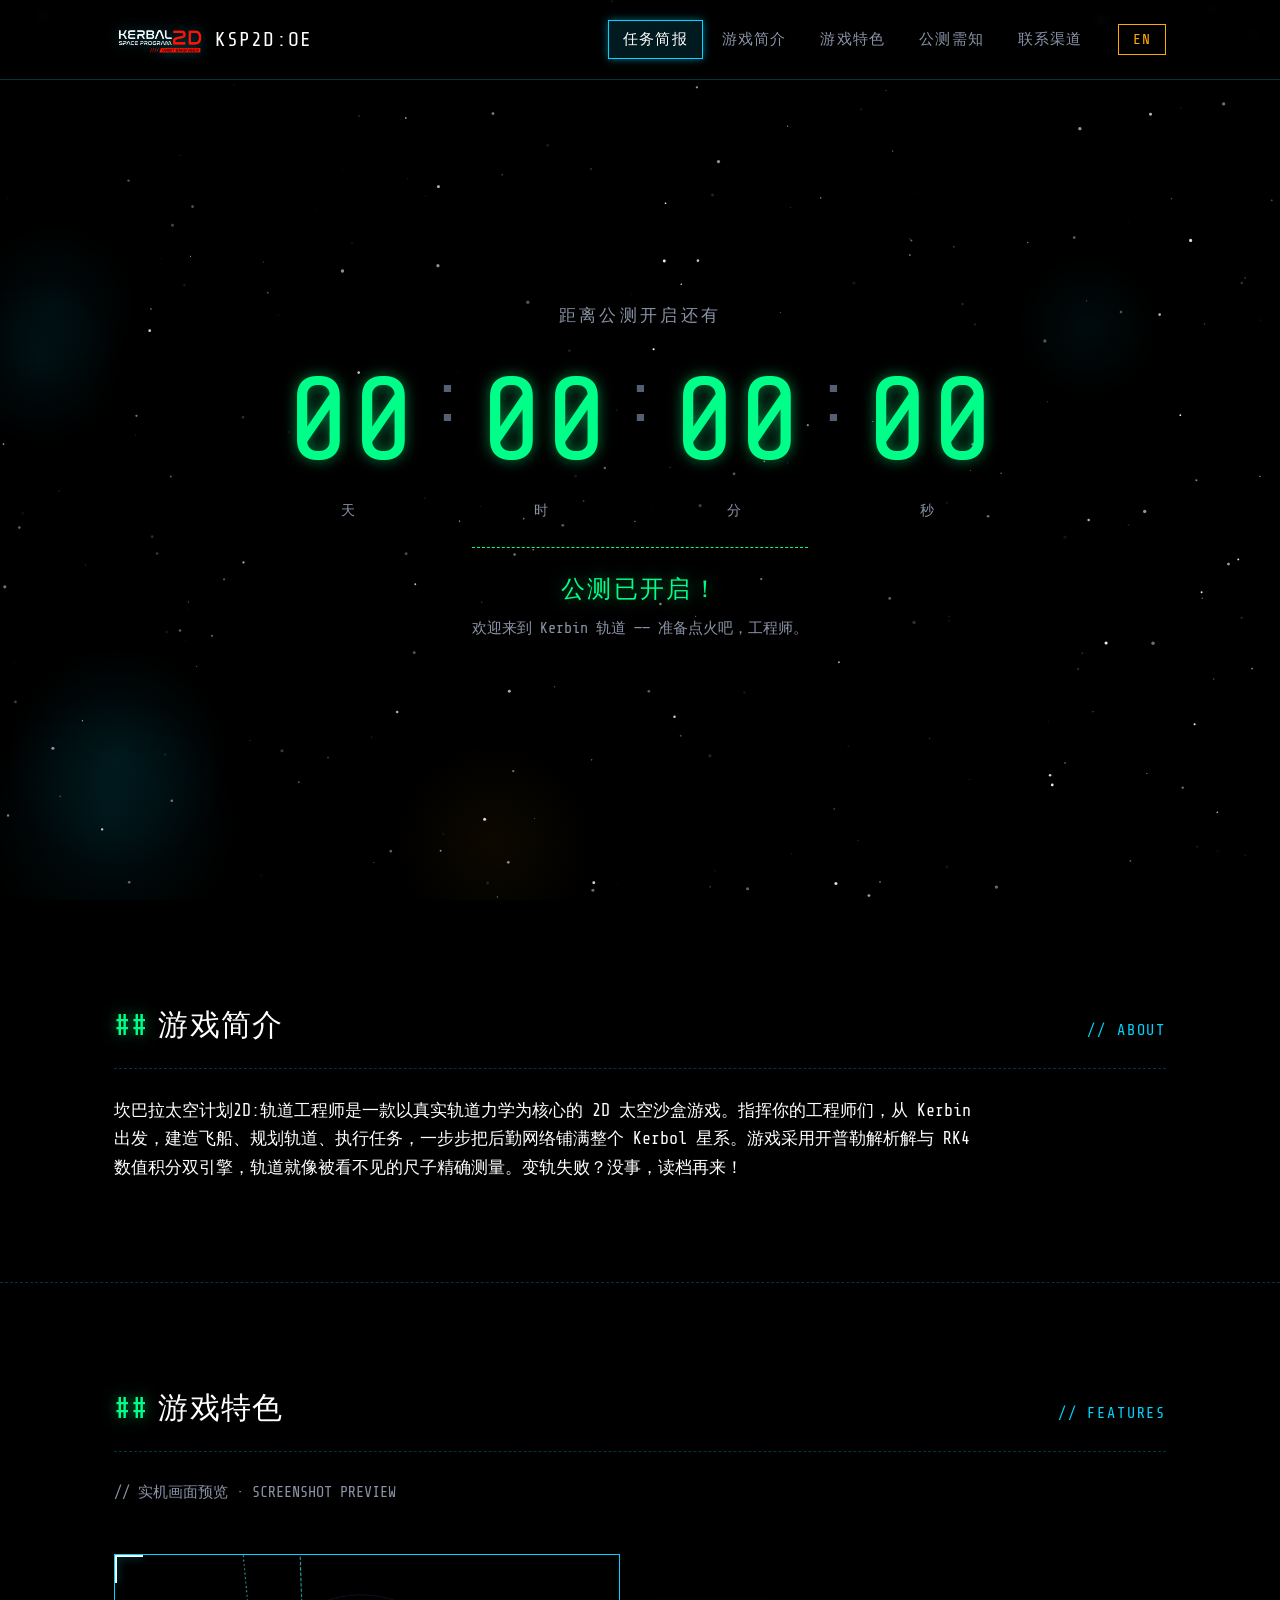
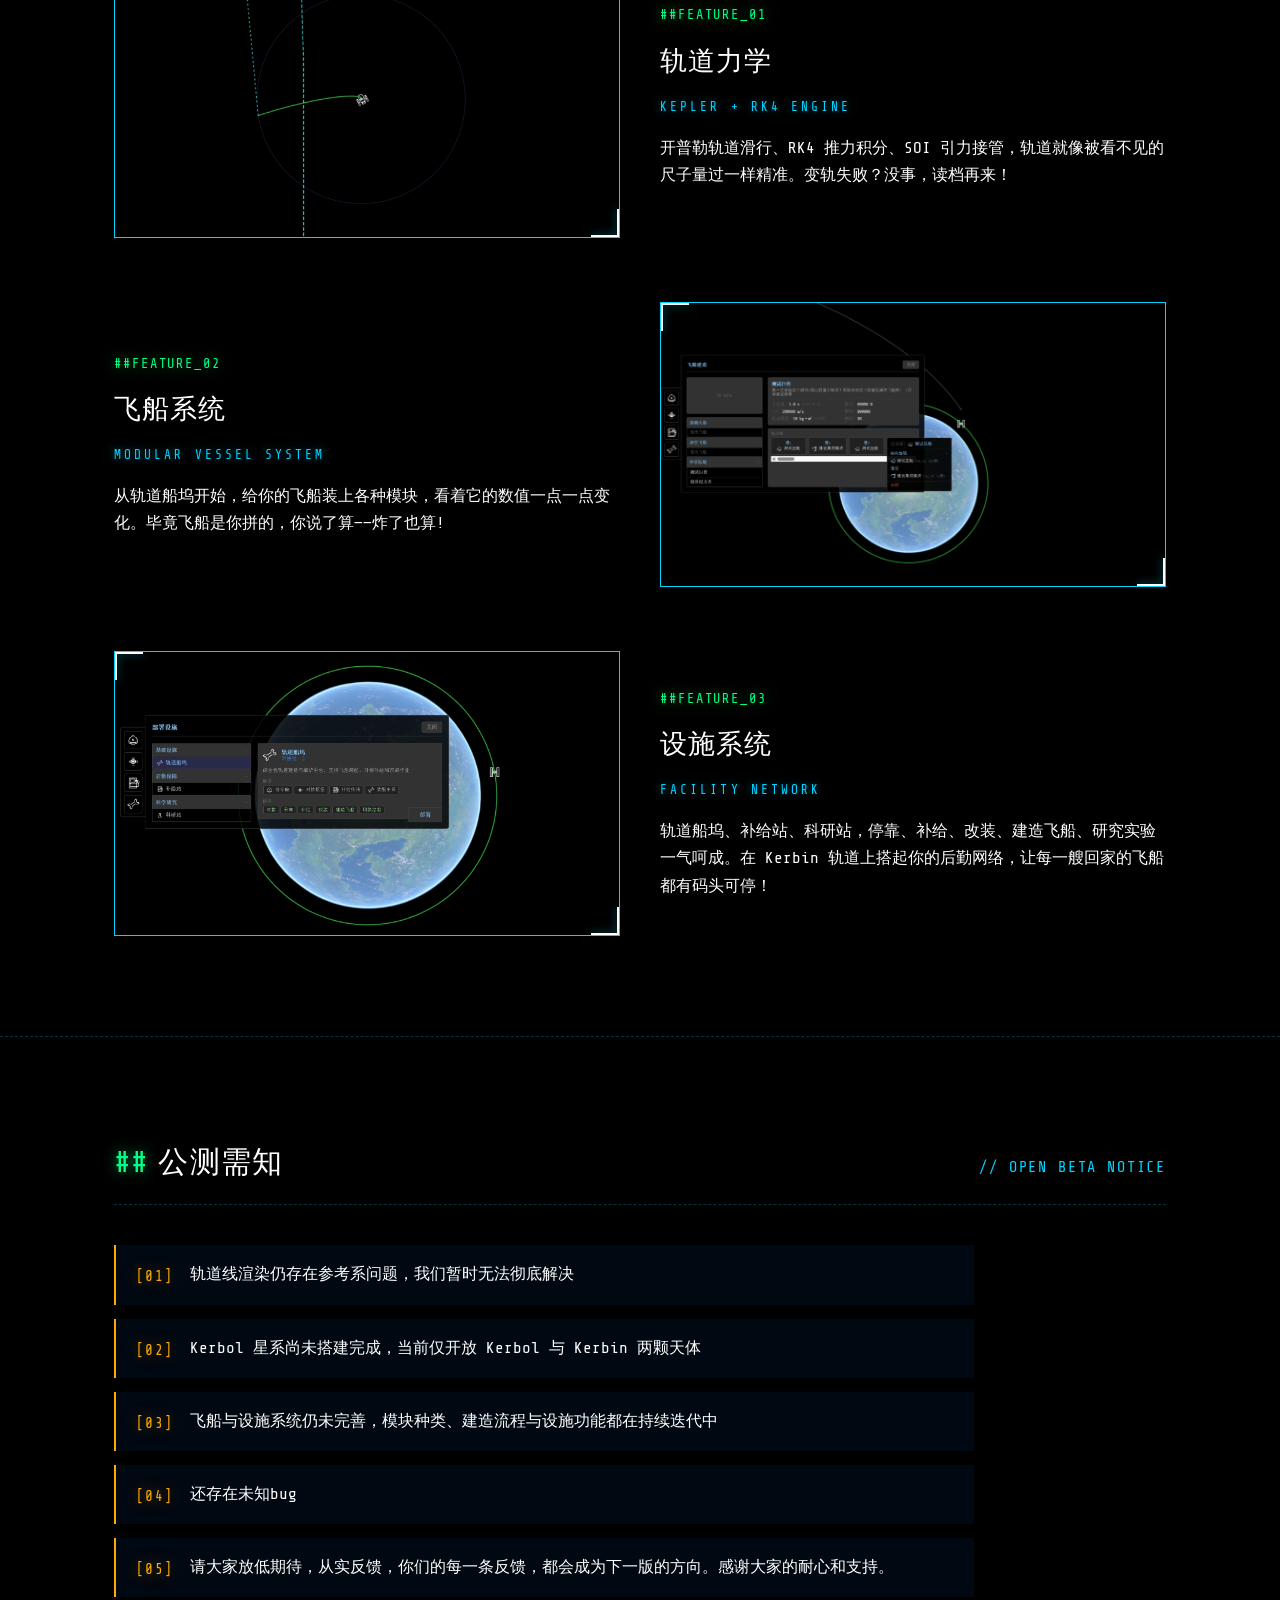
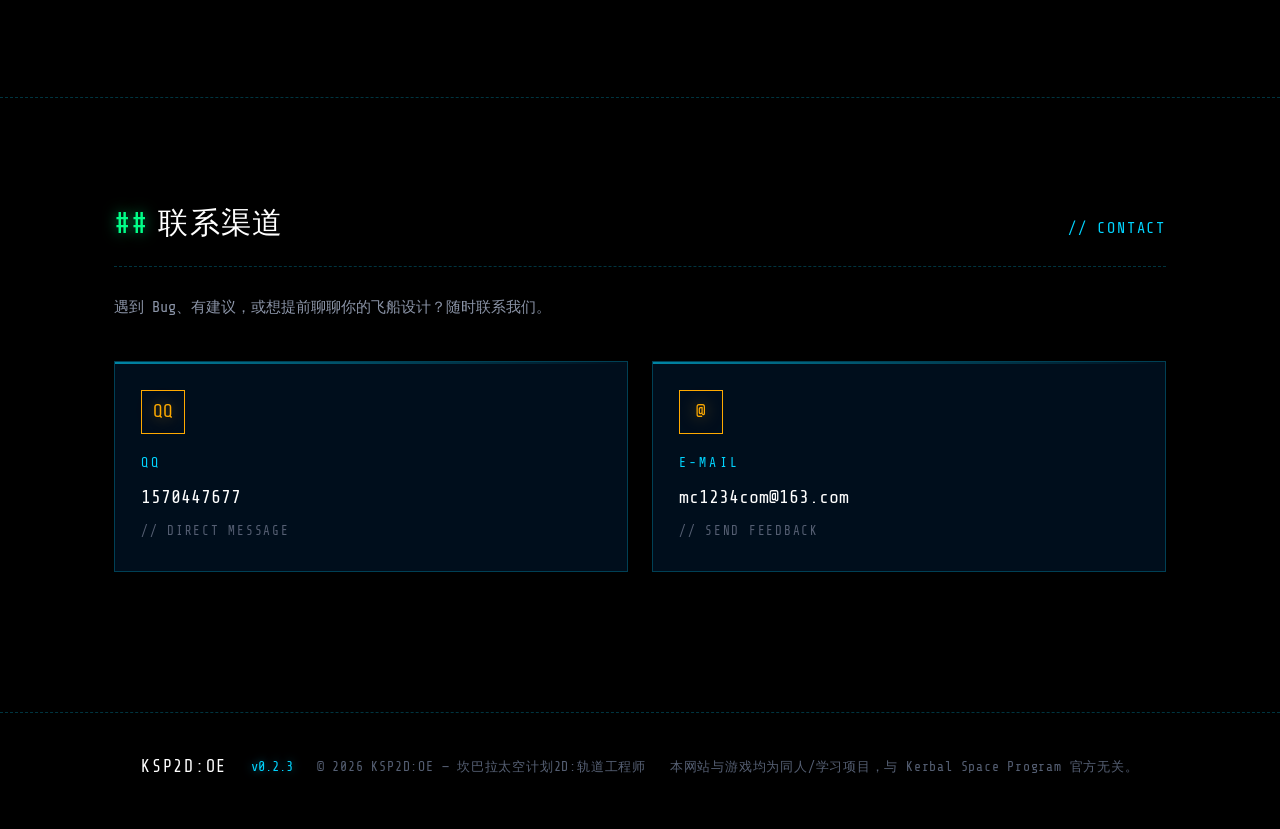
==== index.html @ 554a2870 "chore: 初始化官网项目基础代码 新增了全套官网资源、核心模块与静态资源服务脚本，包含： 1.  站点配置、多语言文案与全局状态管理 2.  事件总线、星空背景、滚动动效等功能模块 3.  响应式" ====
<!DOCTYPE html>
<html lang="zh-CN">
<head>
    <meta charset="UTF-8">
    <meta name="viewport" content="width=device-width, initial-scale=1.0">
    <meta name="description" content="坎巴拉太空计划2D:轨道工程师 —— 2D 轨道力学太空沙盒游戏官网 | Kerbal Space Program 2D: Orbit Engineer official site">
    <meta name="theme-color" content="#000000">
    <title>KSP2D:OE | 坎巴拉太空计划2D:轨道工程师</title>
    <!-- 字体：Share Tech Mono（KSP2 HUD 风格等宽字体） -->
    <link rel="preconnect" href="https://fonts.googleapis.com">
    <link rel="preconnect" href="https://fonts.gstatic.com" crossorigin>
    <link href="https://fonts.googleapis.com/css2?family=Share+Tech+Mono&display=swap" rel="stylesheet">
    <link rel="stylesheet" href="css/main.css">
</head>
<body>

    <!-- 星空背景（Canvas 渲染层，由 src/modules/starfield.js 驱动） -->
    <canvas id="starfield" aria-hidden="true"></canvas>

    <!-- 顶部 HUD 导航栏 -->
    <header class="topbar">
        <div class="topbar-inner">
            <a class="brand" href="#hero">
                <img id="brand-logo" src="assets/images/logo.png" alt="KSP2D:OE logo">
                <span class="brand-name">KSP2D:OE</span>
            </a>
            <nav class="main-nav" aria-label="主导航">
                <ul id="nav-links"></ul>
                <button id="lang-switch" class="lang-switch" type="button" aria-label="切换语言">EN</button>
            </nav>
        </div>
    </header>

    <main>

        <!-- 板块一：公测倒计时 Hero（极简：仅倒计时 + 标签） -->
        <section id="hero" class="section hero">
            <div class="countdown-panel" id="countdown-panel">
                <p class="countdown-label" id="countdown-label">距离公测开启还有</p>
                <div class="countdown-grid">
                    <div class="countdown-unit">
                        <span class="countdown-value" id="cd-days">00</span>
                        <span class="countdown-unit-label" id="cd-days-label">天</span>
                    </div>
                    <span class="countdown-sep">:</span>
                    <div class="countdown-unit">
                        <span class="countdown-value" id="cd-hours">00</span>
                        <span class="countdown-unit-label" id="cd-hours-label">时</span>
                    </div>
                    <span class="countdown-sep">:</span>
                    <div class="countdown-unit">
                        <span class="countdown-value" id="cd-minutes">00</span>
                        <span class="countdown-unit-label" id="cd-minutes-label">分</span>
                    </div>
                    <span class="countdown-sep">:</span>
                    <div class="countdown-unit">
                        <span class="countdown-value" id="cd-seconds">00</span>
                        <span class="countdown-unit-label" id="cd-seconds-label">秒</span>
                    </div>
                </div>
                <!-- 已过公测时间时显示（倒计时归零冻结） -->
                <div class="launched-msg" id="launched-msg" hidden>
                    <p class="launched-title"></p>
                    <p class="launched-sub"></p>
                </div>
            </div>
        </section>

        <!-- 板块二：游戏简介 -->
        <section id="about" class="section about">
            <div class="section-inner reveal">
                <div class="section-head" id="about-head">
                    <h2 class="section-title"><span class="hash">##</span><span class="t">游戏简介</span></h2>
                    <span class="section-tag">// ABOUT</span>
                </div>
                <p class="section-body" id="about-body"></p>
            </div>
        </section>

        <!-- 板块三：游戏特色（实机画面，左右交替） -->
        <section id="features" class="section features">
            <div class="section-inner">
                <div class="section-head reveal" id="features-head">
                    <h2 class="section-title"><span class="hash">##</span><span class="t">游戏特色</span></h2>
                    <span class="section-tag">// FEATURES</span>
                </div>
                <p class="section-intro reveal" id="features-intro"></p>
                <div class="features-list" id="features-list"></div>
            </div>
        </section>

        <!-- 板块四：公测需知 -->
        <section id="notices" class="section notices">
            <div class="section-inner">
                <div class="section-head reveal" id="notices-head">
                    <h2 class="section-title"><span class="hash">##</span><span class="t">公测需知</span></h2>
                    <span class="section-tag">// OPEN BETA NOTICE</span>
                </div>
                <p class="section-intro reveal" id="notices-intro"></p>
                <ul class="notices-list reveal" id="notices-list"></ul>
            </div>
        </section>

        <!-- 板块五：联系渠道 -->
        <section id="contact" class="section contact">
            <div class="section-inner">
                <div class="section-head reveal" id="contact-head">
                    <h2 class="section-title"><span class="hash">##</span><span class="t">联系渠道</span></h2>
                    <span class="section-tag">// CONTACT</span>
                </div>
                <p class="section-intro reveal" id="contact-note"></p>
                <div class="contact-grid" id="contact-grid"></div>
            </div>
        </section>

    </main>

    <!-- 页脚 -->
    <footer class="footer">
        <div class="footer-inner">
            <span class="footer-brand" id="footer-brand">KSP2D:OE</span>
            <span class="footer-version" id="footer-version">v0.2.3</span>
            <span class="footer-copy" id="footer-copy"></span>
            <span class="footer-note" id="footer-note"></span>
        </div>
    </footer>

    <noscript>
        <p class="noscript-warn">本页面需要启用 JavaScript 才能完整展示内容。</p>
    </noscript>

    <script type="module" src="src/main.js"></script>
</body>
</html>
---- css/main.css ----
/* ==========================================================================
   KSP2D:OE 官网主样式
   视觉基准：KSP2 HUD 风格 —— 纯黑深空背景 + 荧光青蓝线框 + 工程橙黄数据
   架构原则：CSS 变量驱动（换肤只改 :root），与游戏模块化/数据驱动一致
   ========================================================================== */

:root {
    /* —— 色板（取自 KSP2 UI 分析） —— */
    --bg-space: #000000;                      /* 深空纯黑 */
    --bg-panel: rgba(0, 20, 40, 0.72);        /* 半透明 HUD 面板底 */
    --bg-panel-soft: rgba(0, 20, 40, 0.45);   /* 更透的面板底 */
    --line-hud: #00d4ff;                      /* 主 HUD 线框（青） */
    --line-dim: rgba(0, 212, 255, 0.25);      /* 次级线框 */
    --green-ok: #00ff88;                      /* 状态正常（绿） */
    --red-warn: #ff3333;                      /* 警告（红） */
    --orange-data: #ffaa00;                   /* 重要数据/倒计时（工程橙黄） */
    --text-main: #ffffff;                     /* 主文字 */
    --text-dim: #8a93a6;                      /* 次要文字 */
    --text-weak: #555f73;                     /* 弱化文字 */

    /* —— 字体 —— */
    --font-mono: 'Share Tech Mono', 'PingFang SC', 'Microsoft YaHei',
        ui-monospace, SFMono-Regular, Menlo, Consolas, monospace;

    /* —— 发光 —— */
    --glow-cyan: 0 0 8px rgba(0, 212, 255, 0.5);
    --glow-orange: 0 0 16px rgba(255, 170, 0, 0.5);
    --glow-green: 0 0 14px rgba(0, 255, 136, 0.5);

    /* —— 布局 —— */
    --topbar-h: 80px;
    --content-max: 1100px;
    --gutter: 24px;
}

/* —— 基础 —— */
* {
    margin: 0;
    padding: 0;
    box-sizing: border-box;
}

html {
    scroll-behavior: smooth;
}

body {
    background-color: var(--bg-space);
    color: var(--text-main);
    font-family: var(--font-mono);
    font-size: 16px;
    line-height: 1.7;
    overflow-x: hidden;
    -webkit-font-smoothing: antialiased;
}

a {
    color: var(--line-hud);
    text-decoration: none;
    transition: color 0.25s ease;
}

a:hover {
    color: var(--text-main);
}

::selection {
    background: var(--line-hud);
    color: #000000;
}

/* —— 星空背景（Canvas 渲染层） —— */
#starfield {
    position: fixed;
    inset: 0;
    width: 100%;
    height: 100%;
    z-index: 0;
    pointer-events: none;
}

main,
.footer {
    position: relative;
    z-index: 1;
}

/* —— 顶部 HUD 导航栏 —— */
.topbar {
    position: fixed;
    top: 0;
    left: 0;
    right: 0;
    height: var(--topbar-h);
    z-index: 100;
    background: rgba(0, 0, 0, 0.72);
    border-bottom: 1px solid var(--line-dim);
    backdrop-filter: blur(4px);
}

.topbar-inner {
    max-width: var(--content-max);
    height: 100%;
    margin: 0 auto;
    padding: 0 var(--gutter);
    display: flex;
    align-items: center;
    justify-content: space-between;
    gap: 16px;
}

.brand {
    display: flex;
    align-items: center;
    gap: 10px;
    color: var(--text-main);
    font-size: 1.25rem;
    letter-spacing: 0.06em;
}

.brand img {
    height: 68px;
    width: auto;
    filter: drop-shadow(0 0 6px rgba(0, 212, 255, 0.35));
}

.brand img.img-missing {
    display: none;
}

.brand:hover {
    color: var(--text-main);
}

.main-nav {
    display: flex;
    align-items: center;
    gap: 20px;
}

.main-nav ul {
    list-style: none;
    display: flex;
    align-items: center;
    gap: 4px;
}

.main-nav a {
    display: block;
    padding: 6px 14px;
    color: var(--text-dim);
    font-size: 0.92rem;
    letter-spacing: 0.08em;
    border: 1px solid transparent;
}

.main-nav a:hover {
    color: var(--text-main);
    border-color: var(--line-dim);
}

.main-nav a.active {
    color: var(--text-main);
    background: rgba(0, 212, 255, 0.12);
    border-color: var(--line-hud);
    box-shadow: var(--glow-cyan);
}

.lang-switch {
    padding: 6px 14px;
    background: transparent;
    color: var(--orange-data);
    font-family: var(--font-mono);
    font-size: 0.92rem;
    letter-spacing: 0.08em;
    border: 1px solid var(--orange-data);
    cursor: pointer;
    transition: all 0.25s ease;
}

.lang-switch:hover {
    background: var(--orange-data);
    color: #000000;
    box-shadow: var(--glow-orange);
}

/* —— 通用板块 —— */
.section {
    padding: 100px 0;
}

.section-inner {
    max-width: var(--content-max);
    margin: 0 auto;
    padding: 0 var(--gutter);
}

.section-head {
    display: flex;
    align-items: baseline;
    justify-content: space-between;
    gap: 16px;
    margin-bottom: 28px;
    border-bottom: 1px dashed var(--line-dim);
    padding-bottom: 16px;
}

.section-title {
    font-size: 1.9rem;
    font-weight: 400;
    letter-spacing: 0.04em;
}

.section-title .hash {
    color: var(--green-ok);
    margin-right: 10px;
    text-shadow: var(--glow-green);
}

.section-tag {
    color: var(--line-hud);
    font-size: 0.95rem;
    letter-spacing: 0.12em;
}

.section-intro {
    color: var(--text-dim);
    font-size: 0.95rem;
    margin-bottom: 40px;
}

.section-body {
    font-size: 1.05rem;
    color: var(--text-main);
    max-width: 860px;
}

/* —— 板块一：Hero 倒计时（极简：仅数字与标签，无边框） —— */
.hero {
    min-height: 100vh;
    display: flex;
    align-items: center;
    justify-content: center;
    padding: calc(var(--topbar-h) + 24px) var(--gutter) 60px;
}

/* 倒计时面板：无边框、无背景，直接悬浮于星空之上 */
.countdown-panel {
    display: flex;
    flex-direction: column;
    align-items: center;
    width: 100%;
    max-width: 960px;
    margin: 0 auto;
    text-align: center;
}

.countdown-label {
    color: var(--text-dim);
    font-size: 1.05rem;
    letter-spacing: 0.2em;
    margin-bottom: 26px;
}

.countdown-grid {
    display: flex;
    align-items: flex-start;
    justify-content: center;
    flex-wrap: wrap; /* 兜底：极端窄屏时允许换行 */
    gap: 12px;
}

.countdown-unit {
    display: flex;
    flex-direction: column;
    align-items: center;
    min-width: 96px;
}

.countdown-value {
    font-size: clamp(3.5rem, 13vw, 7.5rem);
    line-height: 1.1;
    color: var(--orange-data);
    text-shadow: var(--glow-orange);
    font-variant-numeric: tabular-nums;
}

.countdown-unit-label {
    margin-top: 10px;
    color: var(--text-dim);
    font-size: 0.9rem;
    letter-spacing: 0.3em;
}

.countdown-sep {
    font-size: clamp(2.4rem, 7vw, 4.5rem);
    line-height: 1.1;
    color: var(--line-dim);
    transform: translateY(2px);
}

/* 公测已开启状态：数字转绿 */
.countdown-panel.is-launched .countdown-value {
    color: var(--green-ok);
    text-shadow: var(--glow-green);
}

.countdown-panel.is-launched .countdown-sep {
    color: var(--text-weak);
}

.launched-msg {
    margin-top: 24px;
    border-top: 1px dashed var(--green-ok);
    padding-top: 22px;
}

.launched-title {
    color: var(--green-ok);
    font-size: 1.5rem;
    letter-spacing: 0.1em;
    text-shadow: var(--glow-green);
}

.launched-sub {
    color: var(--text-dim);
    font-size: 0.95rem;
    margin-top: 6px;
}

/* —— 板块三：游戏特色（左右交替） —— */
.features {
    border-top: 1px dashed var(--line-dim);
}

.features-list {
    display: flex;
    flex-direction: column;
    gap: 56px;
}

.feature-row {
    display: grid;
    grid-template-columns: 1fr 1fr;
    gap: 40px;
    align-items: center;
    padding-top: 8px;
}

/* 左右交替：由数据 imageSide 控制 class */
.feature-row.row-media-right .feature-media {
    order: 2;
}

/* 实机画面容器（L 形扫描框） */
.feature-media {
    position: relative;
    aspect-ratio: 16 / 9;
    border: 1px solid var(--line-hud);
    background: var(--bg-panel);
    overflow: hidden;
}

.feature-media::before,
.feature-media::after {
    content: '';
    position: absolute;
    z-index: 3;
    width: 26px;
    height: 26px;
    border-color: var(--line-hud);
    filter: drop-shadow(0 0 4px rgba(0, 212, 255, 0.6));
    pointer-events: none;
}

.feature-media::before {
    top: 0;
    left: 0;
    border-top: 2px solid;
    border-left: 2px solid;
}

.feature-media::after {
    bottom: 0;
    right: 0;
    border-bottom: 2px solid;
    border-right: 2px solid;
}

.feature-img {
    position: absolute;
    inset: 0;
    width: 100%;
    height: 100%;
    object-fit: cover;
    z-index: 1;
}

.feature-img.img-missing {
    display: none;
}

/* 特色文字区 */
.feature-copy {
    display: flex;
    flex-direction: column;
    gap: 12px;
}

.feature-index {
    color: var(--green-ok);
    font-size: 0.85rem;
    letter-spacing: 0.14em;
    text-shadow: var(--glow-green);
}

.feature-title {
    font-size: 1.7rem;
    font-weight: 400;
    letter-spacing: 0.04em;
    color: var(--text-main);
}

.feature-sub {
    color: var(--line-hud);
    font-size: 0.8rem;
    letter-spacing: 0.24em;
    text-shadow: var(--glow-cyan);
}

.feature-desc {
    color: var(--text-main);
    font-size: 1rem;
    margin-top: 4px;
}

/* —— 板块四：公测需知 —— */
.notices {
    border-top: 1px dashed var(--line-dim);
}

.notices-list {
    list-style: none;
    display: flex;
    flex-direction: column;
    gap: 14px;
    max-width: 860px;
}

.notices-list li {
    display: flex;
    align-items: flex-start;
    gap: 16px;
    padding: 16px 20px;
    background: var(--bg-panel-soft);
    border-left: 2px solid var(--orange-data);
}

.notice-index {
    flex: none;
    color: var(--orange-data);
    font-size: 0.9rem;
    letter-spacing: 0.1em;
    text-shadow: var(--glow-orange);
    transform: translateY(3px);
}

.notice-text {
    color: var(--text-main);
    font-size: 1rem;
}

/* —— 板块五：联系渠道 —— */
.contact {
    border-top: 1px dashed var(--line-dim);
}

.contact-grid {
    display: grid;
    grid-template-columns: repeat(auto-fit, minmax(280px, 1fr));
    gap: 24px;
}

.contact-card {
    position: relative;
    display: flex;
    flex-direction: column;
    gap: 8px;
    padding: 28px 26px;
    background: var(--bg-panel);
    border: 1px solid var(--line-dim);
    color: var(--text-main);
    transition: border-color 0.3s ease, box-shadow 0.3s ease, transform 0.3s ease;
}

.contact-card::before {
    content: '';
    position: absolute;
    top: 0;
    left: 0;
    right: 0;
    height: 2px;
    background: linear-gradient(90deg, var(--line-hud), transparent);
    opacity: 0.6;
}

.contact-card:hover {
    border-color: var(--orange-data);
    box-shadow: var(--glow-orange);
    color: var(--text-main);
    transform: translateY(-4px);
}

.contact-badge {
    width: 44px;
    height: 44px;
    display: flex;
    align-items: center;
    justify-content: center;
    font-size: 1.1rem;
    color: var(--orange-data);
    border: 1px solid var(--orange-data);
    text-shadow: var(--glow-orange);
}

.contact-label {
    margin-top: 10px;
    color: var(--line-hud);
    font-size: 0.82rem;
    letter-spacing: 0.24em;
}

.contact-value {
    font-size: 1.15rem;
    color: var(--text-main);
    word-break: break-all;
}

.contact-hint {
    color: var(--text-weak);
    font-size: 0.78rem;
    letter-spacing: 0.14em;
}

/* —— 页脚 —— */
.footer {
    border-top: 1px dashed var(--line-dim);
    padding: 40px 0 48px;
    margin-top: 40px;
}

.footer-inner {
    max-width: var(--content-max);
    margin: 0 auto;
    padding: 0 var(--gutter);
    display: flex;
    flex-wrap: wrap;
    align-items: center;
    justify-content: center;
    gap: 8px 24px;
    text-align: center;
}

.footer-brand {
    color: var(--text-main);
    font-size: 1.05rem;
    letter-spacing: 0.1em;
}

.footer-version {
    color: var(--line-hud);
    font-size: 0.85rem;
    text-shadow: var(--glow-cyan);
}

.footer-copy,
.footer-note {
    color: var(--text-weak);
    font-size: 0.82rem;
    letter-spacing: 0.06em;
}

/* —— 滚动渐入动效 —— */
.reveal {
    opacity: 0;
    transform: translateY(28px);
    transition: opacity 0.7s ease, transform 0.7s ease;
}

.reveal.in {
    opacity: 1;
    transform: none;
}

/* —— 无 JS 提示 —— */
.noscript-warn {
    position: fixed;
    bottom: 0;
    left: 0;
    right: 0;
    z-index: 999;
    padding: 12px;
    text-align: center;
    background: var(--red-warn);
    color: #000000;
    font-size: 0.9rem;
}

/* —— 响应式 —— */
@media (max-width: 900px) {
    .feature-row {
        grid-template-columns: 1fr;
        gap: 24px;
    }

    .feature-row.row-media-right .feature-media {
        order: 0;
    }
}

@media (max-width: 640px) {
    .section {
        padding: 72px 0;
    }

    .topbar-inner {
        flex-wrap: wrap;
        height: auto;
        padding: 10px var(--gutter);
    }

    .topbar {
        height: auto;
    }

    .main-nav {
        order: 3;
        width: 100%;
        justify-content: space-between;
    }

    .main-nav ul {
        flex-wrap: wrap;
    }

    .main-nav a {
        padding: 5px 10px;
        font-size: 0.84rem;
    }

    .countdown-unit {
        min-width: 64px;
    }

    .countdown-value {
        font-size: clamp(2.6rem, 12vw, 4rem);
    }

    .countdown-sep {
        font-size: clamp(1.4rem, 6vw, 2.4rem);
    }

    .section-head {
        flex-direction: column;
        gap: 6px;
    }
}
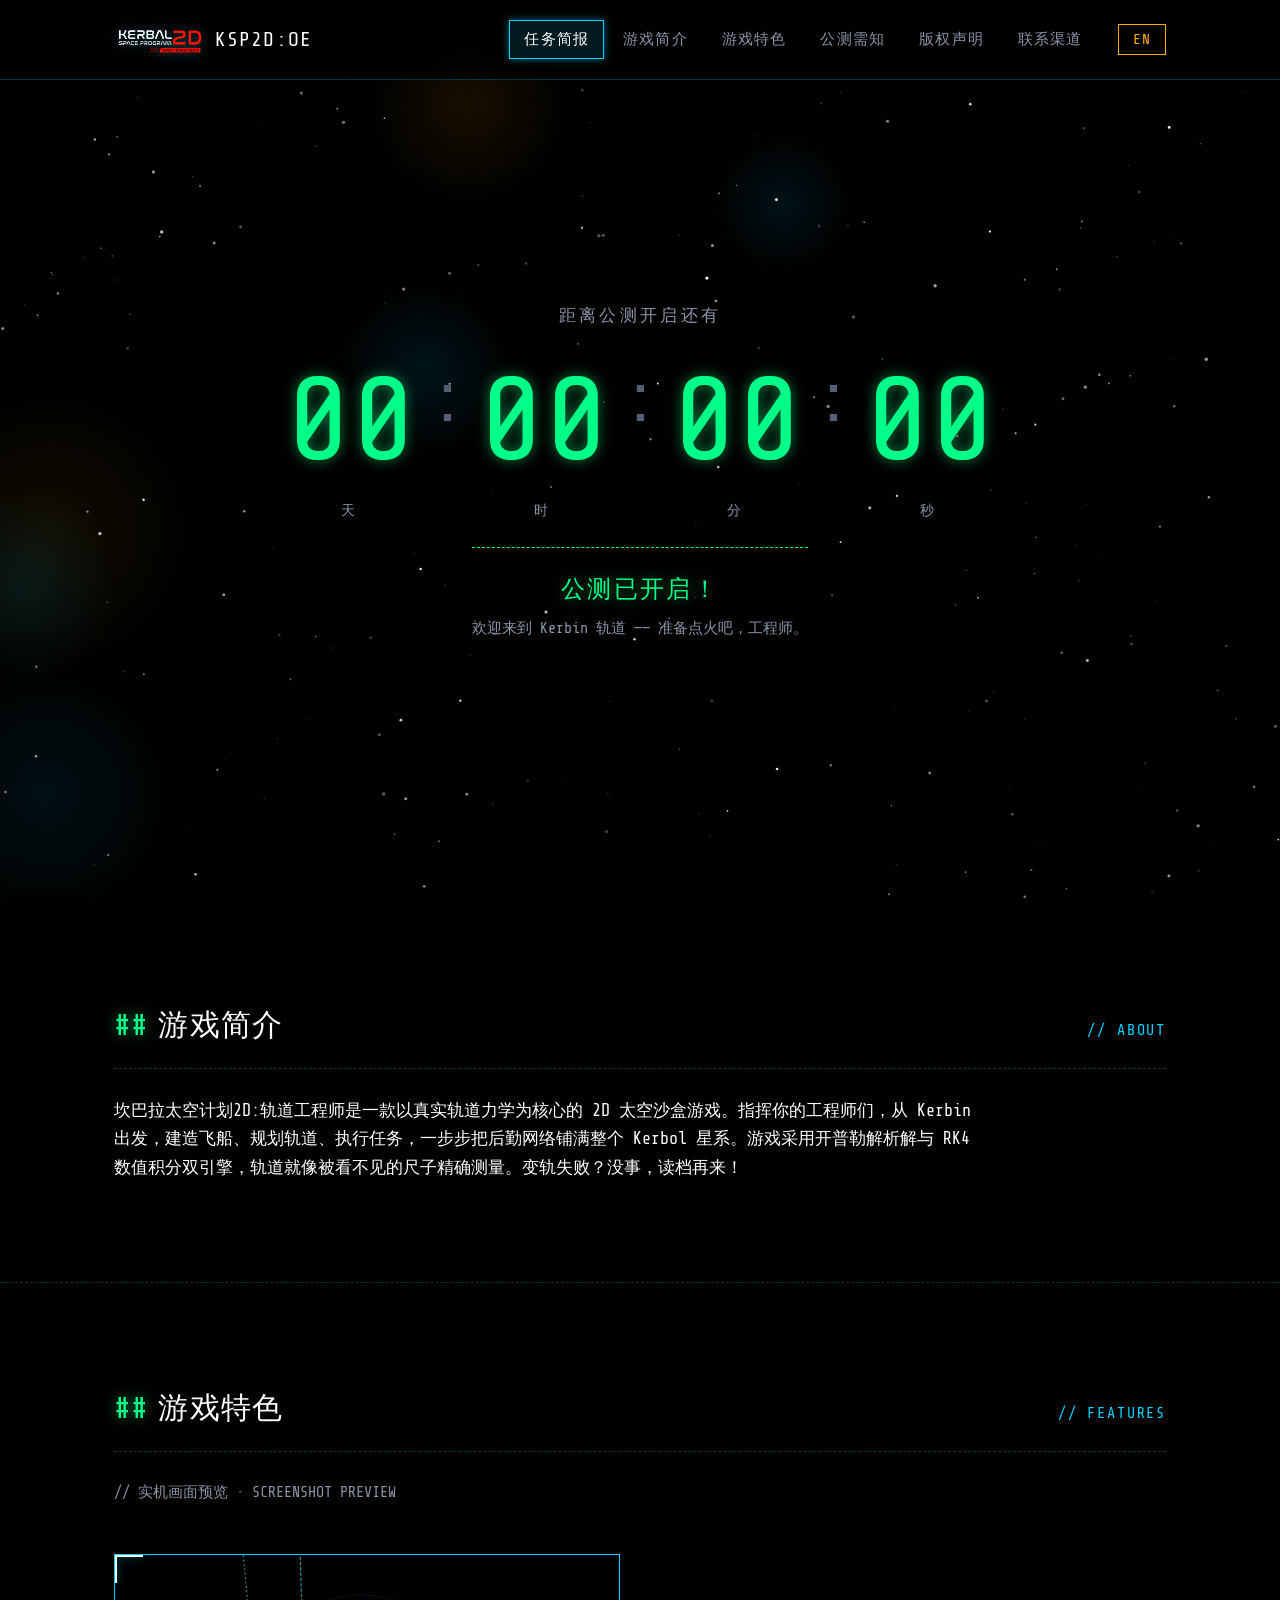
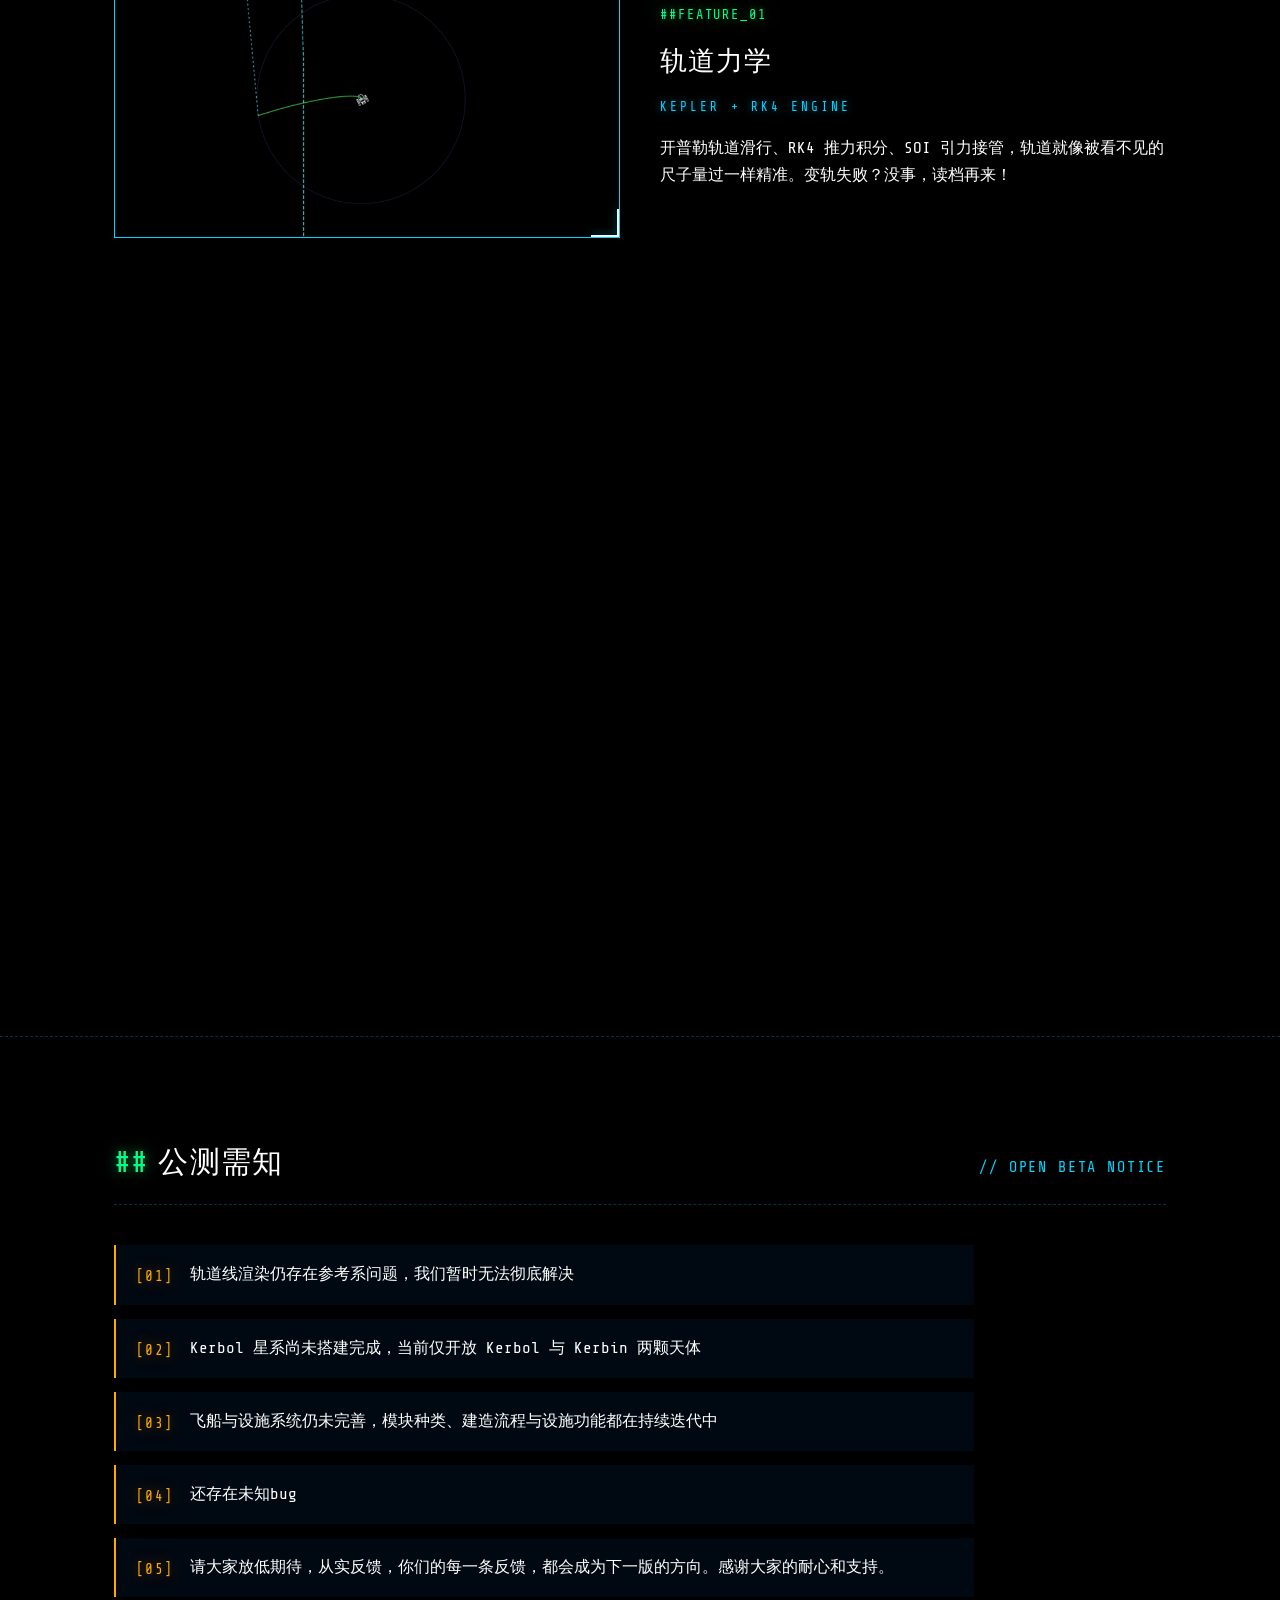
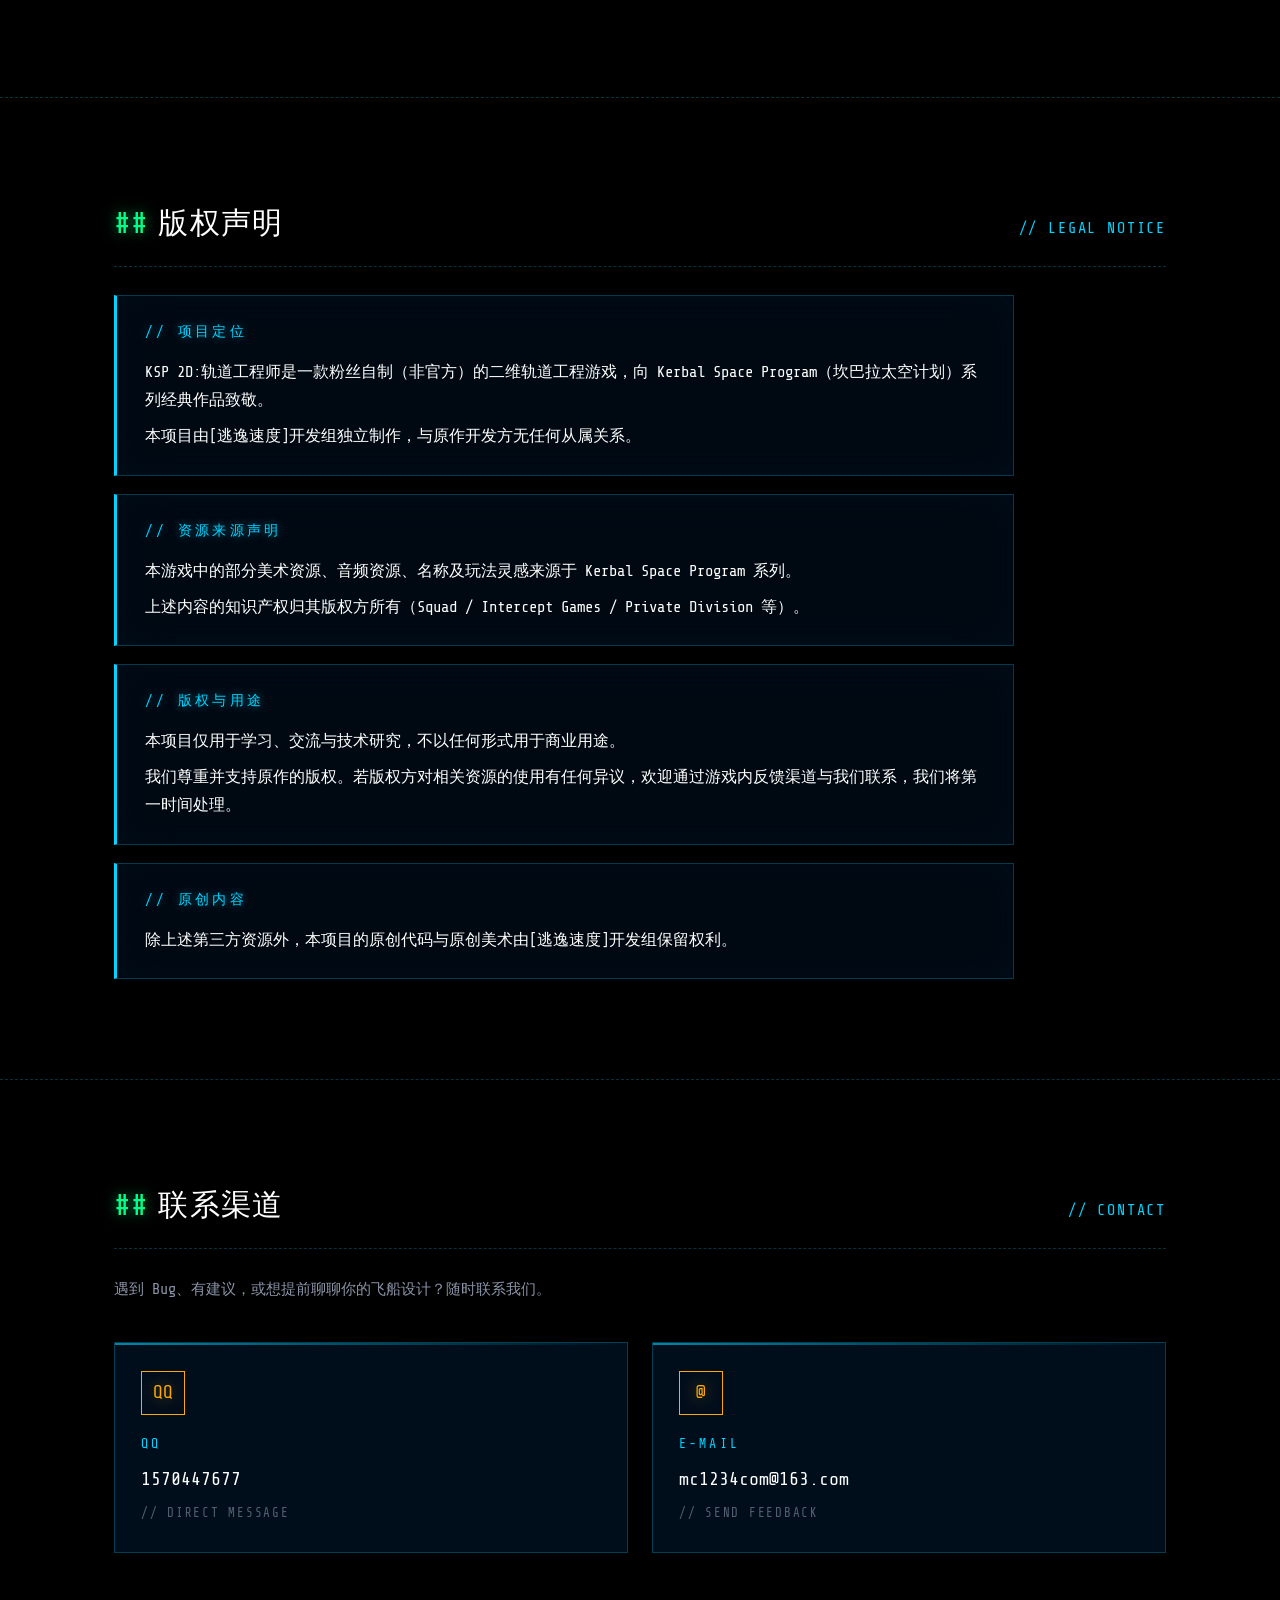
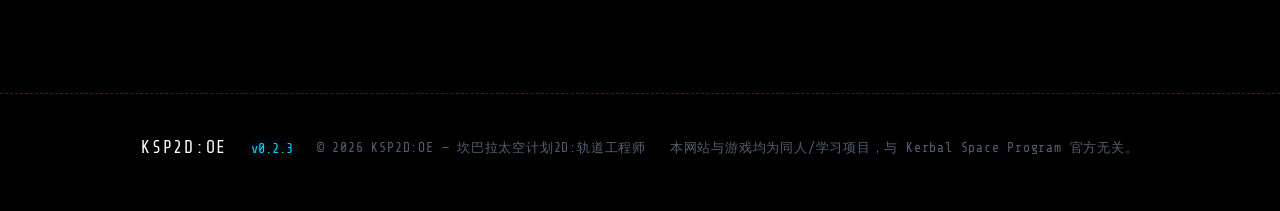
==== commit df2f0a83: "feat: add copyright notice section 调整页面板块顺序，新增版权声明板块，补充多语言版权声明配置与对应样式，将原联系渠道改为第六板块" ====
--- a/index.html
+++ b/index.html
@@ -101,7 +101,18 @@
             </div>
         </section>
 
-        <!-- 板块五：联系渠道 -->
+        <!-- 板块五：版权声明 -->
+        <section id="legal" class="section legal">
+            <div class="section-inner">
+                <div class="section-head reveal" id="legal-head">
+                    <h2 class="section-title"><span class="hash">##</span><span class="t">版权声明</span></h2>
+                    <span class="section-tag">// LEGAL NOTICE</span>
+                </div>
+                <div class="legal-blocks" id="legal-blocks"></div>
+            </div>
+        </section>
+
+        <!-- 板块六：联系渠道 -->
         <section id="contact" class="section contact">
             <div class="section-inner">
                 <div class="section-head reveal" id="contact-head">
--- a/css/main.css
+++ b/css/main.css
@@ -470,7 +470,57 @@
     font-size: 1rem;
 }
 
-/* —— 板块五：联系渠道 —— */
+/* —— 板块五：版权声明（终端注释块风格） —— */
+.legal {
+    border-top: 1px dashed var(--line-dim);
+}
+
+.legal-blocks {
+    display: flex;
+    flex-direction: column;
+    gap: 18px;
+    max-width: 900px;
+}
+
+/* 单个声明块：半透明面板 + 左侧青色强调条，呼应终端注释 */
+.legal-block {
+    display: flex;
+    flex-direction: column;
+    gap: 14px;
+    padding: 24px 28px;
+    background: var(--bg-panel-soft);
+    border: 1px solid var(--line-dim);
+    border-left: 3px solid var(--line-hud);
+    box-shadow: inset 0 0 40px rgba(0, 20, 40, 0.35);
+    transition: border-color 0.3s ease, box-shadow 0.3s ease;
+}
+
+.legal-block:hover {
+    border-color: var(--line-hud);
+    box-shadow: inset 0 0 40px rgba(0, 20, 40, 0.35), var(--glow-cyan);
+}
+
+/* 注释标签：// 开头，青色发光 */
+.legal-label {
+    color: var(--line-hud);
+    font-size: 0.88rem;
+    letter-spacing: 0.22em;
+    text-shadow: var(--glow-cyan);
+}
+
+.legal-lines {
+    display: flex;
+    flex-direction: column;
+    gap: 8px;
+}
+
+.legal-line {
+    color: var(--text-main);
+    font-size: 0.98rem;
+    line-height: 1.8;
+}
+
+/* —— 板块六：联系渠道 —— */
 .contact {
     border-top: 1px dashed var(--line-dim);
 }
@@ -623,6 +673,10 @@
         padding: 72px 0;
     }
 
+    .legal-block {
+        padding: 18px 18px;
+    }
+
     .topbar-inner {
         flex-wrap: wrap;
         height: auto;
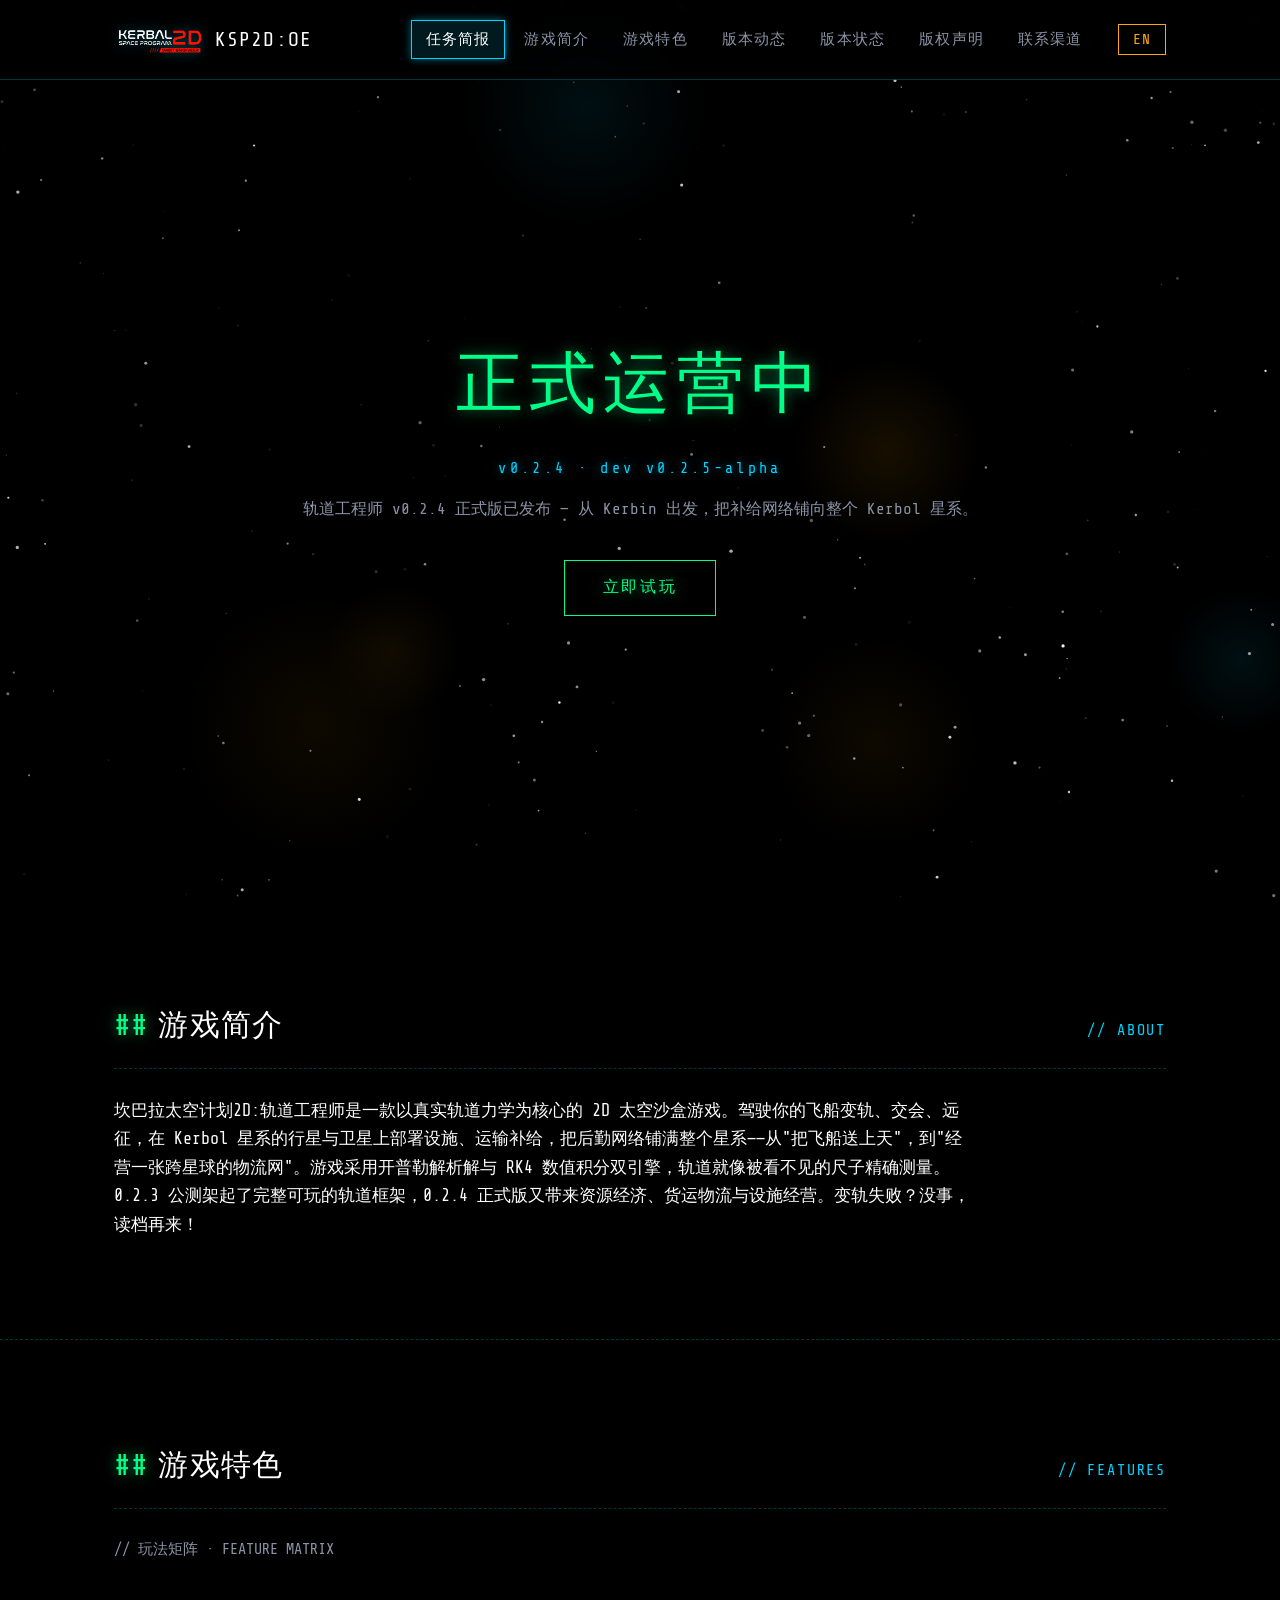
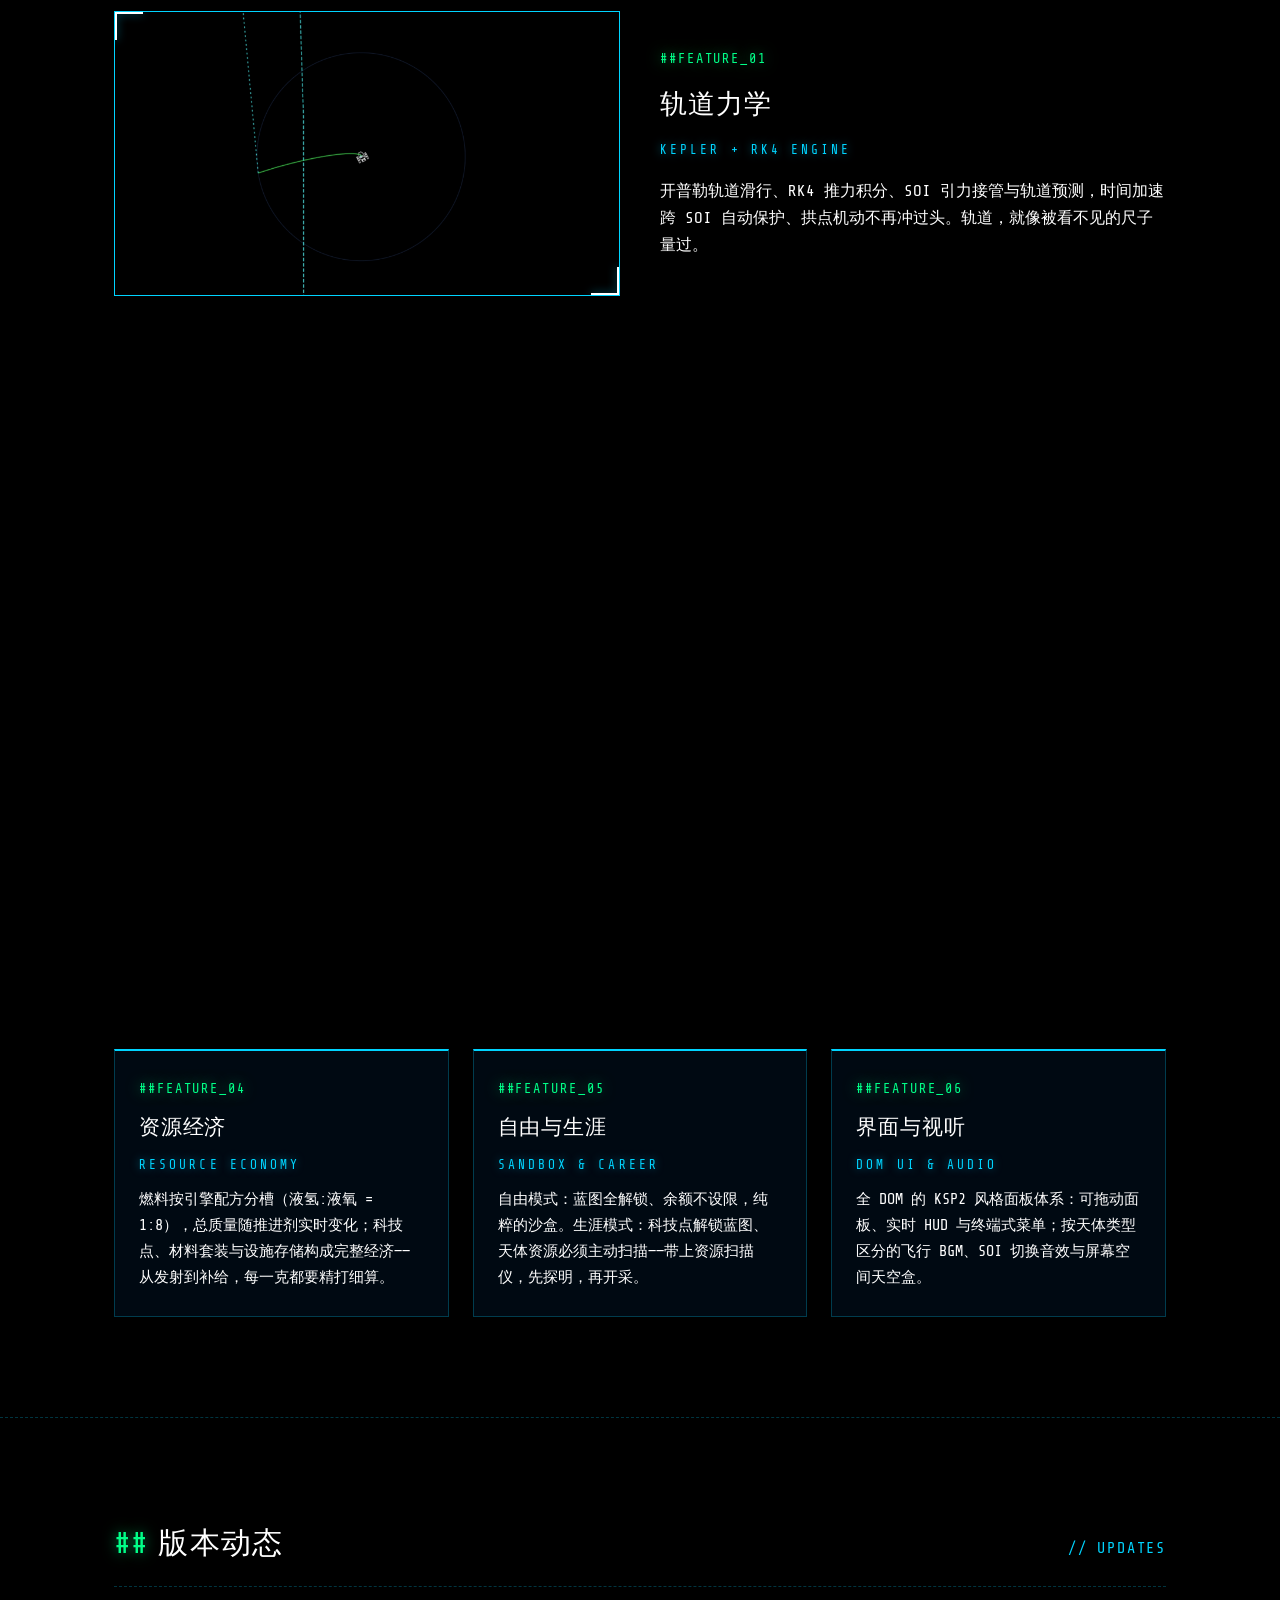
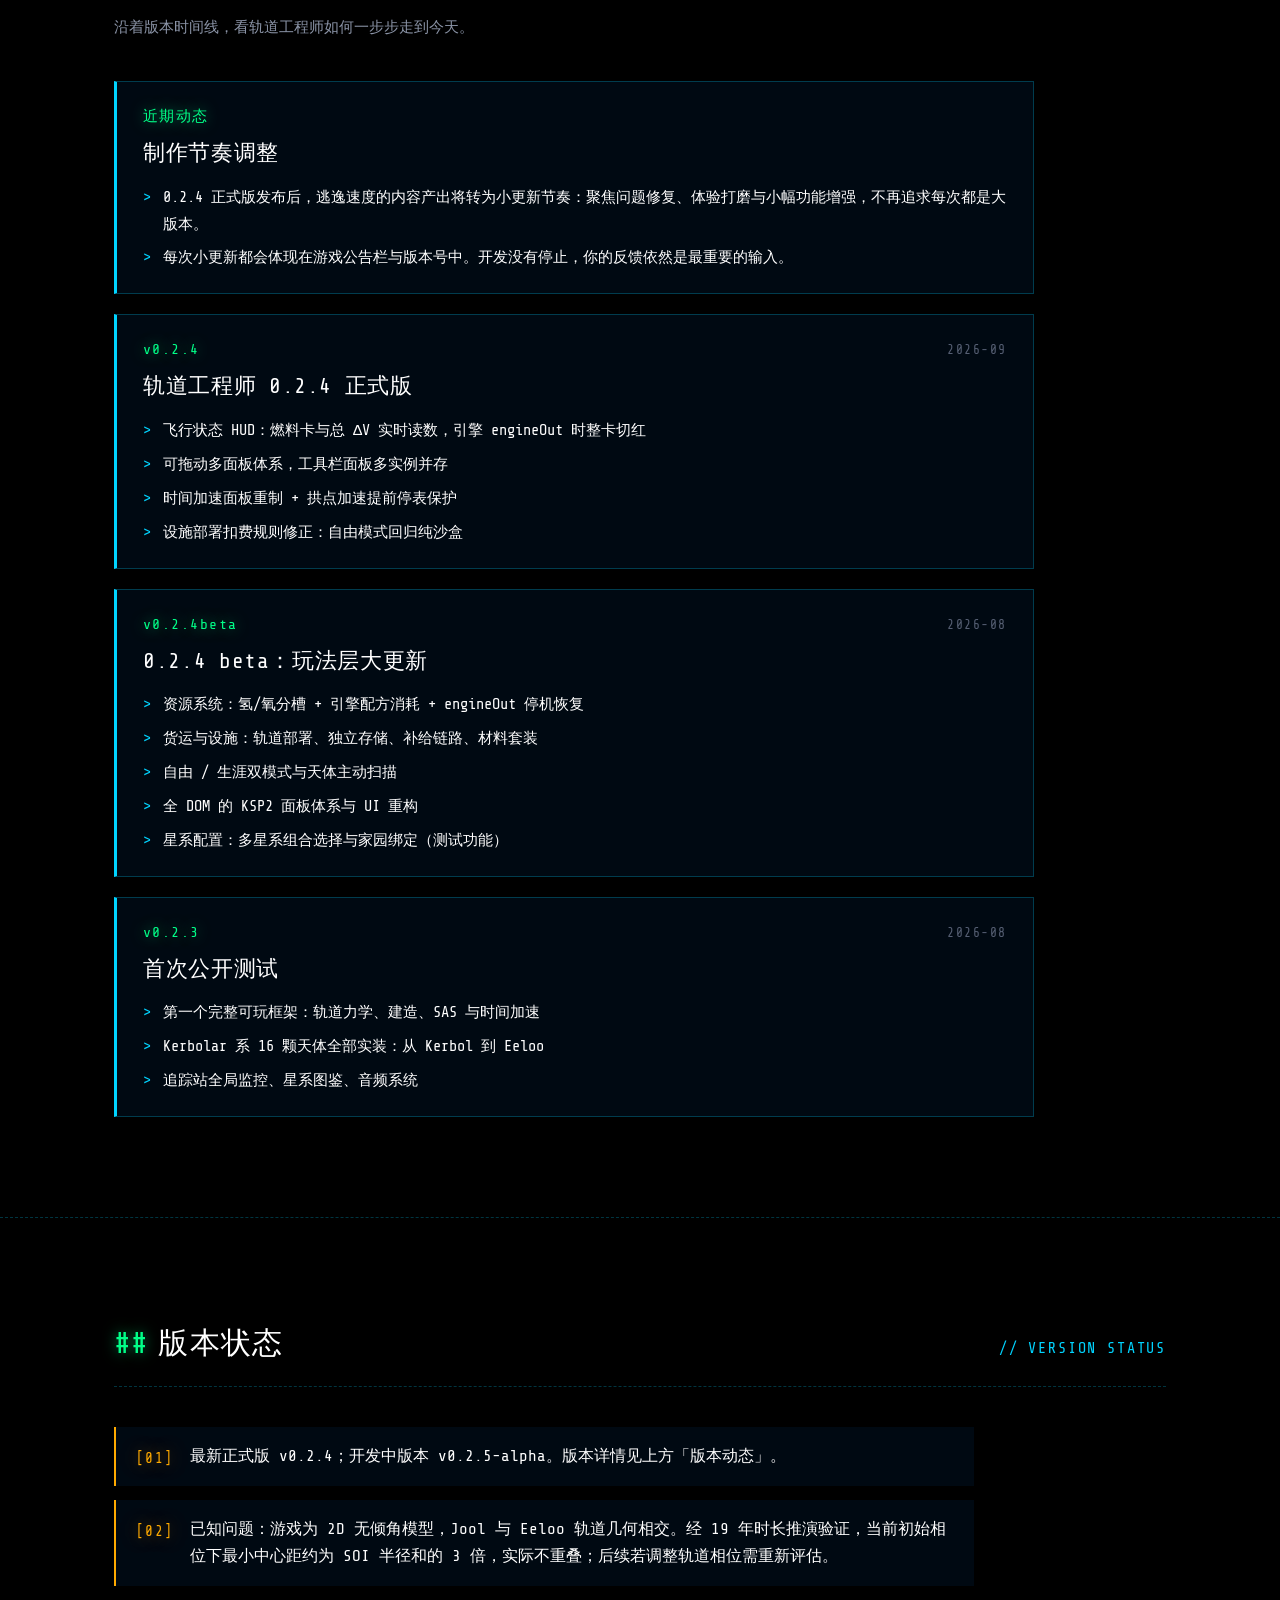
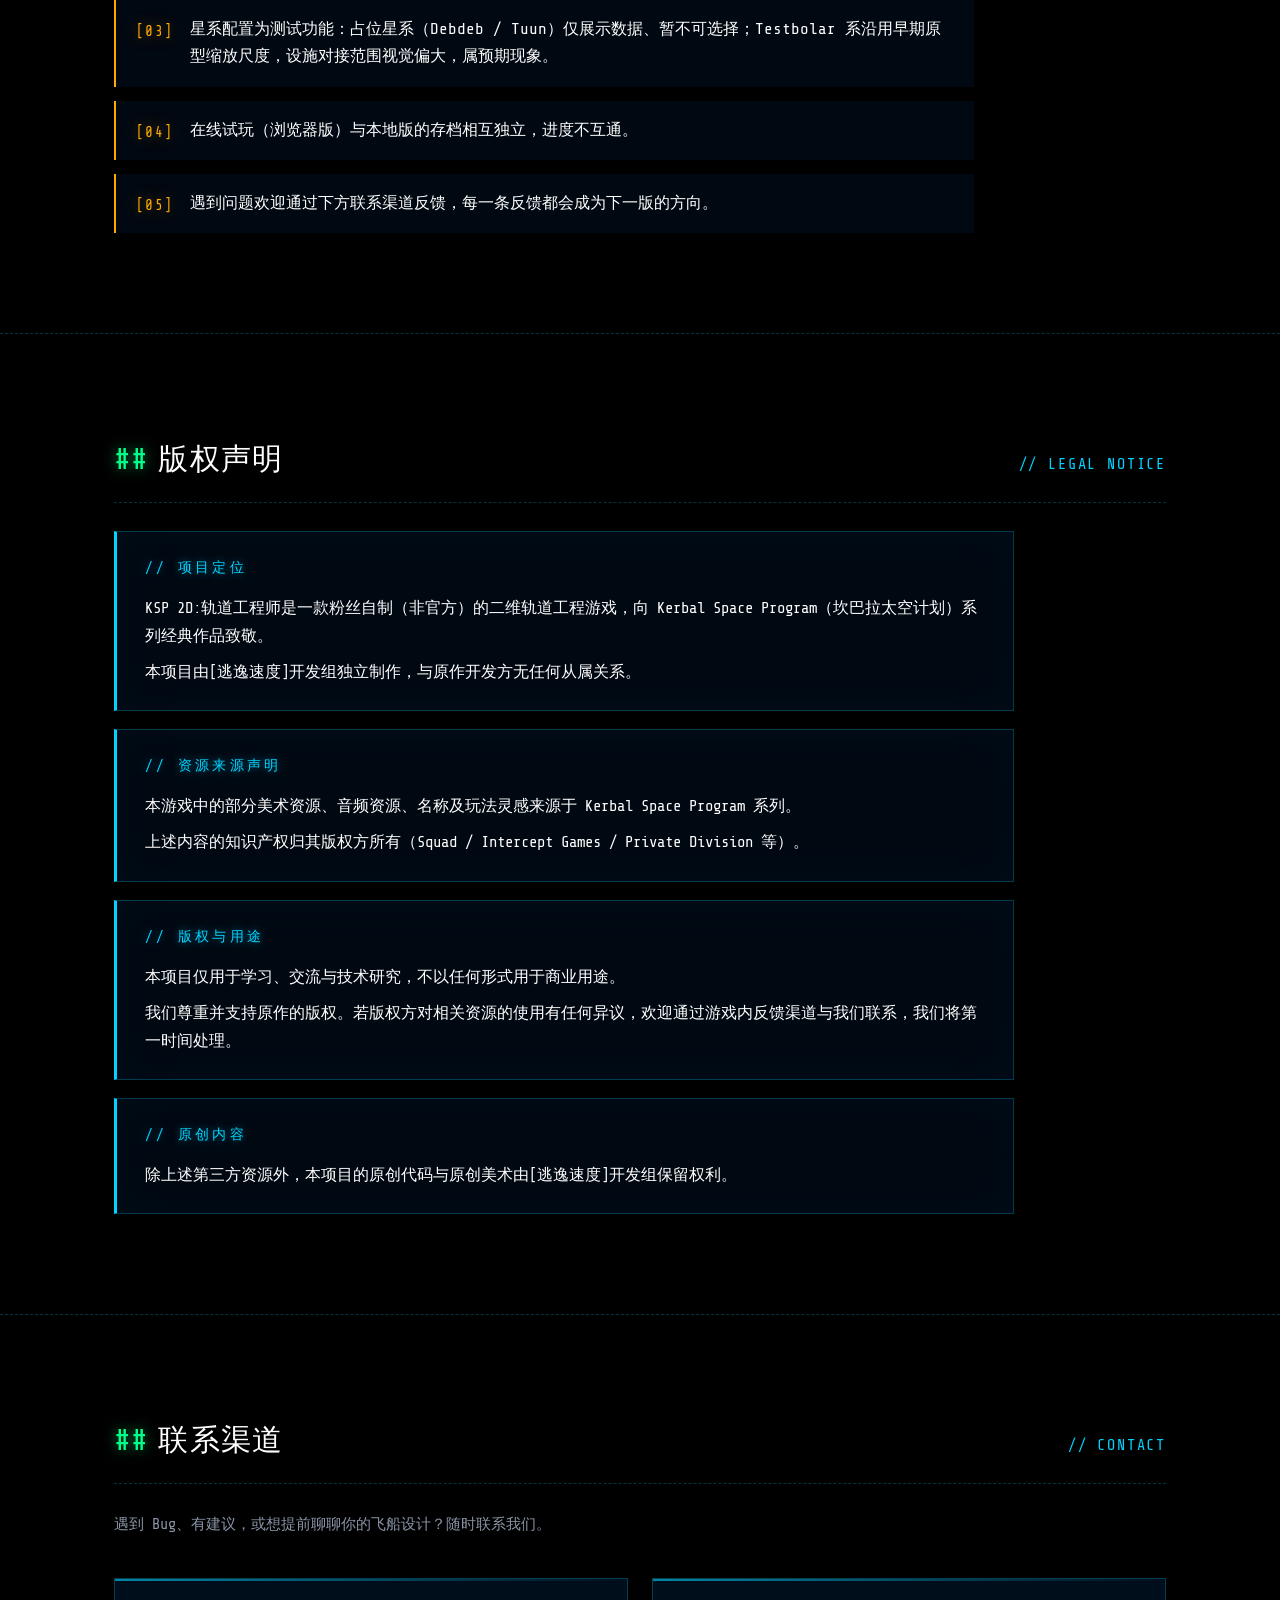
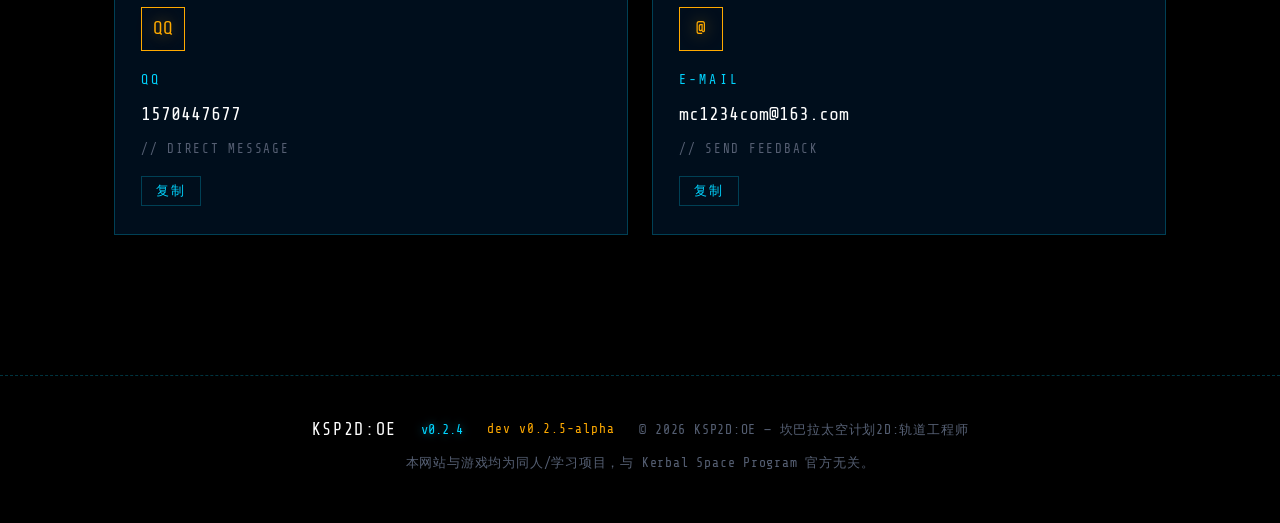
==== commit cbf1c4cb: "feat: 0.2.4 版本官网改版，支持正式运营状态与版本动态展示 1. 新增站点配置项：版本号、开发版、游戏试玩链接 2. 重构 Hero 区域：公测后展示正式状态卡、版本行与 CTA 按钮 3." ====
--- a/index.html
+++ b/index.html
@@ -58,10 +58,12 @@
                         <span class="countdown-unit-label" id="cd-seconds-label">秒</span>
                     </div>
                 </div>
-                <!-- 已过公测时间时显示（倒计时归零冻结） -->
+                <!-- 已过公测时间后进入正式运营状态（倒计时冻结，显示标题+版本行+CTA 入口） -->
                 <div class="launched-msg" id="launched-msg" hidden>
                     <p class="launched-title"></p>
+                    <p class="launched-version" id="launched-version"></p>
                     <p class="launched-sub"></p>
+                    <div class="launched-cta" id="launched-cta"></div>
                 </div>
             </div>
         </section>
@@ -89,7 +91,19 @@
             </div>
         </section>
 
-        <!-- 板块四：公测需知 -->
+        <!-- 板块四：版本动态 -->
+        <section id="updates" class="section updates">
+            <div class="section-inner">
+                <div class="section-head reveal" id="updates-head">
+                    <h2 class="section-title"><span class="hash">##</span><span class="t">版本动态</span></h2>
+                    <span class="section-tag">// UPDATES</span>
+                </div>
+                <p class="section-intro reveal" id="updates-intro"></p>
+                <div class="updates-list" id="updates-list"></div>
+            </div>
+        </section>
+
+        <!-- 板块五：版本状态 -->
         <section id="notices" class="section notices">
             <div class="section-inner">
                 <div class="section-head reveal" id="notices-head">
@@ -101,7 +115,7 @@
             </div>
         </section>
 
-        <!-- 板块五：版权声明 -->
+        <!-- 板块六：版权声明 -->
         <section id="legal" class="section legal">
             <div class="section-inner">
                 <div class="section-head reveal" id="legal-head">
@@ -112,7 +126,7 @@
             </div>
         </section>
 
-        <!-- 板块六：联系渠道 -->
+        <!-- 板块七：联系渠道 -->
         <section id="contact" class="section contact">
             <div class="section-inner">
                 <div class="section-head reveal" id="contact-head">
@@ -130,7 +144,8 @@
     <footer class="footer">
         <div class="footer-inner">
             <span class="footer-brand" id="footer-brand">KSP2D:OE</span>
-            <span class="footer-version" id="footer-version">v0.2.3</span>
+            <span class="footer-version" id="footer-version"></span>
+            <span class="footer-dev" id="footer-dev"></span>
             <span class="footer-copy" id="footer-copy"></span>
             <span class="footer-note" id="footer-note"></span>
         </div>
--- a/css/main.css
+++ b/css/main.css
@@ -592,6 +592,37 @@
     letter-spacing: 0.14em;
 }
 
+/* 一键复制按钮（协议链接失效时的兜底入口） */
+.contact-copy {
+    align-self: flex-start;
+    margin-top: 8px;
+    padding: 5px 14px;
+    background: transparent;
+    color: var(--line-hud);
+    font-family: var(--font-mono);
+    font-size: 0.82rem;
+    letter-spacing: 0.14em;
+    border: 1px solid var(--line-dim);
+    cursor: pointer;
+    transition: color 0.25s ease, background 0.25s ease,
+        border-color 0.25s ease, box-shadow 0.25s ease;
+}
+
+.contact-copy:hover {
+    color: #000000;
+    background: var(--line-hud);
+    box-shadow: var(--glow-cyan);
+}
+
+/* 复制成功：短暂切换为绿色"已复制" */
+.contact-copy.is-copied {
+    color: var(--green-ok);
+    border-color: var(--green-ok);
+    background: rgba(0, 255, 136, 0.08);
+    text-shadow: var(--glow-green);
+    box-shadow: none;
+}
+
 /* —— 页脚 —— */
 .footer {
     border-top: 1px dashed var(--line-dim);
@@ -719,3 +750,229 @@
         gap: 6px;
     }
 }
+
+/* ==========================================================================
+   0.2.4 官网改版新增样式
+   —— 正式运营状态卡 / CTA 按钮 / 版本动态时间线 / 无图特色卡 / 页脚 dev 小标
+   ========================================================================== */
+
+/* —— 正式运营状态（倒计时冻结后）：隐藏计时区，仅显示状态卡 —— */
+.countdown-panel.is-launched .countdown-label,
+.countdown-panel.is-launched .countdown-grid {
+    display: none;
+}
+
+/* 状态卡去掉原有"顶部虚线分隔"样式，直接作为 Hero 主体 */
+.countdown-panel.is-launched .launched-msg {
+    margin-top: 0;
+    border-top: none;
+    padding-top: 0;
+}
+
+/* 标题提升为页面主标题 */
+.launched-title {
+    font-size: clamp(2.4rem, 8vw, 4.2rem);
+    font-weight: 400;
+    letter-spacing: 0.1em;
+}
+
+/* 版本行：青色小字，位于标题与副文之间 */
+.launched-version {
+    margin-top: 14px;
+    color: var(--line-hud);
+    font-size: 0.95rem;
+    letter-spacing: 0.22em;
+    text-shadow: var(--glow-cyan);
+}
+
+.launched-sub {
+    margin-top: 12px;
+    font-size: 1rem;
+    line-height: 1.9;
+    color: var(--text-dim);
+    max-width: 720px;
+}
+
+/* —— CTA 按钮组（Hero 正式运营态） —— */
+.launched-cta {
+    display: flex;
+    flex-wrap: wrap;
+    justify-content: center;
+    gap: 16px;
+    margin-top: 36px;
+}
+
+.cta-btn {
+    display: inline-block;
+    padding: 13px 38px;
+    font-family: var(--font-mono);
+    font-size: 1.02rem;
+    letter-spacing: 0.16em;
+    text-align: center;
+    border: 1px solid var(--line-hud);
+    color: var(--line-hud);
+    background: transparent;
+    cursor: pointer;
+    transition: color 0.25s ease, background 0.25s ease,
+        border-color 0.25s ease, box-shadow 0.25s ease;
+}
+
+.cta-btn:hover {
+    background: var(--line-hud);
+    color: #000000;
+    box-shadow: var(--glow-cyan);
+}
+
+/* 主按钮（立即试玩）：绿色强调 */
+.cta-primary {
+    border-color: var(--green-ok);
+    color: var(--green-ok);
+    text-shadow: var(--glow-green);
+}
+
+.cta-primary:hover {
+    background: var(--green-ok);
+    border-color: var(--green-ok);
+    color: #000000;
+    text-shadow: none;
+    box-shadow: var(--glow-green);
+}
+
+/* —— 板块四：版本动态（时间线卡片） —— */
+.updates {
+    border-top: 1px dashed var(--line-dim);
+}
+
+.updates-list {
+    display: flex;
+    flex-direction: column;
+    gap: 20px;
+    max-width: 920px;
+}
+
+.update-card {
+    padding: 22px 26px;
+    background: var(--bg-panel-soft);
+    border: 1px solid var(--line-dim);
+    border-left: 3px solid var(--line-hud);
+    transition: border-color 0.3s ease, box-shadow 0.3s ease;
+}
+
+.update-card:hover {
+    border-color: var(--line-hud);
+    box-shadow: inset 0 0 40px rgba(0, 20, 40, 0.35), var(--glow-cyan);
+}
+
+.update-head {
+    display: flex;
+    align-items: baseline;
+    justify-content: space-between;
+    gap: 12px;
+    margin-bottom: 4px;
+}
+
+.update-version {
+    color: var(--green-ok);
+    font-size: 0.92rem;
+    letter-spacing: 0.1em;
+    text-shadow: var(--glow-green);
+}
+
+.update-date {
+    color: var(--text-weak);
+    font-size: 0.8rem;
+    letter-spacing: 0.12em;
+}
+
+.update-title {
+    margin-top: 6px;
+    font-size: 1.35rem;
+    font-weight: 400;
+    letter-spacing: 0.03em;
+    color: var(--text-main);
+}
+
+.update-items {
+    margin-top: 12px;
+    list-style: none;
+    display: flex;
+    flex-direction: column;
+    gap: 7px;
+}
+
+.update-items li {
+    position: relative;
+    padding-left: 20px;
+    color: var(--text-main);
+    font-size: 0.96rem;
+    line-height: 1.75;
+}
+
+.update-items li::before {
+    content: '>';
+    position: absolute;
+    left: 0;
+    color: var(--line-hud);
+}
+
+/* —— 无图特色卡矩阵 —— */
+.feature-matrix {
+    display: grid;
+    grid-template-columns: repeat(3, 1fr);
+    gap: 24px;
+}
+
+.feature-card {
+    display: flex;
+    flex-direction: column;
+    gap: 10px;
+    padding: 26px 24px;
+    background: var(--bg-panel-soft);
+    border: 1px solid var(--line-dim);
+    border-top: 2px solid var(--line-hud);
+    transition: border-color 0.3s ease, box-shadow 0.3s ease, transform 0.3s ease;
+}
+
+.feature-card:hover {
+    border-color: var(--line-hud);
+    box-shadow: var(--glow-cyan);
+    transform: translateY(-4px);
+}
+
+.feature-card .feature-title {
+    font-size: 1.3rem;
+}
+
+.feature-card .feature-desc {
+    font-size: 0.95rem;
+    margin-top: 0;
+}
+
+/* —— 页脚 dev 版本小标 —— */
+.footer-dev {
+    color: var(--orange-data);
+    font-size: 0.8rem;
+    letter-spacing: 0.08em;
+}
+
+/* —— 新增样式响应式 —— */
+@media (max-width: 900px) {
+    .feature-matrix {
+        grid-template-columns: repeat(2, 1fr);
+    }
+}
+
+@media (max-width: 640px) {
+    .feature-matrix {
+        grid-template-columns: 1fr;
+    }
+
+    .cta-btn {
+        width: 100%;
+        padding: 12px 20px;
+    }
+
+    .update-card {
+        padding: 18px 16px;
+    }
+}
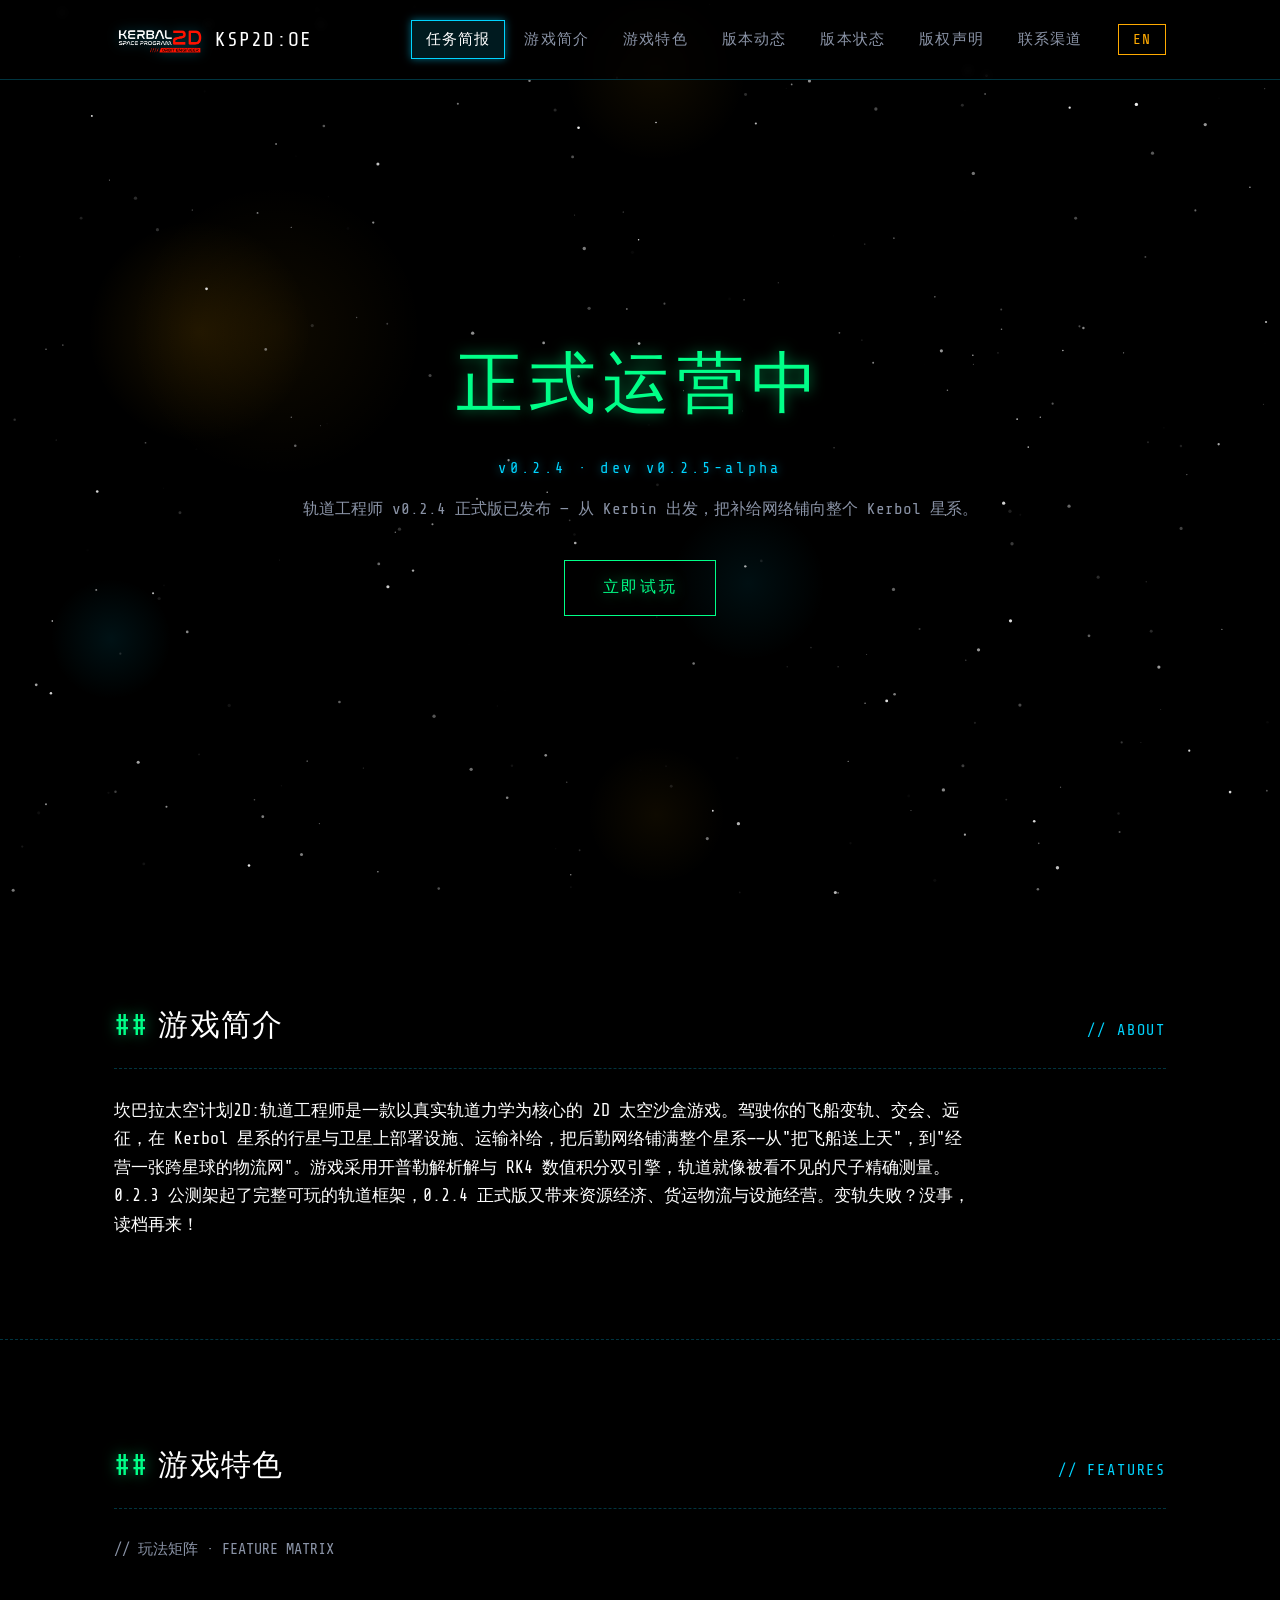
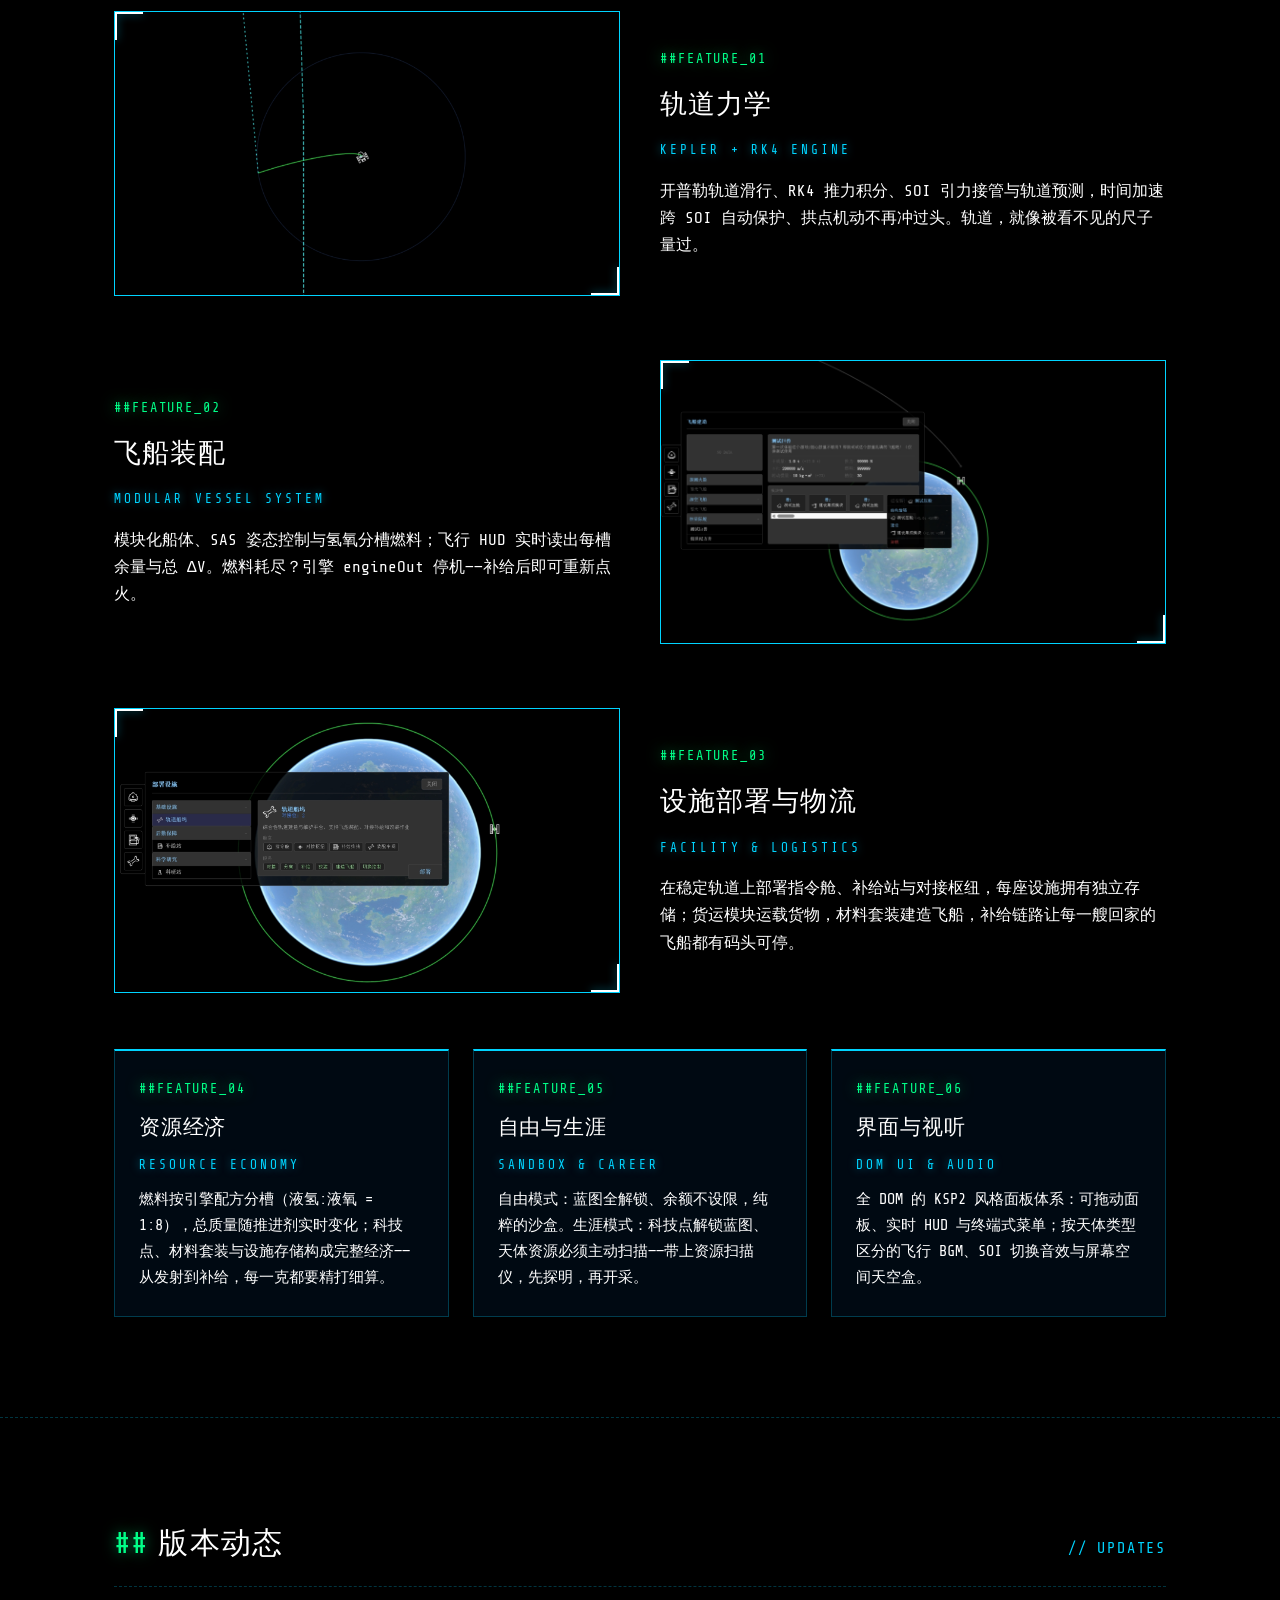
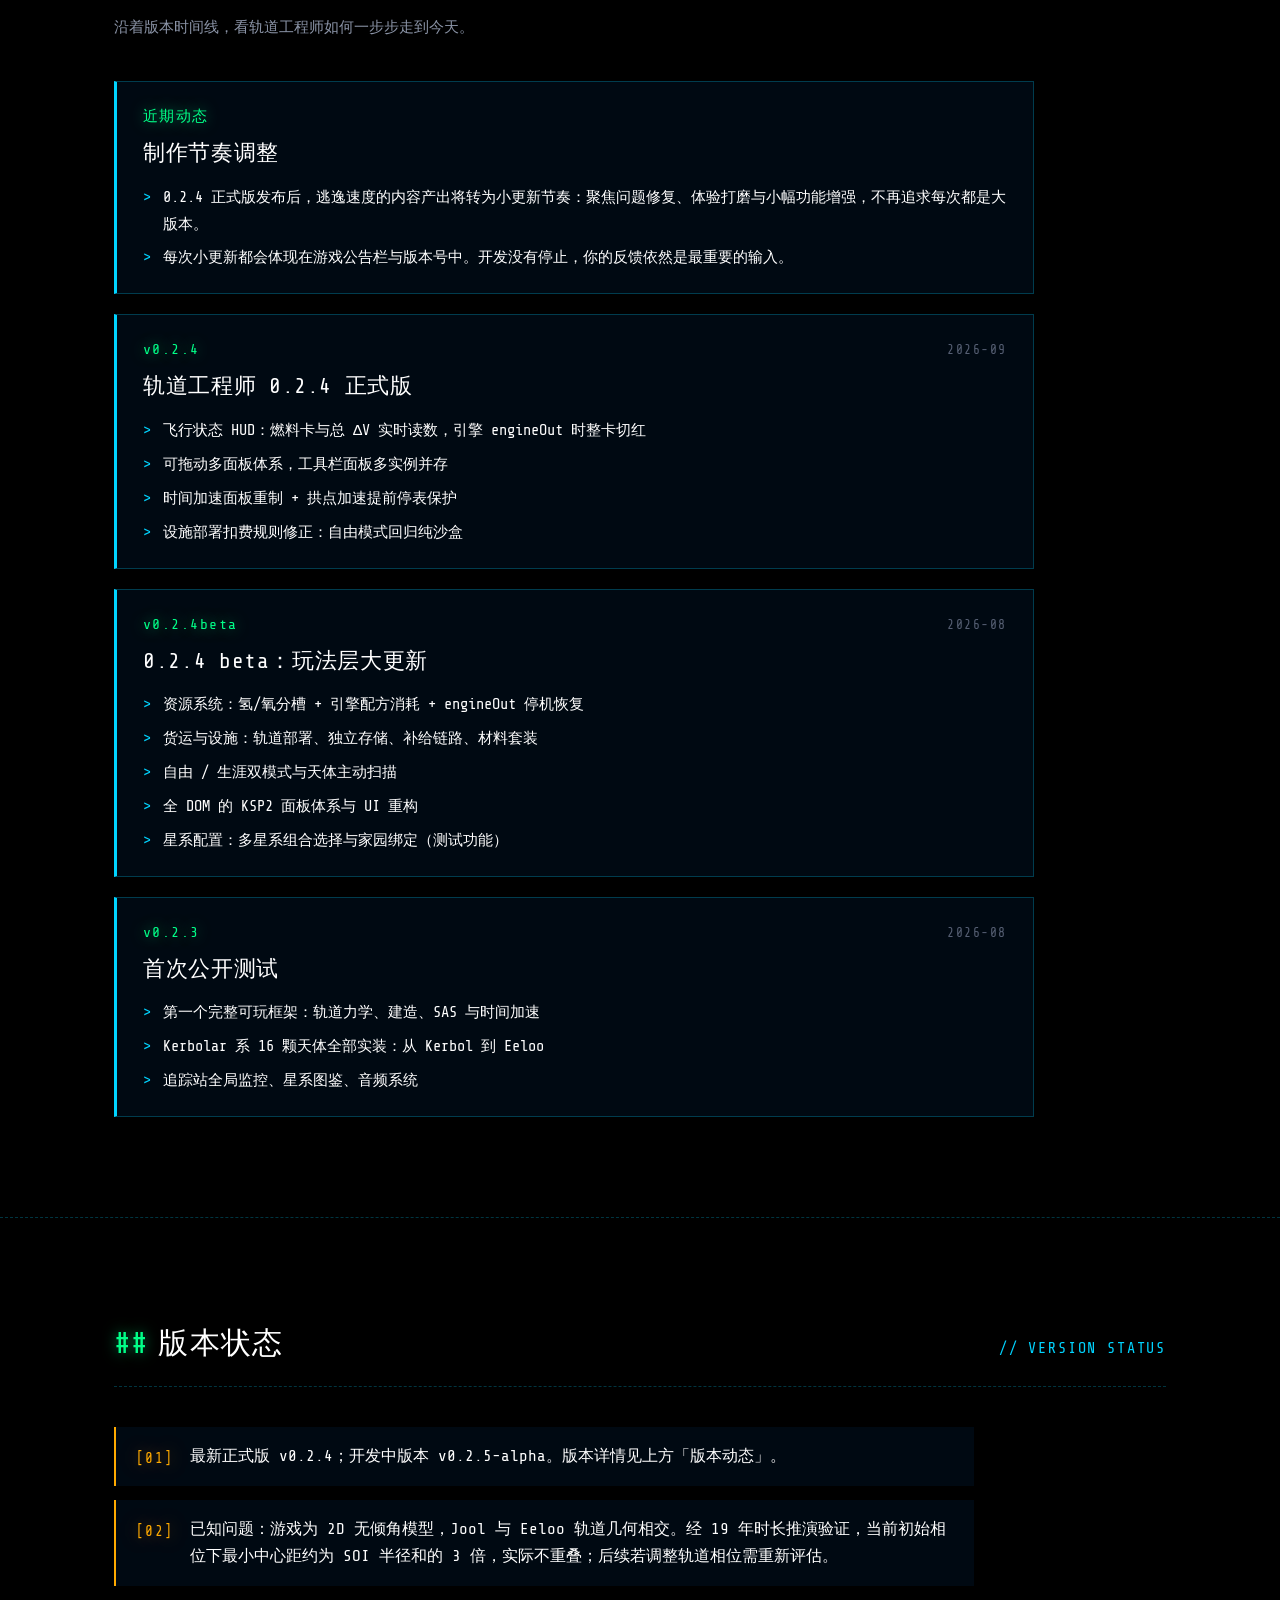
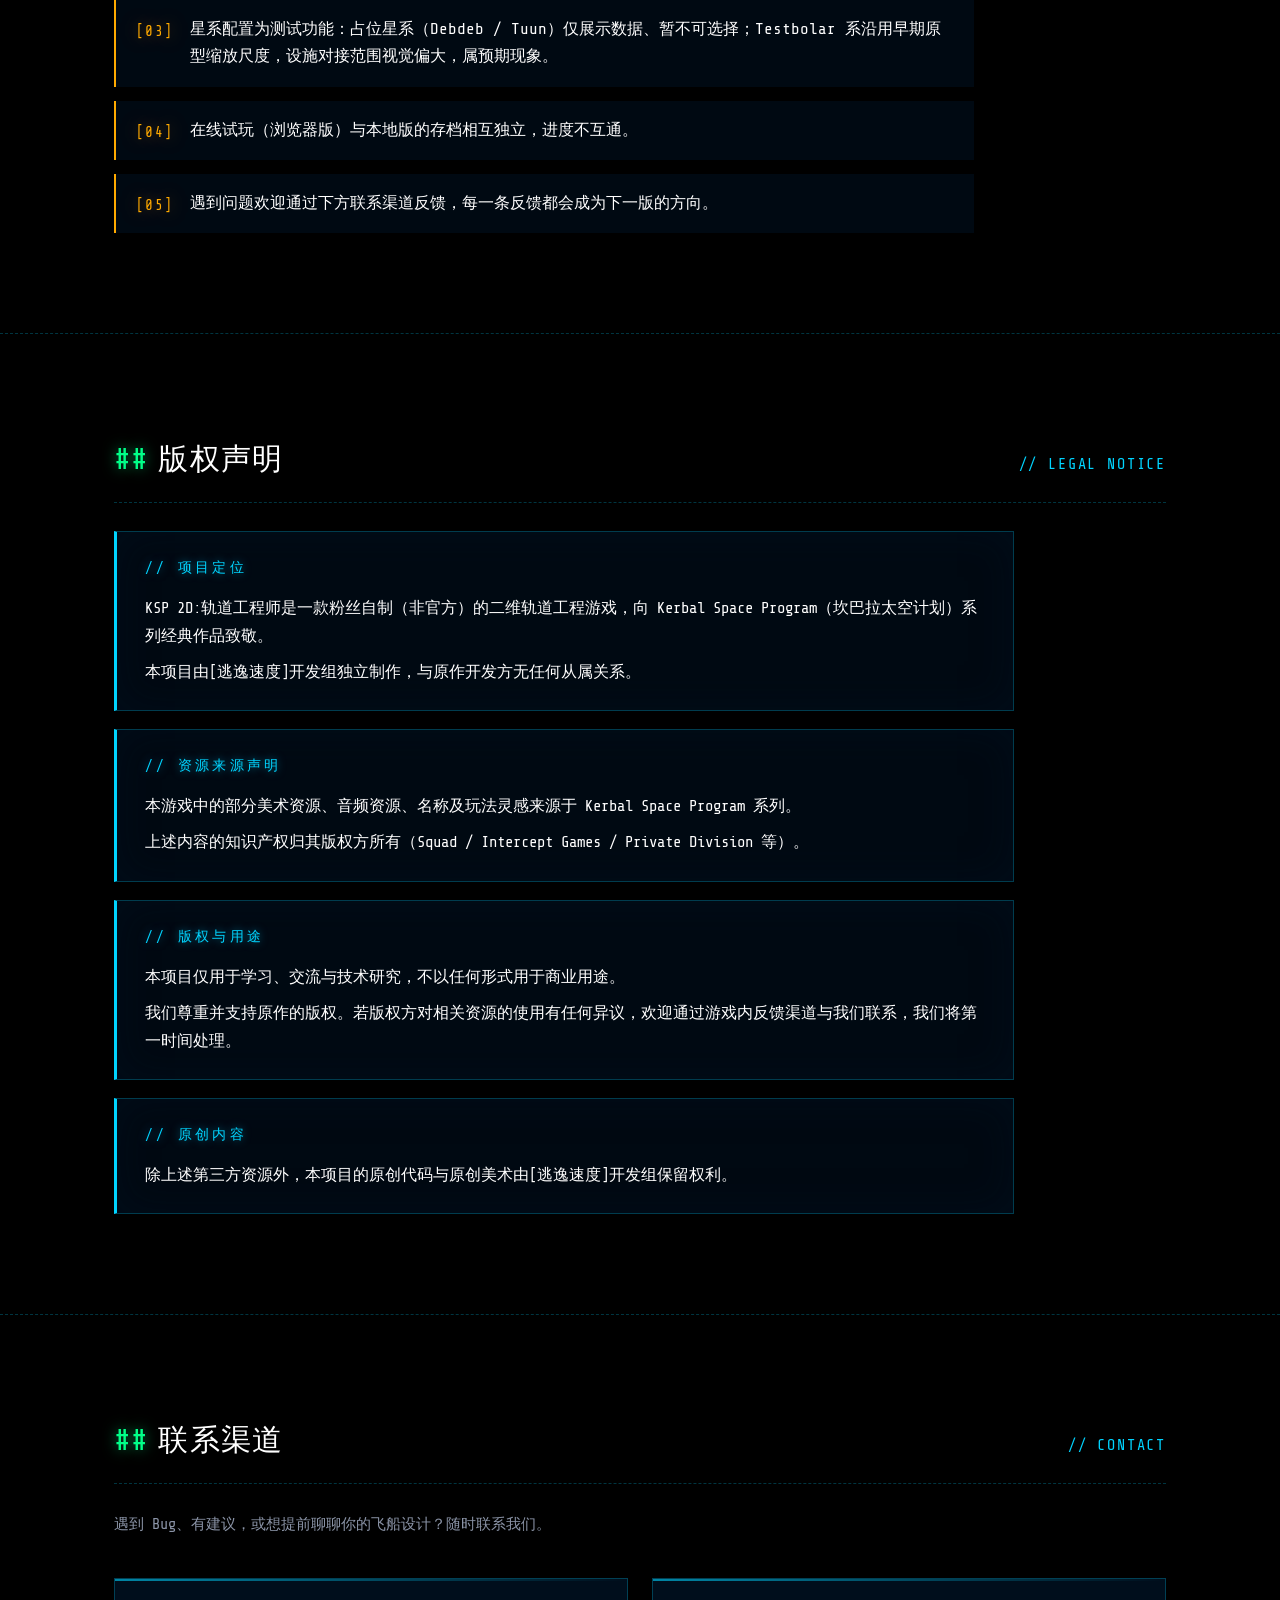
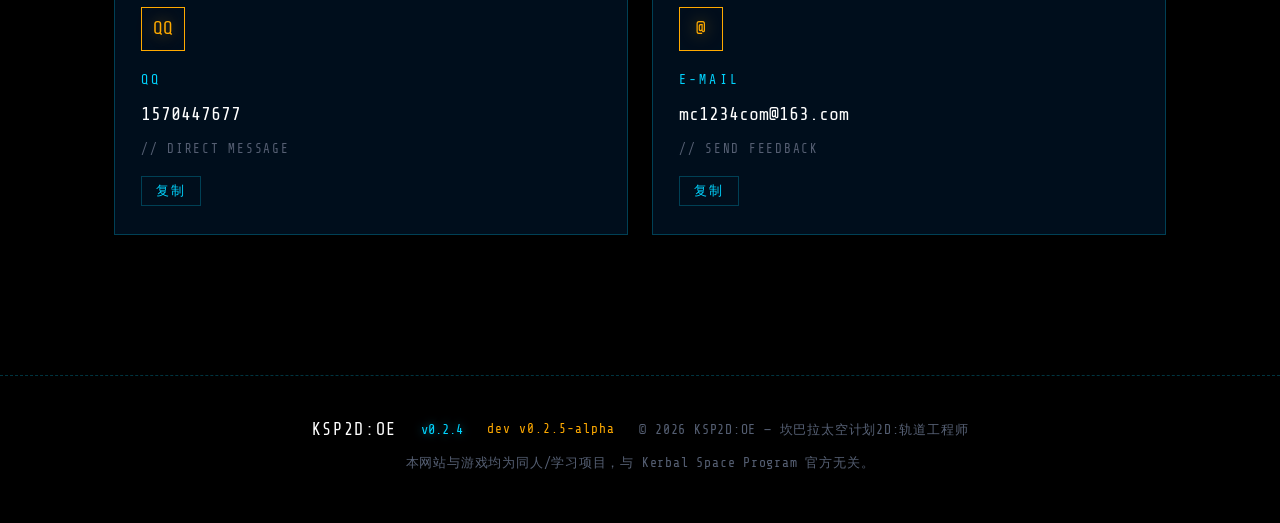
==== commit e1d7a3f4: "fix(site): Hero 状态卡补入场动效，倒计时结构改为按需生成 - hero 旧倒计时 DOM 物理移除，不再依赖 CSS 隐藏 - notices 静态标题/tag 直接写为「版本状态」，" ====
--- a/index.html
+++ b/index.html
@@ -33,31 +33,9 @@
 
     <main>
 
-        <!-- 板块一：公测倒计时 Hero（极简：仅倒计时 + 标签） -->
+        <!-- 板块一：Hero —— 正式运营状态卡（倒计时结构仅当公测时间未到时由 countdown.js 动态生成） -->
         <section id="hero" class="section hero">
             <div class="countdown-panel" id="countdown-panel">
-                <p class="countdown-label" id="countdown-label">距离公测开启还有</p>
-                <div class="countdown-grid">
-                    <div class="countdown-unit">
-                        <span class="countdown-value" id="cd-days">00</span>
-                        <span class="countdown-unit-label" id="cd-days-label">天</span>
-                    </div>
-                    <span class="countdown-sep">:</span>
-                    <div class="countdown-unit">
-                        <span class="countdown-value" id="cd-hours">00</span>
-                        <span class="countdown-unit-label" id="cd-hours-label">时</span>
-                    </div>
-                    <span class="countdown-sep">:</span>
-                    <div class="countdown-unit">
-                        <span class="countdown-value" id="cd-minutes">00</span>
-                        <span class="countdown-unit-label" id="cd-minutes-label">分</span>
-                    </div>
-                    <span class="countdown-sep">:</span>
-                    <div class="countdown-unit">
-                        <span class="countdown-value" id="cd-seconds">00</span>
-                        <span class="countdown-unit-label" id="cd-seconds-label">秒</span>
-                    </div>
-                </div>
                 <!-- 已过公测时间后进入正式运营状态（倒计时冻结，显示标题+版本行+CTA 入口） -->
                 <div class="launched-msg" id="launched-msg" hidden>
                     <p class="launched-title"></p>
@@ -107,8 +85,8 @@
         <section id="notices" class="section notices">
             <div class="section-inner">
                 <div class="section-head reveal" id="notices-head">
-                    <h2 class="section-title"><span class="hash">##</span><span class="t">公测需知</span></h2>
-                    <span class="section-tag">// OPEN BETA NOTICE</span>
+                    <h2 class="section-title"><span class="hash">##</span><span class="t">版本状态</span></h2>
+                    <span class="section-tag">// VERSION STATUS</span>
                 </div>
                 <p class="section-intro reveal" id="notices-intro"></p>
                 <ul class="notices-list reveal" id="notices-list"></ul>
--- a/css/main.css
+++ b/css/main.css
@@ -299,7 +299,7 @@
     transform: translateY(2px);
 }
 
-/* 公测已开启状态：数字转绿 */
+/* 公测已开启状态：数字转绿（页面恰好跨过发布时刻时的兜底一帧） */
 .countdown-panel.is-launched .countdown-value {
     color: var(--green-ok);
     text-shadow: var(--glow-green);
@@ -309,23 +309,52 @@
     color: var(--text-weak);
 }
 
+/* —— 正式运营状态卡（发布后由 countdown.js 解除 hidden 显示） —— */
 .launched-msg {
-    margin-top: 24px;
-    border-top: 1px dashed var(--green-ok);
-    padding-top: 22px;
+    display: flex;
+    flex-direction: column;
+    align-items: center;
+}
+
+/* 状态卡入场：与全站 .reveal 同节奏，标题 → 版本行 → 副文 → 按钮依次浮现 */
+@keyframes hero-in {
+    from {
+        opacity: 0;
+        transform: translateY(20px);
+    }
+
+    to {
+        opacity: 1;
+        transform: none;
+    }
 }
 
 .launched-title {
     color: var(--green-ok);
-    font-size: 1.5rem;
+    font-size: clamp(2.4rem, 8vw, 4.2rem);
+    font-weight: 400;
     letter-spacing: 0.1em;
     text-shadow: var(--glow-green);
+    animation: hero-in 0.7s ease both;
+}
+
+/* 版本行：青色小字，位于标题与副文之间 */
+.launched-version {
+    margin-top: 14px;
+    color: var(--line-hud);
+    font-size: 0.95rem;
+    letter-spacing: 0.22em;
+    text-shadow: var(--glow-cyan);
+    animation: hero-in 0.7s ease 0.12s both;
 }
 
 .launched-sub {
+    margin-top: 12px;
     color: var(--text-dim);
-    font-size: 0.95rem;
-    margin-top: 6px;
+    font-size: 1rem;
+    line-height: 1.9;
+    max-width: 720px;
+    animation: hero-in 0.7s ease 0.22s both;
 }
 
 /* —— 板块三：游戏特色（左右交替） —— */
@@ -756,41 +785,10 @@
    —— 正式运营状态卡 / CTA 按钮 / 版本动态时间线 / 无图特色卡 / 页脚 dev 小标
    ========================================================================== */
 
-/* —— 正式运营状态（倒计时冻结后）：隐藏计时区，仅显示状态卡 —— */
+/* —— 正式运营态兜底：若页面恰好跨过发布时刻，倒计时结构就地隐藏 —— */
 .countdown-panel.is-launched .countdown-label,
 .countdown-panel.is-launched .countdown-grid {
     display: none;
-}
-
-/* 状态卡去掉原有"顶部虚线分隔"样式，直接作为 Hero 主体 */
-.countdown-panel.is-launched .launched-msg {
-    margin-top: 0;
-    border-top: none;
-    padding-top: 0;
-}
-
-/* 标题提升为页面主标题 */
-.launched-title {
-    font-size: clamp(2.4rem, 8vw, 4.2rem);
-    font-weight: 400;
-    letter-spacing: 0.1em;
-}
-
-/* 版本行：青色小字，位于标题与副文之间 */
-.launched-version {
-    margin-top: 14px;
-    color: var(--line-hud);
-    font-size: 0.95rem;
-    letter-spacing: 0.22em;
-    text-shadow: var(--glow-cyan);
-}
-
-.launched-sub {
-    margin-top: 12px;
-    font-size: 1rem;
-    line-height: 1.9;
-    color: var(--text-dim);
-    max-width: 720px;
 }
 
 /* —— CTA 按钮组（Hero 正式运营态） —— */
@@ -800,6 +798,7 @@
     justify-content: center;
     gap: 16px;
     margin-top: 36px;
+    animation: hero-in 0.7s ease 0.34s both;
 }
 
 .cta-btn {
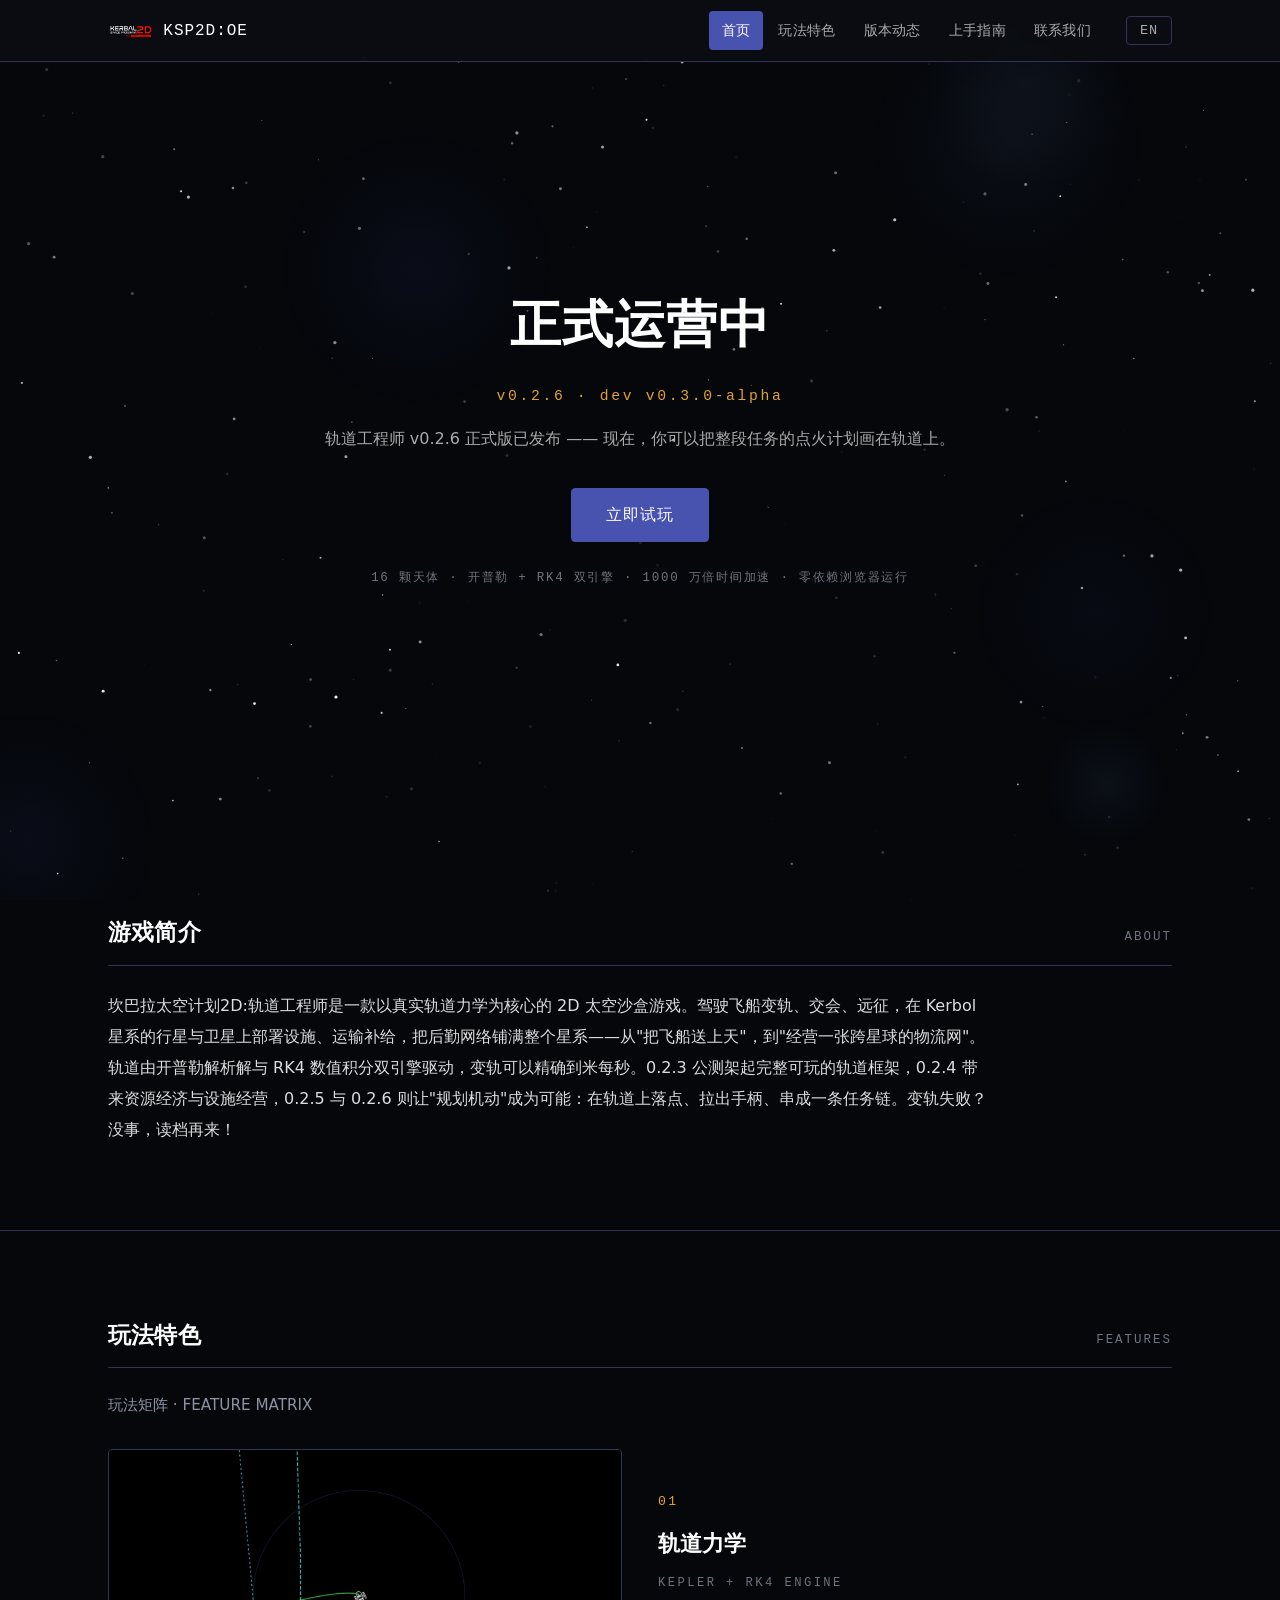
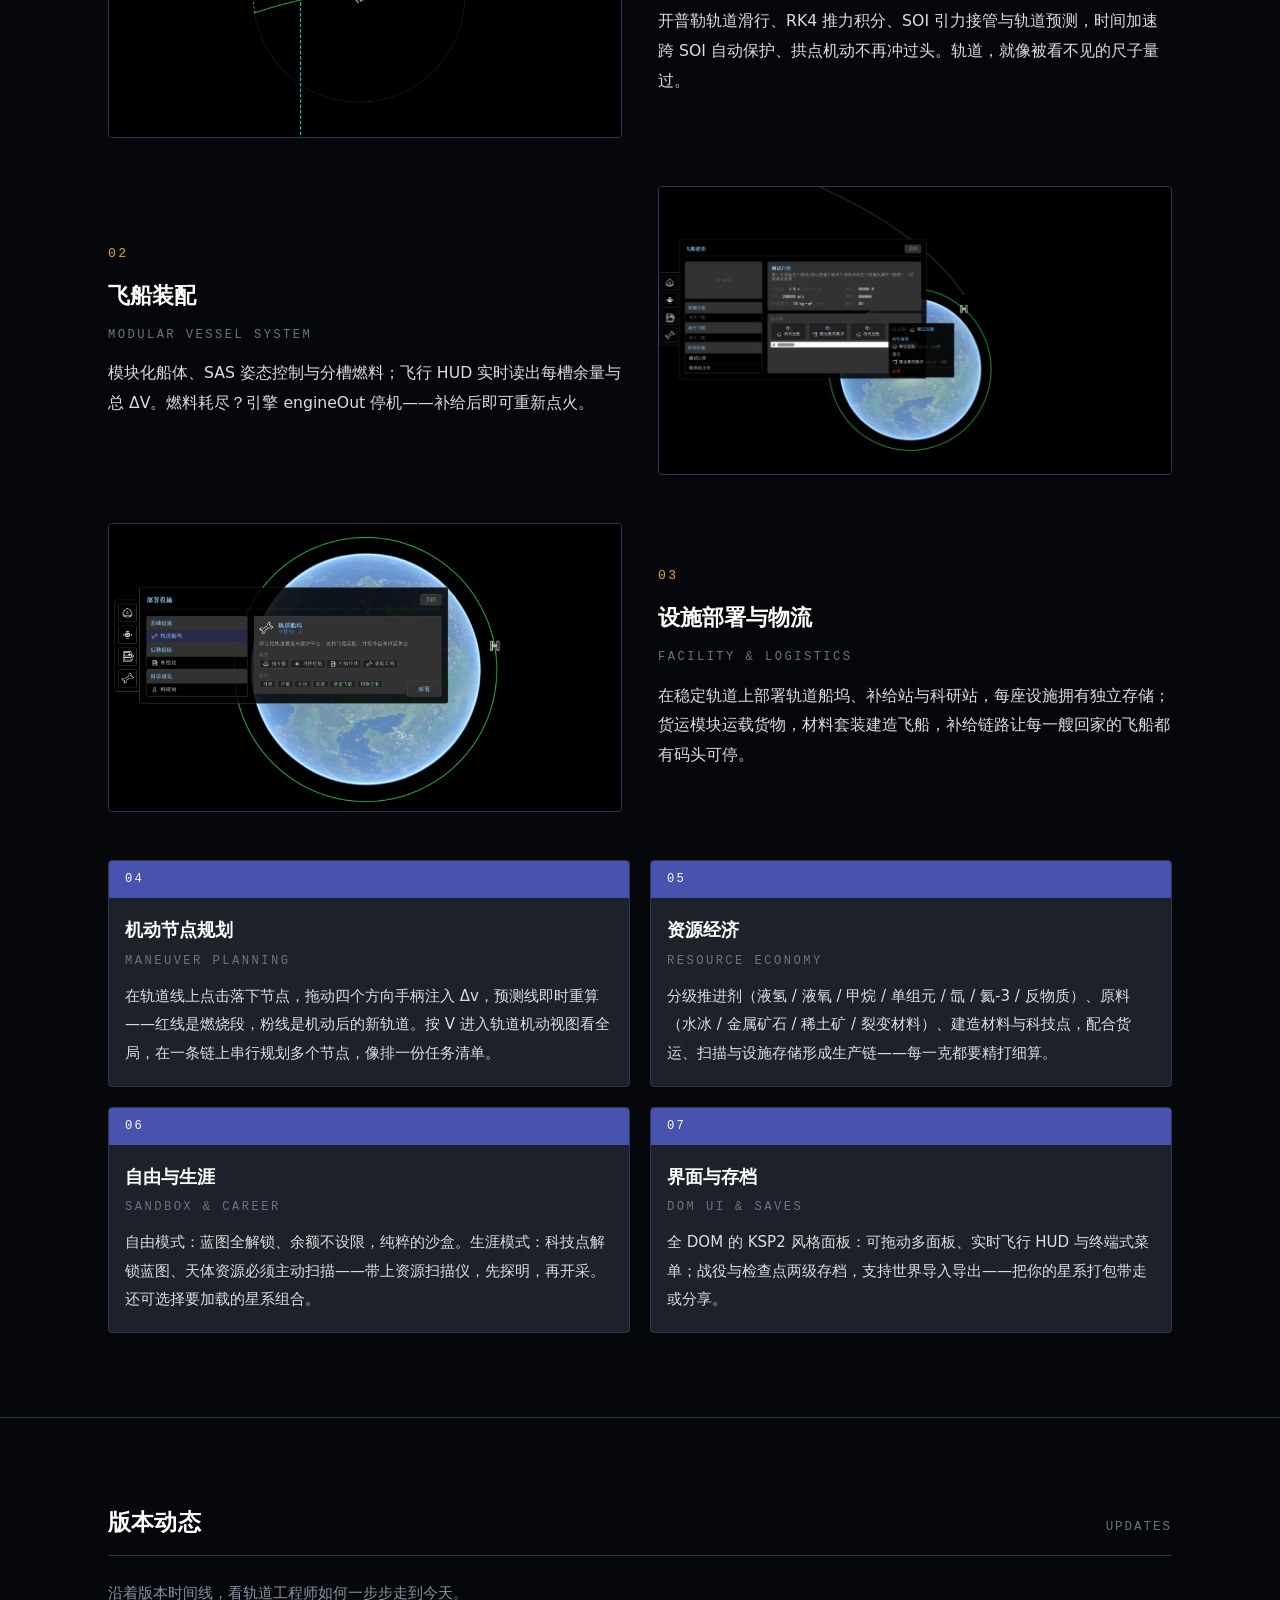
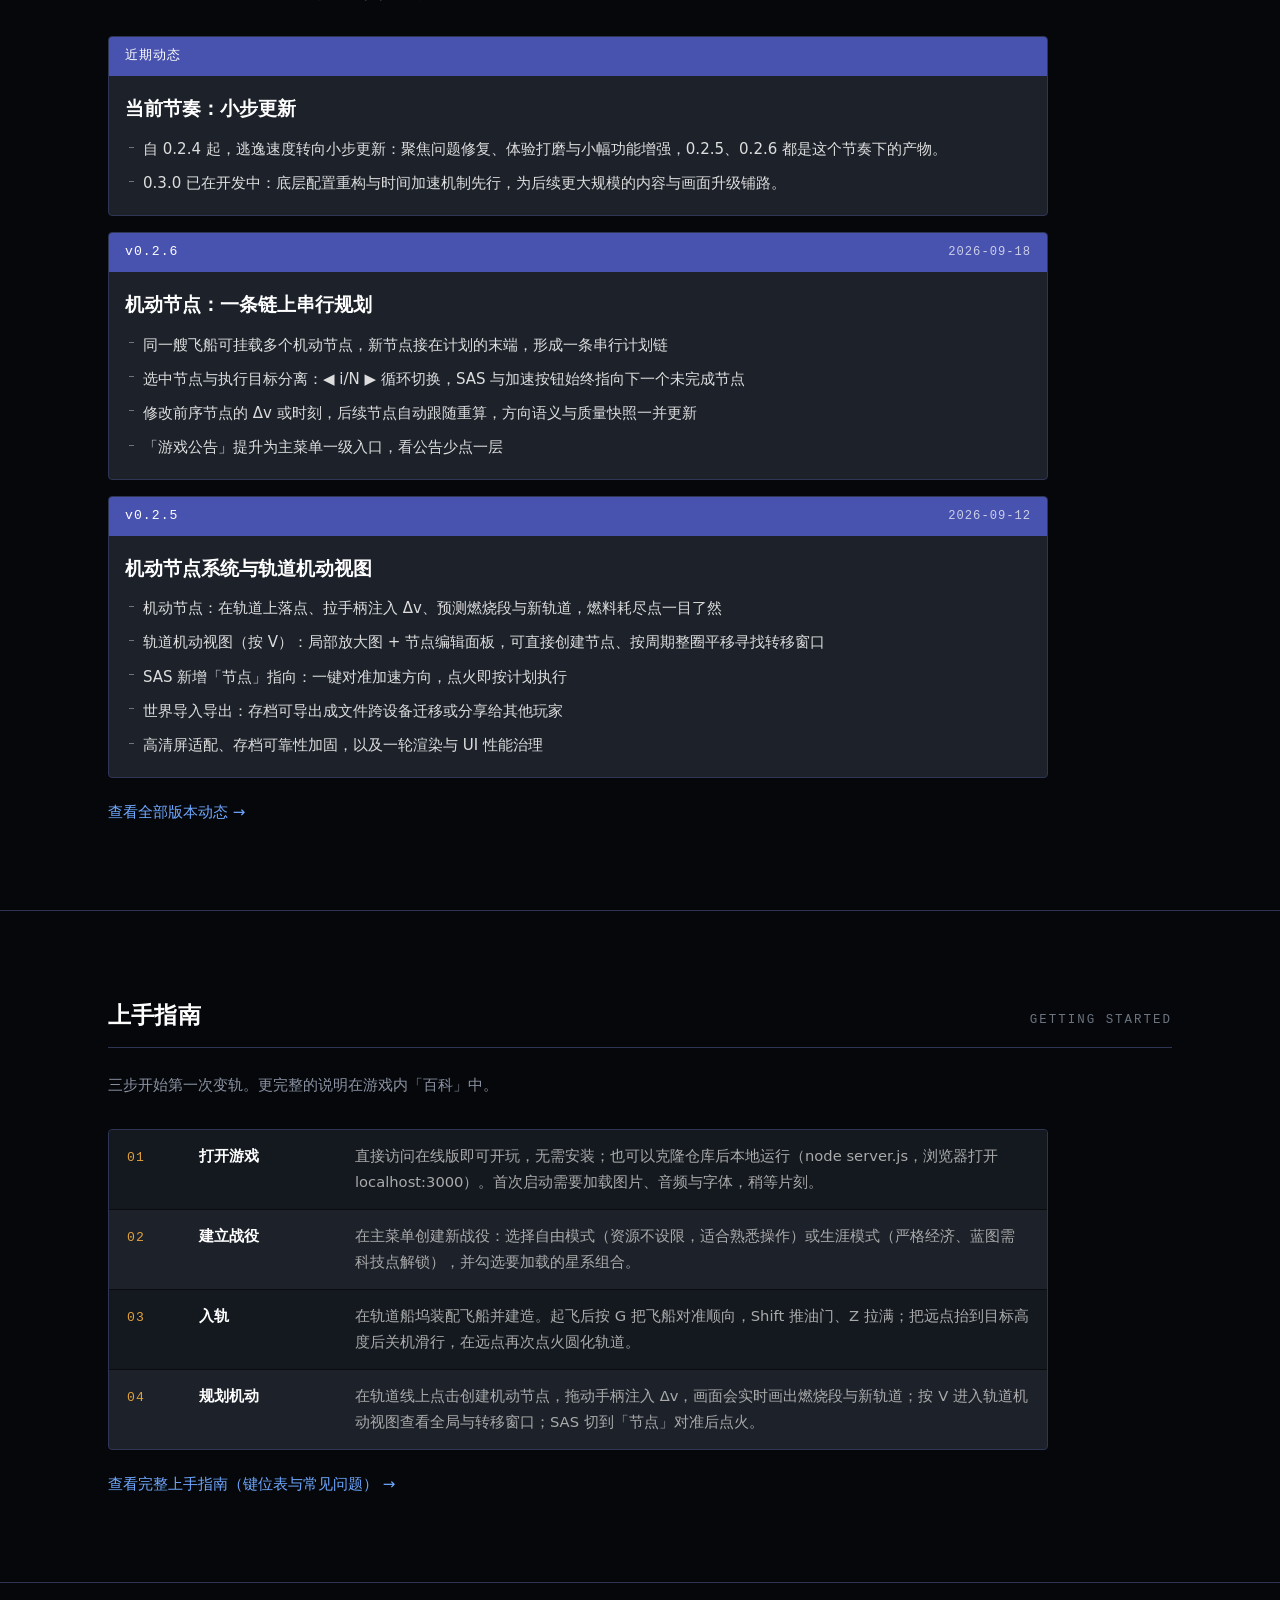
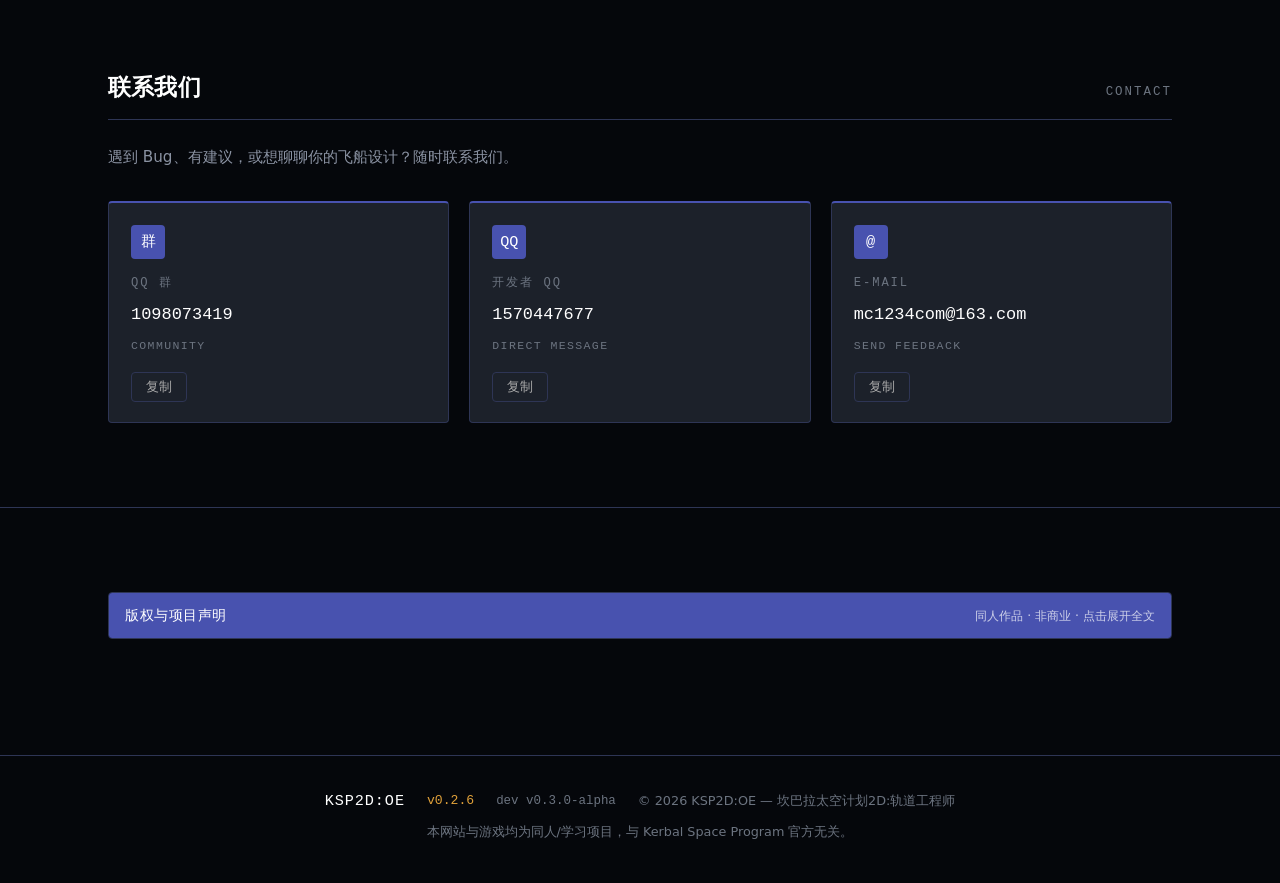
==== commit 26c5f713: "feat: 改版官网为三页结构，支持跨页语言偏好与机动节点版本更新 - 新增 news.html、guide.html 完整页面，适配多页路由与语言切换 - 重构导航模块，支持二级页高亮与首页滚动联动" ====
--- a/index.html
+++ b/index.html
@@ -4,23 +4,19 @@
     <meta charset="UTF-8">
     <meta name="viewport" content="width=device-width, initial-scale=1.0">
     <meta name="description" content="坎巴拉太空计划2D:轨道工程师 —— 2D 轨道力学太空沙盒游戏官网 | Kerbal Space Program 2D: Orbit Engineer official site">
-    <meta name="theme-color" content="#000000">
+    <meta name="theme-color" content="#05070b">
     <title>KSP2D:OE | 坎巴拉太空计划2D:轨道工程师</title>
-    <!-- 字体：Share Tech Mono（KSP2 HUD 风格等宽字体） -->
-    <link rel="preconnect" href="https://fonts.googleapis.com">
-    <link rel="preconnect" href="https://fonts.gstatic.com" crossorigin>
-    <link href="https://fonts.googleapis.com/css2?family=Share+Tech+Mono&display=swap" rel="stylesheet">
     <link rel="stylesheet" href="css/main.css">
 </head>
-<body>
+<body data-page="home">
 
     <!-- 星空背景（Canvas 渲染层，由 src/modules/starfield.js 驱动） -->
     <canvas id="starfield" aria-hidden="true"></canvas>
 
-    <!-- 顶部 HUD 导航栏 -->
+    <!-- 顶部导航栏（链接由 navigation.js 按语言渲染） -->
     <header class="topbar">
         <div class="topbar-inner">
-            <a class="brand" href="#hero">
+            <a class="brand" href="index.html">
                 <img id="brand-logo" src="assets/images/logo.png" alt="KSP2D:OE logo">
                 <span class="brand-name">KSP2D:OE</span>
             </a>
@@ -33,86 +29,94 @@
 
     <main>
 
-        <!-- 板块一：Hero —— 正式运营状态卡（倒计时结构仅当公测时间未到时由 countdown.js 动态生成） -->
+        <!-- Hero —— 正式运营状态卡（倒计时结构仅当公测时间未到时由 countdown.js 动态生成） -->
         <section id="hero" class="section hero">
             <div class="countdown-panel" id="countdown-panel">
-                <!-- 已过公测时间后进入正式运营状态（倒计时冻结，显示标题+版本行+CTA 入口） -->
                 <div class="launched-msg" id="launched-msg" hidden>
                     <p class="launched-title"></p>
                     <p class="launched-version" id="launched-version"></p>
                     <p class="launched-sub"></p>
                     <div class="launched-cta" id="launched-cta"></div>
+                    <p class="launched-specs" id="launched-specs"></p>
                 </div>
             </div>
         </section>
 
-        <!-- 板块二：游戏简介 -->
+        <!-- 游戏简介 -->
         <section id="about" class="section about">
             <div class="section-inner reveal">
                 <div class="section-head" id="about-head">
-                    <h2 class="section-title"><span class="hash">##</span><span class="t">游戏简介</span></h2>
-                    <span class="section-tag">// ABOUT</span>
+                    <h2 class="section-title"><span class="t">游戏简介</span></h2>
+                    <span class="section-tag">ABOUT</span>
                 </div>
                 <p class="section-body" id="about-body"></p>
             </div>
         </section>
 
-        <!-- 板块三：游戏特色（实机画面，左右交替） -->
+        <!-- 玩法特色（前 3 项带实机截图，其余为文字卡） -->
         <section id="features" class="section features">
             <div class="section-inner">
                 <div class="section-head reveal" id="features-head">
-                    <h2 class="section-title"><span class="hash">##</span><span class="t">游戏特色</span></h2>
-                    <span class="section-tag">// FEATURES</span>
+                    <h2 class="section-title"><span class="t">玩法特色</span></h2>
+                    <span class="section-tag">FEATURES</span>
                 </div>
                 <p class="section-intro reveal" id="features-intro"></p>
                 <div class="features-list" id="features-list"></div>
             </div>
         </section>
 
-        <!-- 板块四：版本动态 -->
+        <!-- 版本动态（仅显示最新若干条，完整时间线在 news.html） -->
         <section id="updates" class="section updates">
             <div class="section-inner">
                 <div class="section-head reveal" id="updates-head">
-                    <h2 class="section-title"><span class="hash">##</span><span class="t">版本动态</span></h2>
-                    <span class="section-tag">// UPDATES</span>
+                    <h2 class="section-title"><span class="t">版本动态</span></h2>
+                    <span class="section-tag">UPDATES</span>
                 </div>
                 <p class="section-intro reveal" id="updates-intro"></p>
                 <div class="updates-list" id="updates-list"></div>
+                <div class="updates-more reveal">
+                    <a class="more-link" id="updates-more" href="news.html"></a>
+                </div>
             </div>
         </section>
 
-        <!-- 板块五：版本状态 -->
-        <section id="notices" class="section notices">
+        <!-- 上手指南（切片：完整版见 guide.html） -->
+        <section id="guide" class="section guide">
             <div class="section-inner">
-                <div class="section-head reveal" id="notices-head">
-                    <h2 class="section-title"><span class="hash">##</span><span class="t">版本状态</span></h2>
-                    <span class="section-tag">// VERSION STATUS</span>
+                <div class="section-head reveal" id="guide-head">
+                    <h2 class="section-title"><span class="t">上手指南</span></h2>
+                    <span class="section-tag">GETTING STARTED</span>
                 </div>
-                <p class="section-intro reveal" id="notices-intro"></p>
-                <ul class="notices-list reveal" id="notices-list"></ul>
+                <p class="section-intro reveal" id="guide-intro"></p>
+                <div class="guide-teaser" id="guide-teaser"></div>
+                <div class="updates-more reveal">
+                    <a class="more-link" id="guide-more" href="guide.html"></a>
+                </div>
             </div>
         </section>
 
-        <!-- 板块六：版权声明 -->
-        <section id="legal" class="section legal">
+        <!-- 联系我们 -->
+        <section id="contact" class="section contact">
             <div class="section-inner">
-                <div class="section-head reveal" id="legal-head">
-                    <h2 class="section-title"><span class="hash">##</span><span class="t">版权声明</span></h2>
-                    <span class="section-tag">// LEGAL NOTICE</span>
+                <div class="section-head reveal" id="contact-head">
+                    <h2 class="section-title"><span class="t">联系我们</span></h2>
+                    <span class="section-tag">CONTACT</span>
                 </div>
-                <div class="legal-blocks" id="legal-blocks"></div>
+                <p class="section-intro reveal" id="contact-note"></p>
+                <div class="contact-grid" id="contact-grid"></div>
             </div>
         </section>
 
-        <!-- 板块七：联系渠道 -->
-        <section id="contact" class="section contact">
+        <!-- 版权声明（默认折叠，点击展开全文） -->
+        <section id="legal" class="section legal">
             <div class="section-inner">
-                <div class="section-head reveal" id="contact-head">
-                    <h2 class="section-title"><span class="hash">##</span><span class="t">联系渠道</span></h2>
-                    <span class="section-tag">// CONTACT</span>
-                </div>
-                <p class="section-intro reveal" id="contact-note"></p>
-                <div class="contact-grid" id="contact-grid"></div>
+                <details class="legal-fold reveal">
+                    <summary class="legal-summary">
+                        <span class="legal-summary-label" id="legal-fold-label"></span>
+                        <span class="legal-summary-hint" id="legal-fold-hint"></span>
+                    </summary>
+                    <div class="legal-blocks" id="legal-blocks"></div>
+                </details>
             </div>
         </section>
 
--- a/css/main.css
+++ b/css/main.css
@@ -1,36 +1,53 @@
 /* ==========================================================================
    KSP2D:OE 官网主样式
-   视觉基准：KSP2 HUD 风格 —— 纯黑深空背景 + 荧光青蓝线框 + 工程橙黄数据
-   架构原则：CSS 变量驱动（换肤只改 :root），与游戏模块化/数据驱动一致
+   视觉基准：游戏本体《UI面板视觉风格规范》（KSP2 Design Language）
+   —— 明度分层 + 紫头条 + 细描边；界面元素一律不发光，深空背景保留
+   规则：颜色只来自 :root 变量；新增色值先加变量，再使用
    ========================================================================== */
 
 :root {
-    /* —— 色板（取自 KSP2 UI 分析） —— */
-    --bg-space: #000000;                      /* 深空纯黑 */
-    --bg-panel: rgba(0, 20, 40, 0.72);        /* 半透明 HUD 面板底 */
-    --bg-panel-soft: rgba(0, 20, 40, 0.45);   /* 更透的面板底 */
-    --line-hud: #00d4ff;                      /* 主 HUD 线框（青） */
-    --line-dim: rgba(0, 212, 255, 0.25);      /* 次级线框 */
-    --green-ok: #00ff88;                      /* 状态正常（绿） */
-    --red-warn: #ff3333;                      /* 警告（红） */
-    --orange-data: #ffaa00;                   /* 重要数据/倒计时（工程橙黄） */
-    --text-main: #ffffff;                     /* 主文字 */
-    --text-dim: #8a93a6;                      /* 次要文字 */
-    --text-weak: #555f73;                     /* 弱化文字 */
-
-    /* —— 字体 —— */
-    --font-mono: 'Share Tech Mono', 'PingFang SC', 'Microsoft YaHei',
-        ui-monospace, SFMono-Regular, Menlo, Consolas, monospace;
-
-    /* —— 发光 —— */
-    --glow-cyan: 0 0 8px rgba(0, 212, 255, 0.5);
-    --glow-orange: 0 0 16px rgba(255, 170, 0, 0.5);
-    --glow-green: 0 0 14px rgba(0, 255, 136, 0.5);
+    /* —— 面板明度分层（对应本体 theme.css） —— */
+    --theme-bg: #2E3540;            /* 面板壳（最浅） */
+    --theme-panel: #1C212A;         /* 内容区底 */
+    --theme-panel-deep: #14191F;    /* 卡片 / 二级背景（最深） */
+    --theme-hover: #0B0E13;         /* 行 / 卡片 hover 底 */
+    --theme-btn-selected: #4852AF;  /* 选中底 / 紫头条 */
+    --theme-active-bg: rgba(80, 80, 160, 0.28);
+
+    /* —— 描边 —— */
+    --theme-border: #676767;        /* 通用描边（灰） */
+    --theme-border-hover: #4B758A;  /* 描边悬停（蓝） */
+    --theme-border-row: #0A0C10;    /* 行分隔线（最深） */
+    --theme-card-border: #2E3555;   /* 卡片描线（深蓝紫） */
+    --theme-menu-border: #5A5FCF;   /* 面板壳外框（紫） */
+
+    /* —— 文本 —— */
+    --text-bright: #ffffff;
+    --text-main: #dddddd;
+    --text-mid: #aaaaaa;
+    --text-dim: #8b93a3;
+    --text-weak: #6c7480;
+
+    /* —— 语义色 —— */
+    --accent: #6fa8ff;              /* 链接 / 可交互 */
+    --ok: #59c98a;                  /* 状态正常 */
+    --data: #e0a13a;                /* 数据强调（版本号 / 日期 / 键位） */
+    --danger: #d9534f;              /* 警告 */
+
+    /* —— 深空背景 —— */
+    --bg-space: #05070b;
+
+    /* —— 字体：正文用系统无衬线，数据用等宽 —— */
+    --font-body: 'PingFang SC', 'HarmonyOS Sans SC', 'Microsoft YaHei',
+        system-ui, -apple-system, 'Segoe UI', sans-serif;
+    --font-mono: ui-monospace, 'Cascadia Mono', 'Segoe UI Mono', Consolas,
+        'Courier New', monospace;
 
     /* —— 布局 —— */
-    --topbar-h: 80px;
-    --content-max: 1100px;
-    --gutter: 24px;
+    --topbar-h: 62px;
+    --content-max: 1120px;
+    --gutter: 28px;
+    --radius: 4px;
 }
 
 /* —— 基础 —— */
@@ -47,26 +64,26 @@
 body {
     background-color: var(--bg-space);
     color: var(--text-main);
-    font-family: var(--font-mono);
+    font-family: var(--font-body);
     font-size: 16px;
-    line-height: 1.7;
+    line-height: 1.75;
     overflow-x: hidden;
     -webkit-font-smoothing: antialiased;
 }
 
 a {
-    color: var(--line-hud);
+    color: var(--accent);
     text-decoration: none;
-    transition: color 0.25s ease;
+    transition: color 0.2s ease;
 }
 
 a:hover {
-    color: var(--text-main);
+    color: var(--text-bright);
 }
 
 ::selection {
-    background: var(--line-hud);
-    color: #000000;
+    background: var(--theme-btn-selected);
+    color: var(--text-bright);
 }
 
 /* —— 星空背景（Canvas 渲染层） —— */
@@ -85,7 +102,7 @@
     z-index: 1;
 }
 
-/* —— 顶部 HUD 导航栏 —— */
+/* —— 顶部导航栏 —— */
 .topbar {
     position: fixed;
     top: 0;
@@ -93,9 +110,9 @@
     right: 0;
     height: var(--topbar-h);
     z-index: 100;
-    background: rgba(0, 0, 0, 0.72);
-    border-bottom: 1px solid var(--line-dim);
-    backdrop-filter: blur(4px);
+    background: rgba(11, 14, 19, 0.92);
+    border-bottom: 1px solid var(--theme-card-border);
+    backdrop-filter: blur(6px);
 }
 
 .topbar-inner {
@@ -113,15 +130,15 @@
     display: flex;
     align-items: center;
     gap: 10px;
-    color: var(--text-main);
-    font-size: 1.25rem;
+    color: var(--text-bright);
+    font-family: var(--font-mono);
+    font-size: 1rem;
     letter-spacing: 0.06em;
 }
 
 .brand img {
-    height: 68px;
+    height: 34px;
     width: auto;
-    filter: drop-shadow(0 0 6px rgba(0, 212, 255, 0.35));
 }
 
 .brand img.img-missing {
@@ -129,64 +146,62 @@
 }
 
 .brand:hover {
-    color: var(--text-main);
+    color: var(--text-bright);
 }
 
 .main-nav {
     display: flex;
     align-items: center;
-    gap: 20px;
+    gap: 22px;
 }
 
 .main-nav ul {
     list-style: none;
     display: flex;
     align-items: center;
-    gap: 4px;
+    gap: 2px;
 }
 
 .main-nav a {
     display: block;
-    padding: 6px 14px;
-    color: var(--text-dim);
-    font-size: 0.92rem;
-    letter-spacing: 0.08em;
-    border: 1px solid transparent;
+    padding: 7px 13px;
+    color: var(--text-mid);
+    font-size: 0.9rem;
+    letter-spacing: 0.02em;
+    border-radius: var(--radius);
 }
 
 .main-nav a:hover {
-    color: var(--text-main);
-    border-color: var(--line-dim);
+    color: var(--text-bright);
+    background: var(--theme-active-bg);
 }
 
 .main-nav a.active {
-    color: var(--text-main);
-    background: rgba(0, 212, 255, 0.12);
-    border-color: var(--line-hud);
-    box-shadow: var(--glow-cyan);
+    color: var(--text-bright);
+    background: var(--theme-btn-selected);
 }
 
 .lang-switch {
-    padding: 6px 14px;
+    padding: 6px 13px;
     background: transparent;
-    color: var(--orange-data);
-    font-family: var(--font-mono);
-    font-size: 0.92rem;
-    letter-spacing: 0.08em;
-    border: 1px solid var(--orange-data);
+    color: var(--text-mid);
+    font-family: var(--font-mono);
+    font-size: 0.85rem;
+    letter-spacing: 0.06em;
+    border: 1px solid var(--theme-card-border);
+    border-radius: var(--radius);
     cursor: pointer;
-    transition: all 0.25s ease;
+    transition: color 0.2s ease, border-color 0.2s ease;
 }
 
 .lang-switch:hover {
-    background: var(--orange-data);
-    color: #000000;
-    box-shadow: var(--glow-orange);
+    color: var(--text-bright);
+    border-color: var(--theme-border-hover);
 }
 
 /* —— 通用板块 —— */
 .section {
-    padding: 100px 0;
+    padding: 84px 0;
 }
 
 .section-inner {
@@ -200,51 +215,48 @@
     align-items: baseline;
     justify-content: space-between;
     gap: 16px;
-    margin-bottom: 28px;
-    border-bottom: 1px dashed var(--line-dim);
-    padding-bottom: 16px;
+    margin-bottom: 24px;
+    padding-bottom: 12px;
+    border-bottom: 1px solid var(--theme-card-border);
 }
 
 .section-title {
-    font-size: 1.9rem;
-    font-weight: 400;
-    letter-spacing: 0.04em;
-}
-
-.section-title .hash {
-    color: var(--green-ok);
-    margin-right: 10px;
-    text-shadow: var(--glow-green);
+    font-size: 1.45rem;
+    font-weight: 600;
+    letter-spacing: 0.01em;
+    color: var(--text-bright);
 }
 
 .section-tag {
-    color: var(--line-hud);
-    font-size: 0.95rem;
-    letter-spacing: 0.12em;
+    color: var(--text-weak);
+    font-family: var(--font-mono);
+    font-size: 0.78rem;
+    letter-spacing: 0.16em;
 }
 
 .section-intro {
     color: var(--text-dim);
     font-size: 0.95rem;
-    margin-bottom: 40px;
+    margin-bottom: 30px;
+    max-width: 860px;
 }
 
 .section-body {
-    font-size: 1.05rem;
+    font-size: 1rem;
+    line-height: 1.95;
     color: var(--text-main);
-    max-width: 860px;
-}
-
-/* —— 板块一：Hero 倒计时（极简：仅数字与标签，无边框） —— */
+    max-width: 880px;
+}
+
+/* —— Hero —— */
 .hero {
-    min-height: 100vh;
+    min-height: 92vh;
     display: flex;
     align-items: center;
     justify-content: center;
-    padding: calc(var(--topbar-h) + 24px) var(--gutter) 60px;
-}
-
-/* 倒计时面板：无边框、无背景，直接悬浮于星空之上 */
+    padding: calc(var(--topbar-h) + 40px) var(--gutter) 60px;
+}
+
 .countdown-panel {
     display: flex;
     flex-direction: column;
@@ -255,18 +267,20 @@
     text-align: center;
 }
 
+/* 预告态倒计时（仅在发布时刻未到时由 countdown.js 生成） */
 .countdown-label {
     color: var(--text-dim);
-    font-size: 1.05rem;
-    letter-spacing: 0.2em;
-    margin-bottom: 26px;
+    font-family: var(--font-mono);
+    font-size: 0.9rem;
+    letter-spacing: 0.22em;
+    margin-bottom: 22px;
 }
 
 .countdown-grid {
     display: flex;
     align-items: flex-start;
     justify-content: center;
-    flex-wrap: wrap; /* 兜底：极端窄屏时允许换行 */
+    flex-wrap: wrap;
     gap: 12px;
 }
 
@@ -274,39 +288,40 @@
     display: flex;
     flex-direction: column;
     align-items: center;
-    min-width: 96px;
+    min-width: 92px;
 }
 
 .countdown-value {
-    font-size: clamp(3.5rem, 13vw, 7.5rem);
+    font-family: var(--font-mono);
+    font-size: clamp(3rem, 11vw, 6rem);
     line-height: 1.1;
-    color: var(--orange-data);
-    text-shadow: var(--glow-orange);
+    color: var(--text-bright);
     font-variant-numeric: tabular-nums;
 }
 
 .countdown-unit-label {
-    margin-top: 10px;
-    color: var(--text-dim);
-    font-size: 0.9rem;
-    letter-spacing: 0.3em;
+    margin-top: 8px;
+    color: var(--text-weak);
+    font-size: 0.82rem;
+    letter-spacing: 0.28em;
 }
 
 .countdown-sep {
-    font-size: clamp(2.4rem, 7vw, 4.5rem);
+    font-family: var(--font-mono);
+    font-size: clamp(2rem, 6vw, 3.6rem);
     line-height: 1.1;
-    color: var(--line-dim);
+    color: var(--text-weak);
     transform: translateY(2px);
 }
 
-/* 公测已开启状态：数字转绿（页面恰好跨过发布时刻时的兜底一帧） */
+/* 发布态兜底：页面恰好跨过发布时刻时隐藏倒计时结构 */
+.countdown-panel.is-launched .countdown-label,
+.countdown-panel.is-launched .countdown-grid {
+    display: none;
+}
+
 .countdown-panel.is-launched .countdown-value {
-    color: var(--green-ok);
-    text-shadow: var(--glow-green);
-}
-
-.countdown-panel.is-launched .countdown-sep {
-    color: var(--text-weak);
+    color: var(--ok);
 }
 
 /* —— 正式运营状态卡（发布后由 countdown.js 解除 hidden 显示） —— */
@@ -316,11 +331,11 @@
     align-items: center;
 }
 
-/* 状态卡入场：与全站 .reveal 同节奏，标题 → 版本行 → 副文 → 按钮依次浮现 */
+/* 入场：与全站 .reveal 同节奏，自上而下依次浮现 */
 @keyframes hero-in {
     from {
         opacity: 0;
-        transform: translateY(20px);
+        transform: translateY(16px);
     }
 
     to {
@@ -330,50 +345,101 @@
 }
 
 .launched-title {
-    color: var(--green-ok);
-    font-size: clamp(2.4rem, 8vw, 4.2rem);
-    font-weight: 400;
-    letter-spacing: 0.1em;
-    text-shadow: var(--glow-green);
+    color: var(--text-bright);
+    font-size: clamp(2rem, 6vw, 3.2rem);
+    font-weight: 600;
+    letter-spacing: 0.02em;
     animation: hero-in 0.7s ease both;
 }
 
-/* 版本行：青色小字，位于标题与副文之间 */
 .launched-version {
     margin-top: 14px;
-    color: var(--line-hud);
-    font-size: 0.95rem;
-    letter-spacing: 0.22em;
-    text-shadow: var(--glow-cyan);
+    color: var(--data);
+    font-family: var(--font-mono);
+    font-size: 0.92rem;
+    letter-spacing: 0.18em;
     animation: hero-in 0.7s ease 0.12s both;
 }
 
 .launched-sub {
-    margin-top: 12px;
-    color: var(--text-dim);
+    margin-top: 14px;
+    color: var(--text-mid);
     font-size: 1rem;
     line-height: 1.9;
     max-width: 720px;
     animation: hero-in 0.7s ease 0.22s both;
 }
 
-/* —— 板块三：游戏特色（左右交替） —— */
+/* —— 按钮 —— */
+.launched-cta {
+    display: flex;
+    flex-wrap: wrap;
+    justify-content: center;
+    gap: 14px;
+    margin-top: 34px;
+    animation: hero-in 0.7s ease 0.32s both;
+}
+
+.cta-btn {
+    display: inline-block;
+    padding: 12px 34px;
+    font-family: var(--font-body);
+    font-size: 0.98rem;
+    letter-spacing: 0.06em;
+    text-align: center;
+    border-radius: var(--radius);
+    border: 1px solid var(--theme-card-border);
+    color: var(--text-main);
+    background: var(--theme-panel);
+    cursor: pointer;
+    transition: background 0.2s ease, border-color 0.2s ease, color 0.2s ease;
+}
+
+.cta-btn:hover {
+    color: var(--text-bright);
+    border-color: var(--theme-border-hover);
+    background: var(--theme-active-bg);
+}
+
+/* 主按钮：紫底（与选中态同一色） */
+.cta-primary {
+    background: var(--theme-btn-selected);
+    border-color: var(--theme-btn-selected);
+    color: var(--text-bright);
+}
+
+.cta-primary:hover {
+    background: #5560c4;
+    border-color: #5560c4;
+    color: var(--text-bright);
+}
+
+/* Hero 技术规格行（等宽数据条，仪器感信息） */
+.launched-specs {
+    margin-top: 26px;
+    color: var(--text-weak);
+    font-family: var(--font-mono);
+    font-size: 0.78rem;
+    letter-spacing: 0.14em;
+    animation: hero-in 0.7s ease 0.42s both;
+}
+
+/* —— 玩法特色 —— */
 .features {
-    border-top: 1px dashed var(--line-dim);
+    border-top: 1px solid var(--theme-card-border);
 }
 
 .features-list {
     display: flex;
     flex-direction: column;
-    gap: 56px;
+    gap: 48px;
 }
 
 .feature-row {
     display: grid;
     grid-template-columns: 1fr 1fr;
-    gap: 40px;
+    gap: 36px;
     align-items: center;
-    padding-top: 8px;
 }
 
 /* 左右交替：由数据 imageSide 控制 class */
@@ -381,39 +447,14 @@
     order: 2;
 }
 
-/* 实机画面容器（L 形扫描框） */
+/* 实机画面容器 */
 .feature-media {
     position: relative;
     aspect-ratio: 16 / 9;
-    border: 1px solid var(--line-hud);
-    background: var(--bg-panel);
+    border: 1px solid var(--theme-card-border);
+    border-radius: var(--radius);
+    background: var(--theme-panel-deep);
     overflow: hidden;
-}
-
-.feature-media::before,
-.feature-media::after {
-    content: '';
-    position: absolute;
-    z-index: 3;
-    width: 26px;
-    height: 26px;
-    border-color: var(--line-hud);
-    filter: drop-shadow(0 0 4px rgba(0, 212, 255, 0.6));
-    pointer-events: none;
-}
-
-.feature-media::before {
-    top: 0;
-    left: 0;
-    border-top: 2px solid;
-    border-left: 2px solid;
-}
-
-.feature-media::after {
-    bottom: 0;
-    right: 0;
-    border-bottom: 2px solid;
-    border-right: 2px solid;
 }
 
 .feature-img {
@@ -422,241 +463,629 @@
     width: 100%;
     height: 100%;
     object-fit: cover;
-    z-index: 1;
 }
 
 .feature-img.img-missing {
     display: none;
 }
 
-/* 特色文字区 */
 .feature-copy {
     display: flex;
     flex-direction: column;
-    gap: 12px;
+    gap: 10px;
 }
 
 .feature-index {
-    color: var(--green-ok);
-    font-size: 0.85rem;
-    letter-spacing: 0.14em;
-    text-shadow: var(--glow-green);
+    color: var(--data);
+    font-family: var(--font-mono);
+    font-size: 0.82rem;
+    letter-spacing: 0.18em;
 }
 
 .feature-title {
-    font-size: 1.7rem;
-    font-weight: 400;
-    letter-spacing: 0.04em;
-    color: var(--text-main);
+    font-size: 1.4rem;
+    font-weight: 600;
+    color: var(--text-bright);
 }
 
 .feature-sub {
-    color: var(--line-hud);
-    font-size: 0.8rem;
-    letter-spacing: 0.24em;
-    text-shadow: var(--glow-cyan);
+    color: var(--text-weak);
+    font-family: var(--font-mono);
+    font-size: 0.76rem;
+    letter-spacing: 0.2em;
 }
 
 .feature-desc {
     color: var(--text-main);
-    font-size: 1rem;
-    margin-top: 4px;
-}
-
-/* —— 板块四：公测需知 —— */
+    font-size: 0.98rem;
+    line-height: 1.9;
+    margin-top: 2px;
+}
+
+/* 无图文字卡矩阵（两列；卡片头为紫头条） */
+.feature-matrix {
+    display: grid;
+    grid-template-columns: repeat(2, 1fr);
+    gap: 20px;
+}
+
+.feature-card {
+    display: flex;
+    flex-direction: column;
+    background: var(--theme-panel);
+    border: 1px solid var(--theme-card-border);
+    border-radius: var(--radius);
+    overflow: hidden;
+    transition: border-color 0.2s ease;
+}
+
+.feature-card:hover {
+    border-color: var(--theme-border-hover);
+}
+
+.feature-card .feature-index {
+    padding: 8px 16px;
+    background: var(--theme-btn-selected);
+    color: var(--text-bright);
+    font-size: 0.76rem;
+}
+
+.feature-card .feature-title {
+    padding: 16px 16px 0;
+    font-size: 1.15rem;
+}
+
+.feature-card .feature-sub {
+    padding: 4px 16px 0;
+}
+
+.feature-card .feature-desc {
+    padding: 8px 16px 18px;
+    font-size: 0.94rem;
+}
+
+/* —— 版本动态时间线 —— */
+.updates {
+    border-top: 1px solid var(--theme-card-border);
+}
+
+.updates-list {
+    display: flex;
+    flex-direction: column;
+    gap: 16px;
+    max-width: 940px;
+}
+
+.update-card {
+    background: var(--theme-panel);
+    border: 1px solid var(--theme-card-border);
+    border-radius: var(--radius);
+    overflow: hidden;
+    transition: border-color 0.2s ease;
+}
+
+.update-card:hover {
+    border-color: var(--theme-border-hover);
+}
+
+.update-head {
+    display: flex;
+    align-items: baseline;
+    justify-content: space-between;
+    gap: 12px;
+    padding: 8px 16px;
+    background: var(--theme-btn-selected);
+}
+
+.update-version {
+    color: var(--text-bright);
+    font-family: var(--font-mono);
+    font-size: 0.82rem;
+    letter-spacing: 0.08em;
+}
+
+.update-date {
+    color: rgba(255, 255, 255, 0.72);
+    font-family: var(--font-mono);
+    font-size: 0.76rem;
+    letter-spacing: 0.08em;
+}
+
+.update-title {
+    padding: 16px 16px 0;
+    font-size: 1.2rem;
+    font-weight: 600;
+    color: var(--text-bright);
+}
+
+.update-items {
+    margin: 10px 0 0;
+    padding: 0 16px 18px;
+    list-style: none;
+    display: flex;
+    flex-direction: column;
+    gap: 7px;
+}
+
+.update-items li {
+    position: relative;
+    padding-left: 18px;
+    color: var(--text-main);
+    font-size: 0.94rem;
+    line-height: 1.8;
+}
+
+.update-items li::before {
+    content: '';
+    position: absolute;
+    left: 4px;
+    top: 0.72em;
+    width: 5px;
+    height: 1px;
+    background: var(--text-weak);
+}
+
+/* —— 首页：查看全部版本动态入口 —— */
+.updates-more {
+    margin-top: 20px;
+}
+
+.more-link {
+    color: var(--accent);
+    font-size: 0.94rem;
+}
+
+.more-link:hover {
+    color: var(--text-bright);
+}
+
+/* —— 首页：上手指南切片（紧凑步骤列表） —— */
+.guide {
+    border-top: 1px solid var(--theme-card-border);
+}
+
+.guide-teaser {
+    display: flex;
+    flex-direction: column;
+    max-width: 940px;
+    background: var(--theme-panel);
+    border: 1px solid var(--theme-card-border);
+    border-radius: var(--radius);
+    overflow: hidden;
+}
+
+.teaser-row {
+    display: grid;
+    grid-template-columns: 56px 140px 1fr;
+    gap: 16px;
+    align-items: baseline;
+    padding: 13px 18px;
+    border-bottom: 1px solid var(--theme-border-row);
+}
+
+.teaser-row:last-child {
+    border-bottom: none;
+}
+
+.teaser-row:nth-child(odd) {
+    background: var(--theme-panel-deep);
+}
+
+.teaser-index {
+    color: var(--data);
+    font-family: var(--font-mono);
+    font-size: 0.82rem;
+    letter-spacing: 0.08em;
+}
+
+.teaser-title {
+    color: var(--text-bright);
+    font-size: 0.96rem;
+    font-weight: 600;
+}
+
+.teaser-body {
+    color: var(--text-mid);
+    font-size: 0.92rem;
+    line-height: 1.8;
+}
+
+/* —— 版本状态列表 —— */
 .notices {
-    border-top: 1px dashed var(--line-dim);
+    border-top: 1px solid var(--theme-card-border);
 }
 
 .notices-list {
     list-style: none;
     display: flex;
     flex-direction: column;
+    gap: 10px;
+    max-width: 900px;
+}
+
+.notices-list li {
+    display: flex;
+    align-items: flex-start;
     gap: 14px;
-    max-width: 860px;
-}
-
-.notices-list li {
-    display: flex;
-    align-items: flex-start;
-    gap: 16px;
-    padding: 16px 20px;
-    background: var(--bg-panel-soft);
-    border-left: 2px solid var(--orange-data);
+    padding: 14px 18px;
+    background: var(--theme-panel);
+    border: 1px solid var(--theme-card-border);
+    border-left: 2px solid var(--data);
+    border-radius: var(--radius);
 }
 
 .notice-index {
     flex: none;
-    color: var(--orange-data);
-    font-size: 0.9rem;
-    letter-spacing: 0.1em;
-    text-shadow: var(--glow-orange);
-    transform: translateY(3px);
+    color: var(--data);
+    font-family: var(--font-mono);
+    font-size: 0.82rem;
+    letter-spacing: 0.06em;
+    transform: translateY(2px);
 }
 
 .notice-text {
     color: var(--text-main);
-    font-size: 1rem;
-}
-
-/* —— 板块五：版权声明（终端注释块风格） —— */
+    font-size: 0.96rem;
+    line-height: 1.85;
+}
+
+/* —— 版权声明（折叠） —— */
 .legal {
-    border-top: 1px dashed var(--line-dim);
+    border-top: 1px solid var(--theme-card-border);
+}
+
+.legal-fold {
+    background: var(--theme-panel);
+    border: 1px solid var(--theme-card-border);
+    border-radius: var(--radius);
+    overflow: hidden;
+}
+
+.legal-summary {
+    display: flex;
+    align-items: baseline;
+    justify-content: space-between;
+    gap: 16px;
+    padding: 10px 16px;
+    background: var(--theme-btn-selected);
+    cursor: pointer;
+    list-style: none;
+}
+
+.legal-summary::-webkit-details-marker {
+    display: none;
+}
+
+.legal-summary-label {
+    color: var(--text-bright);
+    font-size: 0.9rem;
+    letter-spacing: 0.04em;
+}
+
+.legal-summary-hint {
+    color: rgba(255, 255, 255, 0.72);
+    font-size: 0.78rem;
 }
 
 .legal-blocks {
     display: flex;
     flex-direction: column;
     gap: 18px;
-    max-width: 900px;
-}
-
-/* 单个声明块：半透明面板 + 左侧青色强调条，呼应终端注释 */
+    padding: 20px 18px 22px;
+}
+
 .legal-block {
     display: flex;
     flex-direction: column;
-    gap: 14px;
-    padding: 24px 28px;
-    background: var(--bg-panel-soft);
-    border: 1px solid var(--line-dim);
-    border-left: 3px solid var(--line-hud);
-    box-shadow: inset 0 0 40px rgba(0, 20, 40, 0.35);
-    transition: border-color 0.3s ease, box-shadow 0.3s ease;
-}
-
-.legal-block:hover {
-    border-color: var(--line-hud);
-    box-shadow: inset 0 0 40px rgba(0, 20, 40, 0.35), var(--glow-cyan);
-}
-
-/* 注释标签：// 开头，青色发光 */
+    gap: 8px;
+}
+
 .legal-label {
-    color: var(--line-hud);
-    font-size: 0.88rem;
-    letter-spacing: 0.22em;
-    text-shadow: var(--glow-cyan);
+    color: var(--text-weak);
+    font-family: var(--font-mono);
+    font-size: 0.78rem;
+    letter-spacing: 0.16em;
 }
 
 .legal-lines {
     display: flex;
     flex-direction: column;
-    gap: 8px;
+    gap: 6px;
 }
 
 .legal-line {
     color: var(--text-main);
-    font-size: 0.98rem;
-    line-height: 1.8;
-}
-
-/* —— 板块六：联系渠道 —— */
+    font-size: 0.94rem;
+    line-height: 1.85;
+}
+
+/* —— 联系我们 —— */
 .contact {
-    border-top: 1px dashed var(--line-dim);
+    border-top: 1px solid var(--theme-card-border);
 }
 
 .contact-grid {
     display: grid;
-    grid-template-columns: repeat(auto-fit, minmax(280px, 1fr));
-    gap: 24px;
+    grid-template-columns: repeat(auto-fit, minmax(260px, 1fr));
+    gap: 20px;
 }
 
 .contact-card {
     position: relative;
     display: flex;
     flex-direction: column;
-    gap: 8px;
-    padding: 28px 26px;
-    background: var(--bg-panel);
-    border: 1px solid var(--line-dim);
+    gap: 6px;
+    padding: 22px 22px 20px;
+    background: var(--theme-panel);
+    border: 1px solid var(--theme-card-border);
+    border-top: 2px solid var(--theme-btn-selected);
+    border-radius: var(--radius);
     color: var(--text-main);
-    transition: border-color 0.3s ease, box-shadow 0.3s ease, transform 0.3s ease;
-}
-
-.contact-card::before {
-    content: '';
-    position: absolute;
-    top: 0;
-    left: 0;
-    right: 0;
-    height: 2px;
-    background: linear-gradient(90deg, var(--line-hud), transparent);
-    opacity: 0.6;
+    transition: border-color 0.2s ease, background 0.2s ease;
 }
 
 .contact-card:hover {
-    border-color: var(--orange-data);
-    box-shadow: var(--glow-orange);
+    border-color: var(--theme-border-hover);
+    border-top-color: var(--theme-btn-selected);
+    background: var(--theme-panel-deep);
     color: var(--text-main);
-    transform: translateY(-4px);
 }
 
 .contact-badge {
-    width: 44px;
-    height: 44px;
+    width: 34px;
+    height: 34px;
     display: flex;
     align-items: center;
     justify-content: center;
-    font-size: 1.1rem;
-    color: var(--orange-data);
-    border: 1px solid var(--orange-data);
-    text-shadow: var(--glow-orange);
+    font-family: var(--font-mono);
+    font-size: 0.95rem;
+    color: var(--text-bright);
+    background: var(--theme-btn-selected);
+    border-radius: var(--radius);
 }
 
 .contact-label {
-    margin-top: 10px;
-    color: var(--line-hud);
-    font-size: 0.82rem;
-    letter-spacing: 0.24em;
+    margin-top: 8px;
+    color: var(--text-weak);
+    font-family: var(--font-mono);
+    font-size: 0.76rem;
+    letter-spacing: 0.16em;
 }
 
 .contact-value {
-    font-size: 1.15rem;
-    color: var(--text-main);
+    font-family: var(--font-mono);
+    font-size: 1.06rem;
+    color: var(--text-bright);
     word-break: break-all;
 }
 
 .contact-hint {
     color: var(--text-weak);
-    font-size: 0.78rem;
-    letter-spacing: 0.14em;
-}
-
-/* 一键复制按钮（协议链接失效时的兜底入口） */
+    font-family: var(--font-mono);
+    font-size: 0.72rem;
+    letter-spacing: 0.12em;
+}
+
+/* 一键复制按钮 */
 .contact-copy {
     align-self: flex-start;
-    margin-top: 8px;
+    margin-top: 10px;
     padding: 5px 14px;
     background: transparent;
-    color: var(--line-hud);
-    font-family: var(--font-mono);
+    color: var(--text-mid);
+    font-family: var(--font-body);
     font-size: 0.82rem;
-    letter-spacing: 0.14em;
-    border: 1px solid var(--line-dim);
+    border: 1px solid var(--theme-card-border);
+    border-radius: var(--radius);
     cursor: pointer;
-    transition: color 0.25s ease, background 0.25s ease,
-        border-color 0.25s ease, box-shadow 0.25s ease;
+    transition: color 0.2s ease, border-color 0.2s ease, background 0.2s ease;
 }
 
 .contact-copy:hover {
-    color: #000000;
-    background: var(--line-hud);
-    box-shadow: var(--glow-cyan);
-}
-
-/* 复制成功：短暂切换为绿色"已复制" */
+    color: var(--text-bright);
+    border-color: var(--theme-border-hover);
+}
+
 .contact-copy.is-copied {
-    color: var(--green-ok);
-    border-color: var(--green-ok);
-    background: rgba(0, 255, 136, 0.08);
-    text-shadow: var(--glow-green);
-    box-shadow: none;
+    color: var(--ok);
+    border-color: var(--ok);
+}
+
+/* ==========================================================================
+   二级页（版本动态 / 上手指南）
+   ========================================================================== */
+
+/* —— 页面头 —— */
+.page-head {
+    padding-top: calc(var(--topbar-h) + 56px);
+    padding-bottom: 32px;
+}
+
+.page-head-row {
+    display: flex;
+    align-items: baseline;
+    justify-content: space-between;
+    gap: 16px;
+    border-bottom: 1px solid var(--theme-card-border);
+    padding-bottom: 14px;
+}
+
+.page-title {
+    font-size: 2rem;
+    font-weight: 600;
+    color: var(--text-bright);
+}
+
+.page-tag {
+    color: var(--text-weak);
+    font-family: var(--font-mono);
+    font-size: 0.78rem;
+    letter-spacing: 0.16em;
+}
+
+.page-intro {
+    margin-top: 18px;
+    max-width: 860px;
+    color: var(--text-mid);
+    font-size: 0.98rem;
+    line-height: 1.9;
+}
+
+.page-back {
+    display: inline-block;
+    margin-top: 18px;
+    color: var(--accent);
+    font-size: 0.9rem;
+}
+
+.page-back:hover {
+    color: var(--text-bright);
+}
+
+/* —— 页尾动作 —— */
+.page-foot {
+    padding-top: 16px;
+    padding-bottom: 56px;
+}
+
+.page-actions {
+    display: flex;
+    flex-wrap: wrap;
+    align-items: center;
+    gap: 22px;
+}
+
+/* —— 上手指南：步骤卡 —— */
+.steps-list {
+    display: grid;
+    grid-template-columns: repeat(2, 1fr);
+    gap: 20px;
+}
+
+.step-card {
+    display: flex;
+    flex-direction: column;
+    background: var(--theme-panel);
+    border: 1px solid var(--theme-card-border);
+    border-radius: var(--radius);
+    overflow: hidden;
+}
+
+.step-index {
+    padding: 8px 16px;
+    background: var(--theme-btn-selected);
+    color: var(--text-bright);
+    font-family: var(--font-mono);
+    font-size: 0.8rem;
+    letter-spacing: 0.16em;
+}
+
+.step-title {
+    padding: 16px 16px 0;
+    font-size: 1.15rem;
+    font-weight: 600;
+    color: var(--text-bright);
+}
+
+.step-body {
+    padding: 8px 16px 18px;
+    color: var(--text-main);
+    font-size: 0.94rem;
+    line-height: 1.9;
+}
+
+/* —— 上手指南：键位表 —— */
+.key-table {
+    display: flex;
+    flex-direction: column;
+    max-width: 900px;
+    background: var(--theme-panel);
+    border: 1px solid var(--theme-card-border);
+    border-radius: var(--radius);
+    overflow: hidden;
+}
+
+.key-row {
+    display: grid;
+    grid-template-columns: 220px 1fr;
+    gap: 16px;
+    padding: 11px 18px;
+    border-bottom: 1px solid var(--theme-border-row);
+}
+
+.key-row:last-child {
+    border-bottom: none;
+}
+
+.key-row:nth-child(odd) {
+    background: var(--theme-panel-deep);
+}
+
+.key-name {
+    color: var(--data);
+    font-family: var(--font-mono);
+    font-size: 0.9rem;
+}
+
+.key-desc {
+    color: var(--text-main);
+    font-size: 0.94rem;
+}
+
+/* —— 上手指南：常见问题 —— */
+.faq-list {
+    display: flex;
+    flex-direction: column;
+    gap: 10px;
+    max-width: 900px;
+}
+
+.faq-item {
+    background: var(--theme-panel);
+    border: 1px solid var(--theme-card-border);
+    border-radius: var(--radius);
+    overflow: hidden;
+}
+
+.faq-item[open] {
+    border-color: var(--theme-border-hover);
+}
+
+.faq-q {
+    padding: 14px 18px;
+    cursor: pointer;
+    color: var(--text-bright);
+    font-size: 0.98rem;
+    list-style: none;
+}
+
+.faq-q::-webkit-details-marker {
+    display: none;
+}
+
+.faq-q::after {
+    content: '+';
+    float: right;
+    color: var(--text-weak);
+    font-family: var(--font-mono);
+}
+
+.faq-item[open] .faq-q::after {
+    content: '−';
+}
+
+.faq-a {
+    padding: 0 18px 16px;
+    color: var(--text-mid);
+    font-size: 0.94rem;
+    line-height: 1.9;
 }
 
 /* —— 页脚 —— */
 .footer {
-    border-top: 1px dashed var(--line-dim);
-    padding: 40px 0 48px;
-    margin-top: 40px;
+    border-top: 1px solid var(--theme-card-border);
+    padding: 32px 0 40px;
+    margin-top: 32px;
 }
 
 .footer-inner {
@@ -667,34 +1096,40 @@
     flex-wrap: wrap;
     align-items: center;
     justify-content: center;
-    gap: 8px 24px;
+    gap: 6px 22px;
     text-align: center;
 }
 
 .footer-brand {
-    color: var(--text-main);
-    font-size: 1.05rem;
-    letter-spacing: 0.1em;
+    color: var(--text-bright);
+    font-family: var(--font-mono);
+    font-size: 0.95rem;
+    letter-spacing: 0.06em;
 }
 
 .footer-version {
-    color: var(--line-hud);
-    font-size: 0.85rem;
-    text-shadow: var(--glow-cyan);
+    color: var(--data);
+    font-family: var(--font-mono);
+    font-size: 0.82rem;
+}
+
+.footer-dev {
+    color: var(--text-weak);
+    font-family: var(--font-mono);
+    font-size: 0.78rem;
 }
 
 .footer-copy,
 .footer-note {
     color: var(--text-weak);
-    font-size: 0.82rem;
-    letter-spacing: 0.06em;
+    font-size: 0.8rem;
 }
 
 /* —— 滚动渐入动效 —— */
 .reveal {
     opacity: 0;
-    transform: translateY(28px);
-    transition: opacity 0.7s ease, transform 0.7s ease;
+    transform: translateY(20px);
+    transition: opacity 0.6s ease, transform 0.6s ease;
 }
 
 .reveal.in {
@@ -711,8 +1146,8 @@
     z-index: 999;
     padding: 12px;
     text-align: center;
-    background: var(--red-warn);
-    color: #000000;
+    background: var(--danger);
+    color: #ffffff;
     font-size: 0.9rem;
 }
 
@@ -720,21 +1155,44 @@
 @media (max-width: 900px) {
     .feature-row {
         grid-template-columns: 1fr;
-        gap: 24px;
+        gap: 22px;
     }
 
     .feature-row.row-media-right .feature-media {
         order: 0;
     }
+
+    .feature-matrix,
+    .steps-list {
+        grid-template-columns: 1fr;
+    }
+
+    .key-row {
+        grid-template-columns: 1fr;
+        gap: 4px;
+    }
+
+    .teaser-row {
+        grid-template-columns: 44px 1fr;
+        gap: 6px 12px;
+    }
+
+    .teaser-body {
+        grid-column: 2;
+    }
+
+    .page-head {
+        padding-top: calc(var(--topbar-h) + 32px);
+    }
+
+    .page-title {
+        font-size: 1.7rem;
+    }
 }
 
 @media (max-width: 640px) {
     .section {
-        padding: 72px 0;
-    }
-
-    .legal-block {
-        padding: 18px 18px;
+        padding: 62px 0;
     }
 
     .topbar-inner {
@@ -758,220 +1216,29 @@
     }
 
     .main-nav a {
-        padding: 5px 10px;
+        padding: 6px 9px;
         font-size: 0.84rem;
     }
 
     .countdown-unit {
-        min-width: 64px;
+        min-width: 62px;
     }
 
     .countdown-value {
-        font-size: clamp(2.6rem, 12vw, 4rem);
+        font-size: clamp(2.2rem, 11vw, 3.4rem);
     }
 
     .countdown-sep {
-        font-size: clamp(1.4rem, 6vw, 2.4rem);
+        font-size: clamp(1.3rem, 5vw, 2rem);
     }
 
     .section-head {
         flex-direction: column;
-        gap: 6px;
-    }
-}
-
-/* ==========================================================================
-   0.2.4 官网改版新增样式
-   —— 正式运营状态卡 / CTA 按钮 / 版本动态时间线 / 无图特色卡 / 页脚 dev 小标
-   ========================================================================== */
-
-/* —— 正式运营态兜底：若页面恰好跨过发布时刻，倒计时结构就地隐藏 —— */
-.countdown-panel.is-launched .countdown-label,
-.countdown-panel.is-launched .countdown-grid {
-    display: none;
-}
-
-/* —— CTA 按钮组（Hero 正式运营态） —— */
-.launched-cta {
-    display: flex;
-    flex-wrap: wrap;
-    justify-content: center;
-    gap: 16px;
-    margin-top: 36px;
-    animation: hero-in 0.7s ease 0.34s both;
-}
-
-.cta-btn {
-    display: inline-block;
-    padding: 13px 38px;
-    font-family: var(--font-mono);
-    font-size: 1.02rem;
-    letter-spacing: 0.16em;
-    text-align: center;
-    border: 1px solid var(--line-hud);
-    color: var(--line-hud);
-    background: transparent;
-    cursor: pointer;
-    transition: color 0.25s ease, background 0.25s ease,
-        border-color 0.25s ease, box-shadow 0.25s ease;
-}
-
-.cta-btn:hover {
-    background: var(--line-hud);
-    color: #000000;
-    box-shadow: var(--glow-cyan);
-}
-
-/* 主按钮（立即试玩）：绿色强调 */
-.cta-primary {
-    border-color: var(--green-ok);
-    color: var(--green-ok);
-    text-shadow: var(--glow-green);
-}
-
-.cta-primary:hover {
-    background: var(--green-ok);
-    border-color: var(--green-ok);
-    color: #000000;
-    text-shadow: none;
-    box-shadow: var(--glow-green);
-}
-
-/* —— 板块四：版本动态（时间线卡片） —— */
-.updates {
-    border-top: 1px dashed var(--line-dim);
-}
-
-.updates-list {
-    display: flex;
-    flex-direction: column;
-    gap: 20px;
-    max-width: 920px;
-}
-
-.update-card {
-    padding: 22px 26px;
-    background: var(--bg-panel-soft);
-    border: 1px solid var(--line-dim);
-    border-left: 3px solid var(--line-hud);
-    transition: border-color 0.3s ease, box-shadow 0.3s ease;
-}
-
-.update-card:hover {
-    border-color: var(--line-hud);
-    box-shadow: inset 0 0 40px rgba(0, 20, 40, 0.35), var(--glow-cyan);
-}
-
-.update-head {
-    display: flex;
-    align-items: baseline;
-    justify-content: space-between;
-    gap: 12px;
-    margin-bottom: 4px;
-}
-
-.update-version {
-    color: var(--green-ok);
-    font-size: 0.92rem;
-    letter-spacing: 0.1em;
-    text-shadow: var(--glow-green);
-}
-
-.update-date {
-    color: var(--text-weak);
-    font-size: 0.8rem;
-    letter-spacing: 0.12em;
-}
-
-.update-title {
-    margin-top: 6px;
-    font-size: 1.35rem;
-    font-weight: 400;
-    letter-spacing: 0.03em;
-    color: var(--text-main);
-}
-
-.update-items {
-    margin-top: 12px;
-    list-style: none;
-    display: flex;
-    flex-direction: column;
-    gap: 7px;
-}
-
-.update-items li {
-    position: relative;
-    padding-left: 20px;
-    color: var(--text-main);
-    font-size: 0.96rem;
-    line-height: 1.75;
-}
-
-.update-items li::before {
-    content: '>';
-    position: absolute;
-    left: 0;
-    color: var(--line-hud);
-}
-
-/* —— 无图特色卡矩阵 —— */
-.feature-matrix {
-    display: grid;
-    grid-template-columns: repeat(3, 1fr);
-    gap: 24px;
-}
-
-.feature-card {
-    display: flex;
-    flex-direction: column;
-    gap: 10px;
-    padding: 26px 24px;
-    background: var(--bg-panel-soft);
-    border: 1px solid var(--line-dim);
-    border-top: 2px solid var(--line-hud);
-    transition: border-color 0.3s ease, box-shadow 0.3s ease, transform 0.3s ease;
-}
-
-.feature-card:hover {
-    border-color: var(--line-hud);
-    box-shadow: var(--glow-cyan);
-    transform: translateY(-4px);
-}
-
-.feature-card .feature-title {
-    font-size: 1.3rem;
-}
-
-.feature-card .feature-desc {
-    font-size: 0.95rem;
-    margin-top: 0;
-}
-
-/* —— 页脚 dev 版本小标 —— */
-.footer-dev {
-    color: var(--orange-data);
-    font-size: 0.8rem;
-    letter-spacing: 0.08em;
-}
-
-/* —— 新增样式响应式 —— */
-@media (max-width: 900px) {
-    .feature-matrix {
-        grid-template-columns: repeat(2, 1fr);
-    }
-}
-
-@media (max-width: 640px) {
-    .feature-matrix {
-        grid-template-columns: 1fr;
+        gap: 4px;
     }
 
     .cta-btn {
         width: 100%;
         padding: 12px 20px;
     }
-
-    .update-card {
-        padding: 18px 16px;
-    }
-}
+}
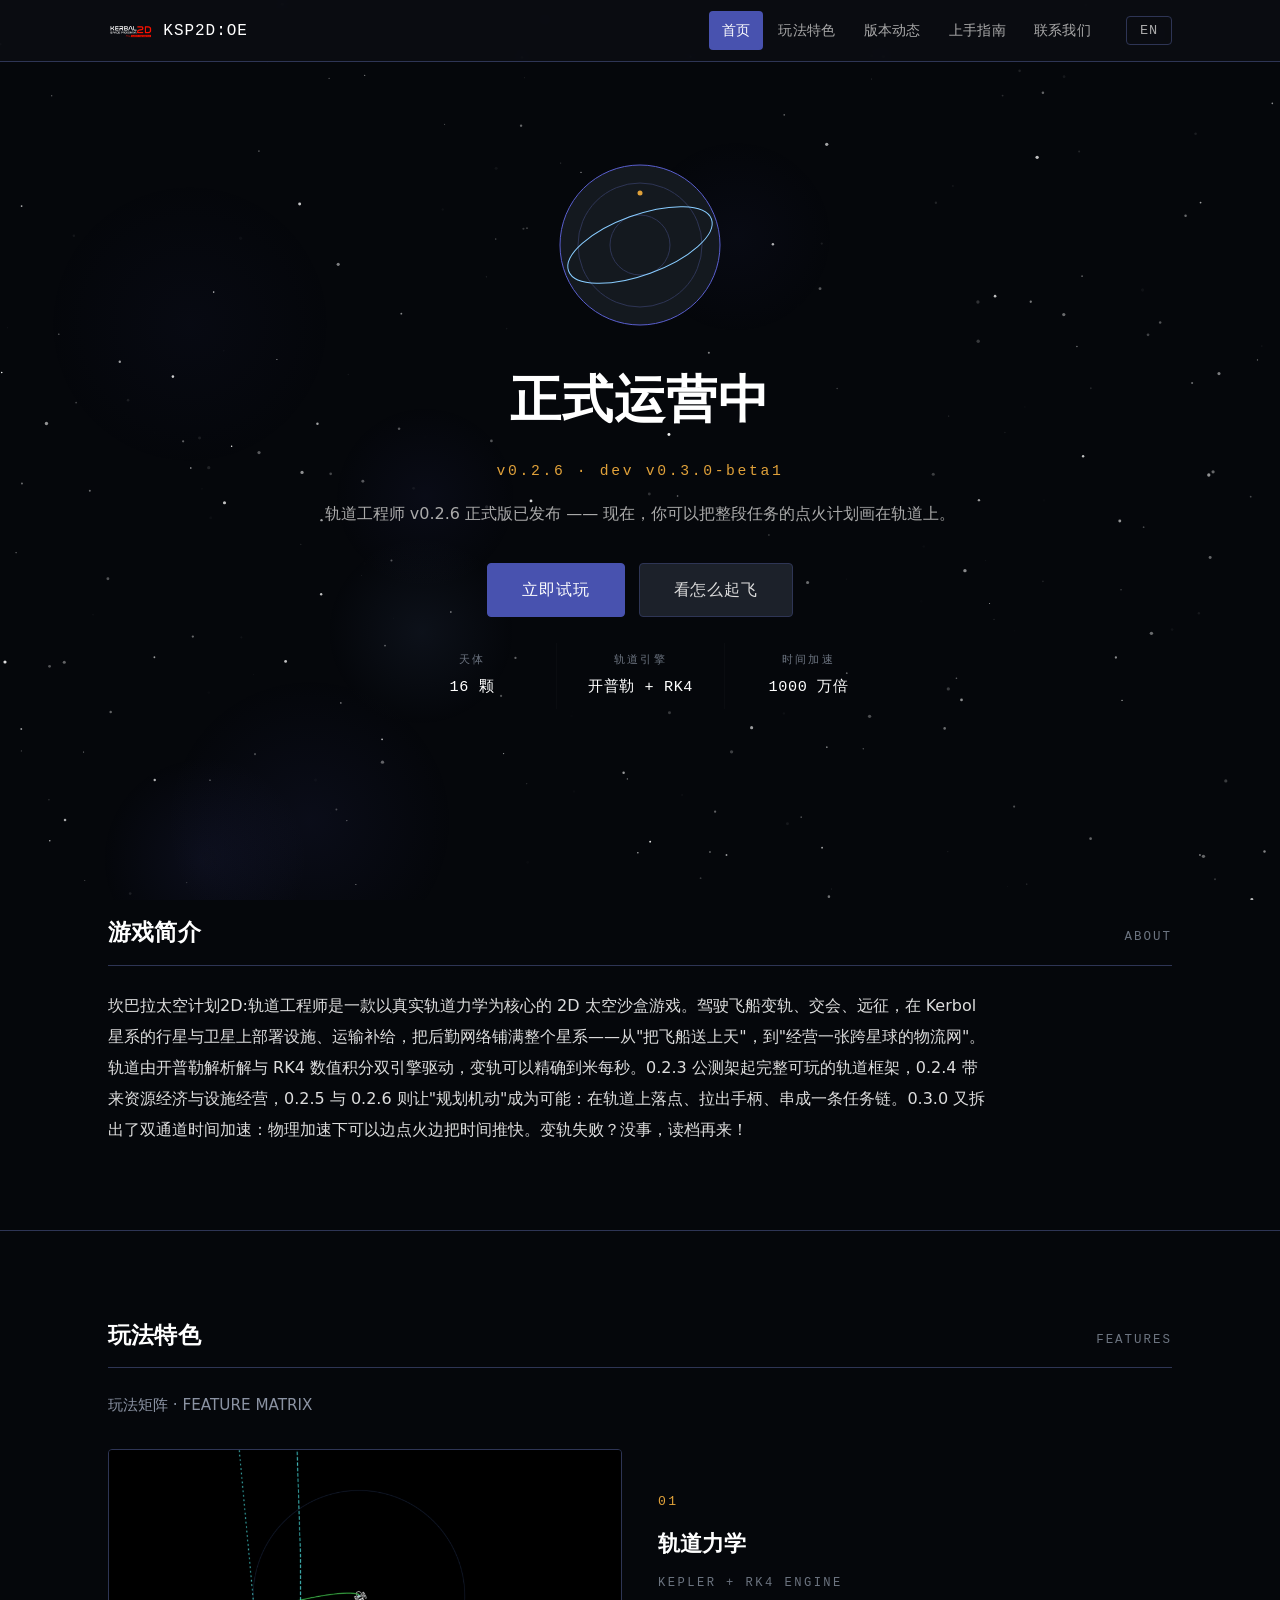
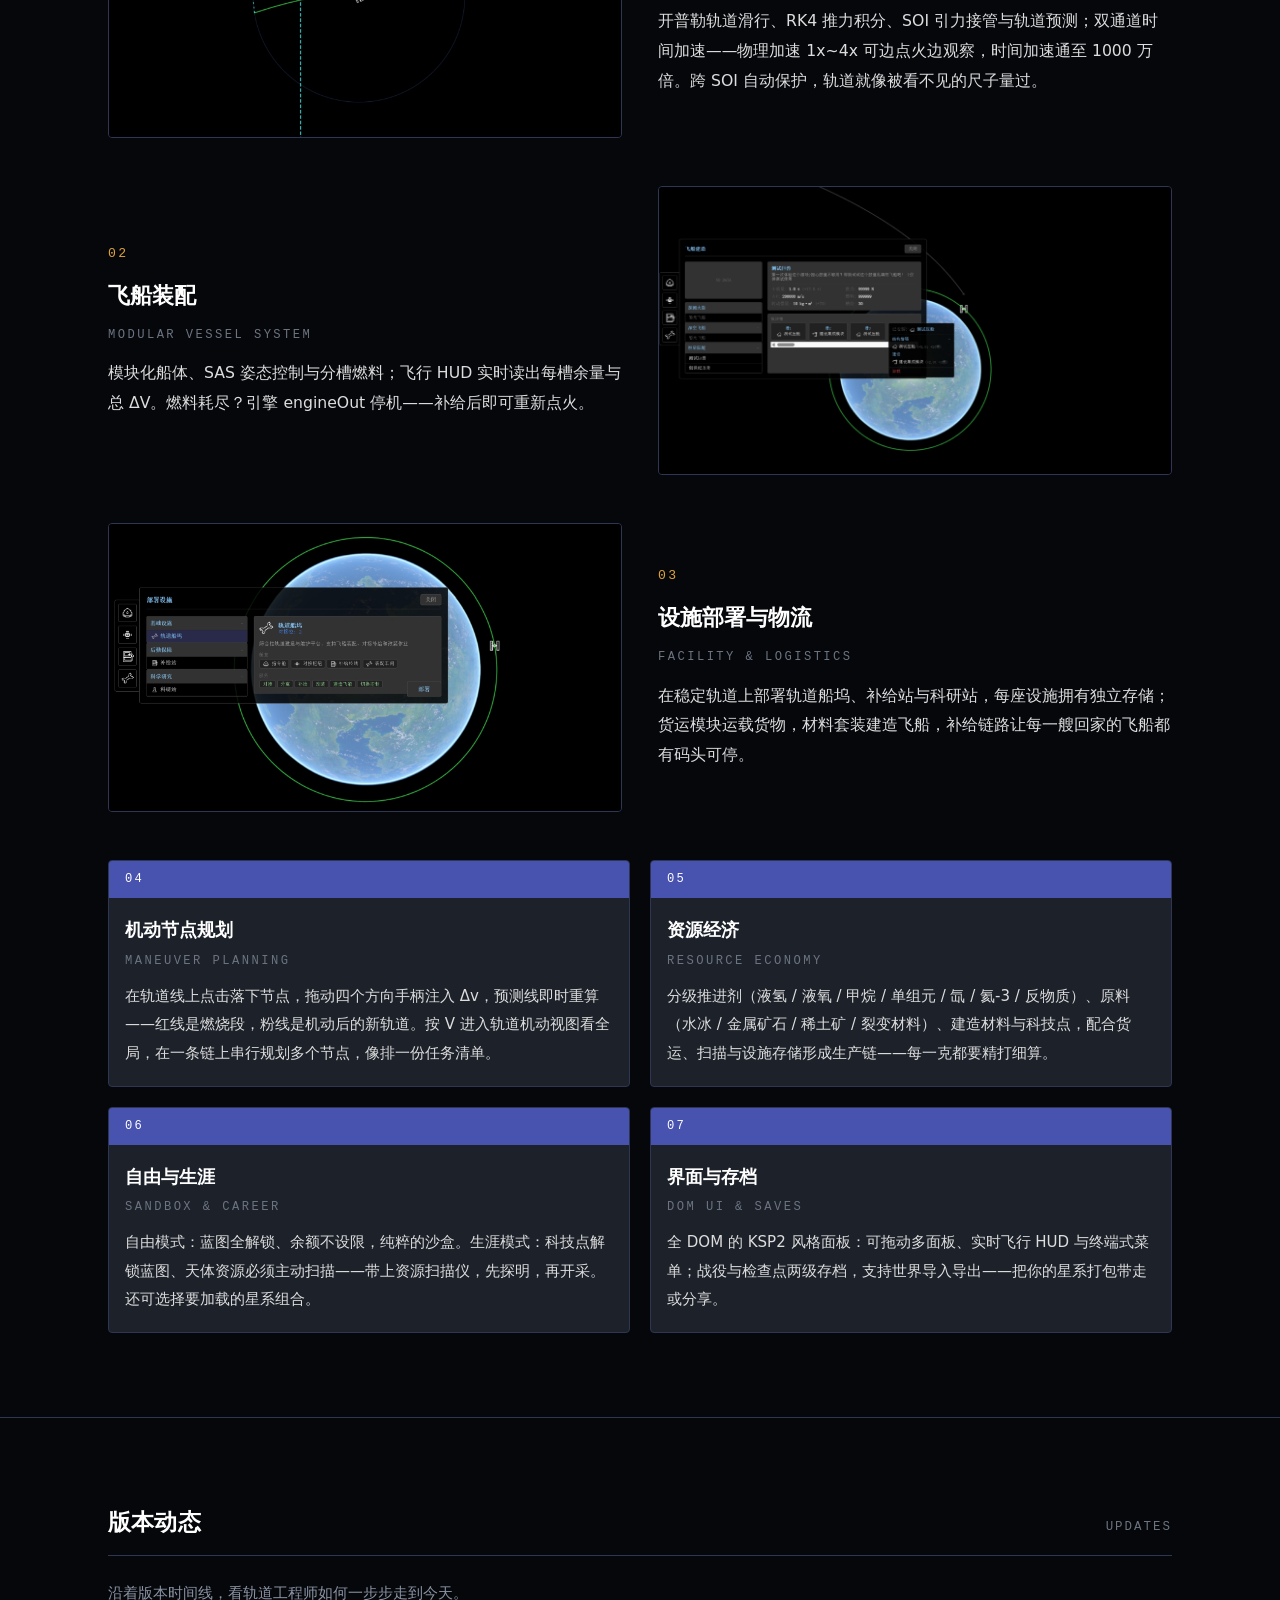
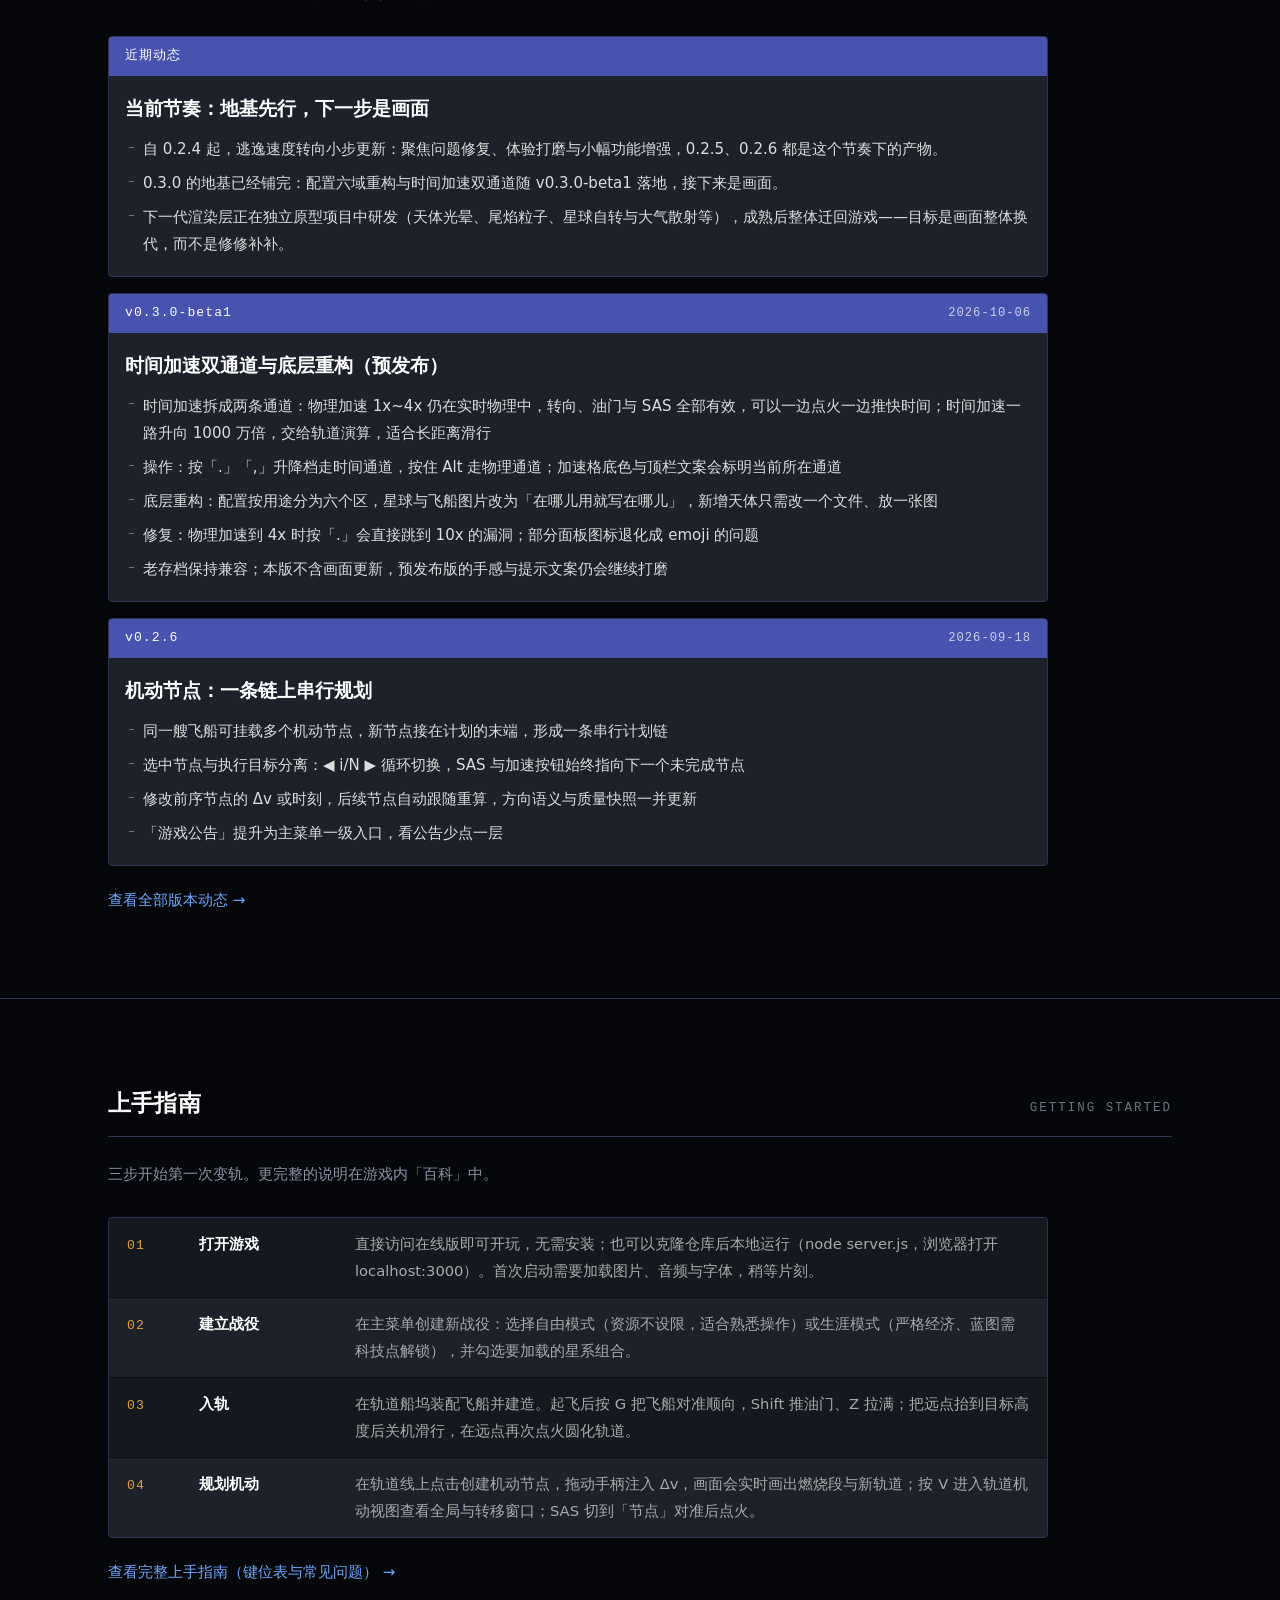
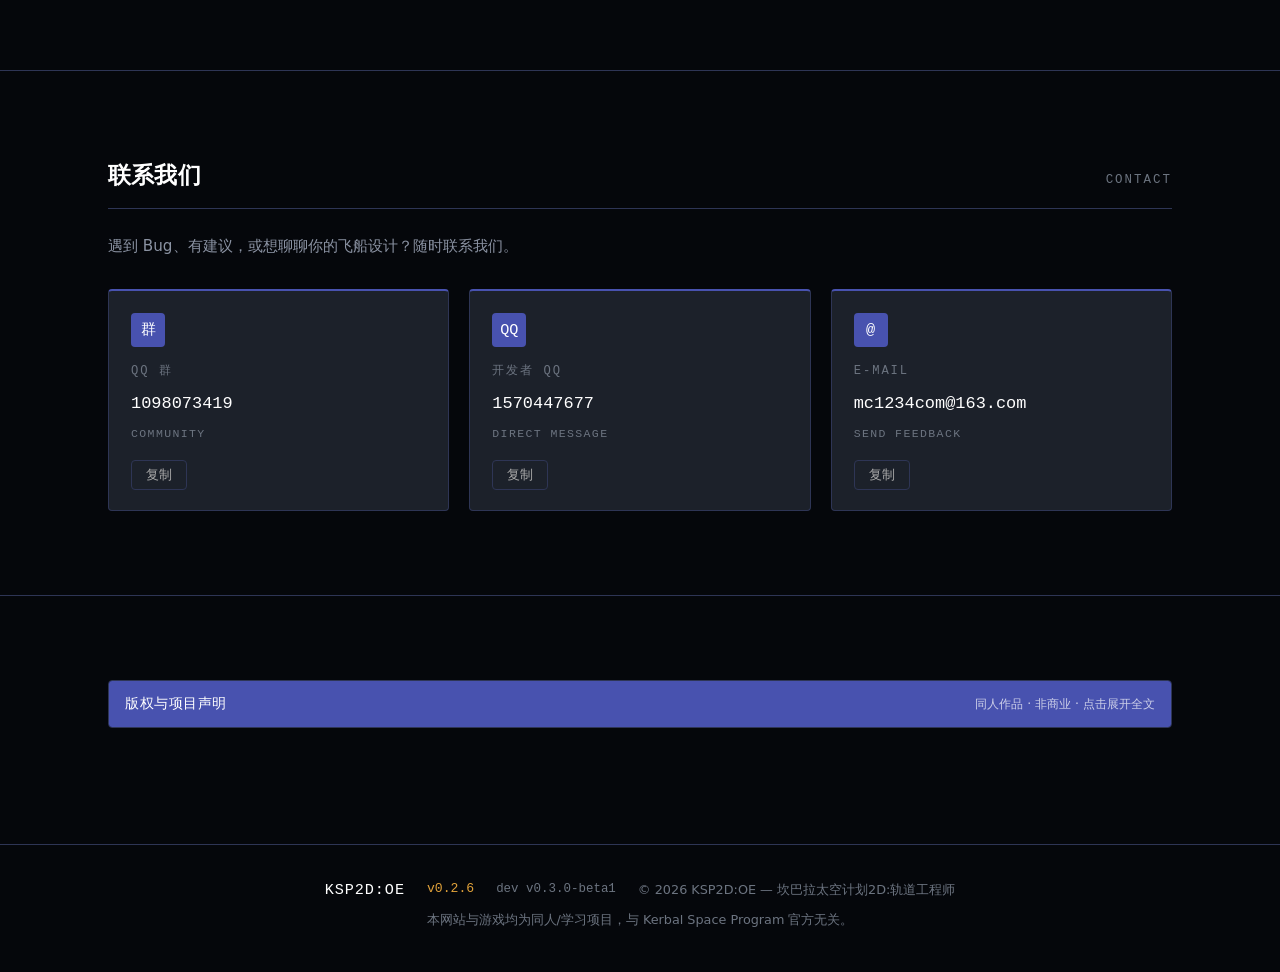
==== commit 2231a8e0: "feat(site): 批次1 —— 版本页标题去重、键盘可达性、白页兜底、二级页 // 前缀、首屏 HUD 三项 - 修复 news.html 页头与板块头标题/角标重复(新增 newsPage.t" ====
--- a/index.html
+++ b/index.html
@@ -1,5 +1,5 @@
 <!DOCTYPE html>
-<html lang="zh-CN">
+<html class="no-js" lang="zh-CN">
 <head>
     <meta charset="UTF-8">
     <meta name="viewport" content="width=device-width, initial-scale=1.0">
@@ -7,6 +7,8 @@
     <meta name="theme-color" content="#05070b">
     <title>KSP2D:OE | 坎巴拉太空计划2D:轨道工程师</title>
     <link rel="stylesheet" href="css/main.css">
+    <!-- 无 JS 兜底：解析前把 no-js 换成 js，用纯 CSS class 切换保证正文永不被永久隐藏 -->
+    <script>document.documentElement.className = 'js';</script>
 </head>
 <body data-page="home">
 
@@ -32,12 +34,25 @@
         <!-- Hero —— 正式运营状态卡（倒计时结构仅当公测时间未到时由 countdown.js 动态生成） -->
         <section id="hero" class="section hero">
             <div class="countdown-panel" id="countdown-panel">
+
+                <!-- 导航球图形元素（纯内联 SVG，零依赖；配色全部走 css/main.css :root 变量）
+                     aria-label 由 sections.js 按当前语言写入，此处中文为无 JS 兜底 -->
+                <svg class="navball-hero" id="navball-hero" viewBox="0 0 168 168" role="img" aria-label="导航球">
+                    <circle class="navball-plate" cx="84" cy="84" r="80"></circle>
+                    <circle class="navball-inner" cx="84" cy="84" r="62"></circle>
+                    <circle class="navball-inner" cx="84" cy="84" r="30"></circle>
+                    <g transform="rotate(-20 84 84)">
+                        <ellipse class="navball-orbit" cx="84" cy="84" rx="76" ry="30"></ellipse>
+                    </g>
+                    <circle class="navball-node" cx="84" cy="32" r="2.5"></circle>
+                </svg>
+
                 <div class="launched-msg" id="launched-msg" hidden>
                     <p class="launched-title"></p>
                     <p class="launched-version" id="launched-version"></p>
                     <p class="launched-sub"></p>
                     <div class="launched-cta" id="launched-cta"></div>
-                    <p class="launched-specs" id="launched-specs"></p>
+                    <p class="launched-specs hud-readout" id="launched-specs"></p>
                 </div>
             </div>
         </section>
--- a/css/main.css
+++ b/css/main.css
@@ -34,6 +34,10 @@
     --data: #e0a13a;                /* 数据强调（版本号 / 日期 / 键位） */
     --danger: #d9534f;              /* 警告 */
 
+    /* —— 本体语义色迁移（本体规范 §2.3；只用于 HUD 语义位置，不替代上面两个语义色） —— */
+    --accent-hud: #88ccff;          /* HUD 蓝：`// ` 分区标题前缀 */
+    --data-green: #3dff3d;          /* 进度绿：进度条填充 / 选中态绿条 */
+
     /* —— 深空背景 —— */
     --bg-space: #05070b;
 
@@ -84,6 +88,24 @@
 ::selection {
     background: var(--theme-btn-selected);
     color: var(--text-bright);
+}
+
+/* —— 键盘焦点环（可达性） ——
+   仅键盘焦点可见；用 outline（不占布局、不发光），颜色走 :root 变量 */
+:focus-visible {
+    outline: 2px solid var(--theme-border-hover);
+    outline-offset: 2px;
+    border-radius: var(--radius);
+}
+
+/* 深底卡片内的焦点环改用 HUD 蓝，保证与卡底有足够对比 */
+.contact-card:focus-visible,
+.feature-card:focus-visible,
+.update-card:focus-visible,
+.step-card:focus-visible,
+.faq-q:focus-visible,
+.legal-summary:focus-visible {
+    outline-color: var(--accent-hud);
 }
 
 /* —— 星空背景（Canvas 渲染层） —— */
@@ -227,6 +249,14 @@
     color: var(--text-bright);
 }
 
+/* 分区标题 `// ` 前缀（本体规范 §3.2 同源；官网规范 §一.4）
+   用伪元素而非文案，前缀不进 i18n 词条；按规范只在二级页分区头生效，首页与三页 h1 均不加 */
+body[data-page='news'] .section-title::before,
+body[data-page='guide'] .section-title::before {
+    content: '// ';
+    color: var(--accent-hud);
+}
+
 .section-tag {
     color: var(--text-weak);
     font-family: var(--font-mono);
@@ -414,14 +444,86 @@
     color: var(--text-bright);
 }
 
-/* Hero 技术规格行（等宽数据条，仪器感信息） */
+/* Hero 数据条容器：结构选择器(.launched-specs)负责 Hero 内的间距与入场节奏，
+   组件类(.hud-readout)负责布局与排版，两者属性不重叠 */
 .launched-specs {
     margin-top: 26px;
+    animation: hero-in 0.7s ease 0.42s both;
+}
+
+/* —— Hero 导航球（内联 SVG；圆盘底 + 双层描边 + 轨道椭圆） ——
+   图形元素：填充用 --theme-panel-deep，描边用 --theme-menu-border / --theme-card-border，
+   轨道椭圆用 --accent-hud；色值全部走变量，不在 SVG 属性里硬编码 */
+.navball-hero {
+    display: block;
+    width: 168px;
+    height: 168px;
+    margin: 0 auto 26px;
+    animation: hero-in 0.7s ease both;
+}
+
+.navball-plate {
+    fill: var(--theme-panel-deep);
+    stroke: var(--theme-menu-border);
+    stroke-width: 1;
+}
+
+.navball-inner {
+    fill: none;
+    stroke: var(--theme-card-border);
+    stroke-width: 1;
+}
+
+.navball-orbit {
+    fill: none;
+    stroke: var(--accent-hud);
+    stroke-width: 1;
+}
+
+.navball-node {
+    fill: var(--data);
+}
+
+/* —— Hero 数据条（3 格等宽 label:value，格间 1px 实线分隔） —— */
+.hud-readout {
+    display: flex;
+    flex-wrap: wrap;
+    justify-content: center;
+    align-items: stretch;
+    gap: 0;
     color: var(--text-weak);
     font-family: var(--font-mono);
     font-size: 0.78rem;
     letter-spacing: 0.14em;
-    animation: hero-in 0.7s ease 0.42s both;
+}
+
+.hud-readout-item {
+    display: flex;
+    flex-direction: column;
+    align-items: center;
+    gap: 4px;
+    min-width: 168px;
+    padding: 8px 22px;
+    border-left: 1px solid var(--theme-border-row);
+}
+
+.hud-readout-item:first-child {
+    border-left: none;
+}
+
+.hud-readout-label {
+    color: var(--text-weak);
+    font-family: var(--font-mono);
+    font-size: 0.7rem;
+    letter-spacing: 0.18em;
+}
+
+.hud-readout-value {
+    color: var(--text-bright);
+    font-family: var(--font-mono);
+    font-size: 0.95rem;
+    letter-spacing: 0.04em;
+    font-variant-numeric: tabular-nums;
 }
 
 /* —— 玩法特色 —— */
@@ -1125,14 +1227,20 @@
     font-size: 0.8rem;
 }
 
-/* —— 滚动渐入动效 —— */
+/* —— 滚动渐入动效 ——
+   初始隐藏态只在 <html class="js"> 时启用：无 JS 时正文直接可见（不依赖脚本），
+   有 JS 时 html 上的 js 类在解析前就已就位，因此不会出现"先显示后隐藏"的闪烁。
+   注意：显示态必须用 `html.js .reveal.in` 覆盖 `html.js .reveal`，否则会被后者的特异性压住。 */
 .reveal {
+    transition: opacity 0.6s ease, transform 0.6s ease;
+}
+
+html.js .reveal {
     opacity: 0;
     transform: translateY(20px);
-    transition: opacity 0.6s ease, transform 0.6s ease;
-}
-
-.reveal.in {
+}
+
+html.js .reveal.in {
     opacity: 1;
     transform: none;
 }
@@ -1188,6 +1296,17 @@
     .page-title {
         font-size: 1.7rem;
     }
+
+    /* Hero 数据条：窄屏收窄单格，保持 3 格同行不溢出 */
+    .hud-readout-item {
+        min-width: 132px;
+        padding: 8px 14px;
+    }
+
+    .navball-hero {
+        width: 132px;
+        height: 132px;
+    }
 }
 
 @media (max-width: 640px) {
@@ -1237,6 +1356,22 @@
         gap: 4px;
     }
 
+    /* Hero 数据条：超窄屏转纵向堆叠，分隔线由左侧改到顶部 */
+    .hud-readout {
+        flex-direction: column;
+        align-items: stretch;
+    }
+
+    .hud-readout-item {
+        min-width: 0;
+        border-left: none;
+        border-top: 1px solid var(--theme-border-row);
+    }
+
+    .hud-readout-item:first-child {
+        border-top: none;
+    }
+
     .cta-btn {
         width: 100%;
         padding: 12px 20px;
